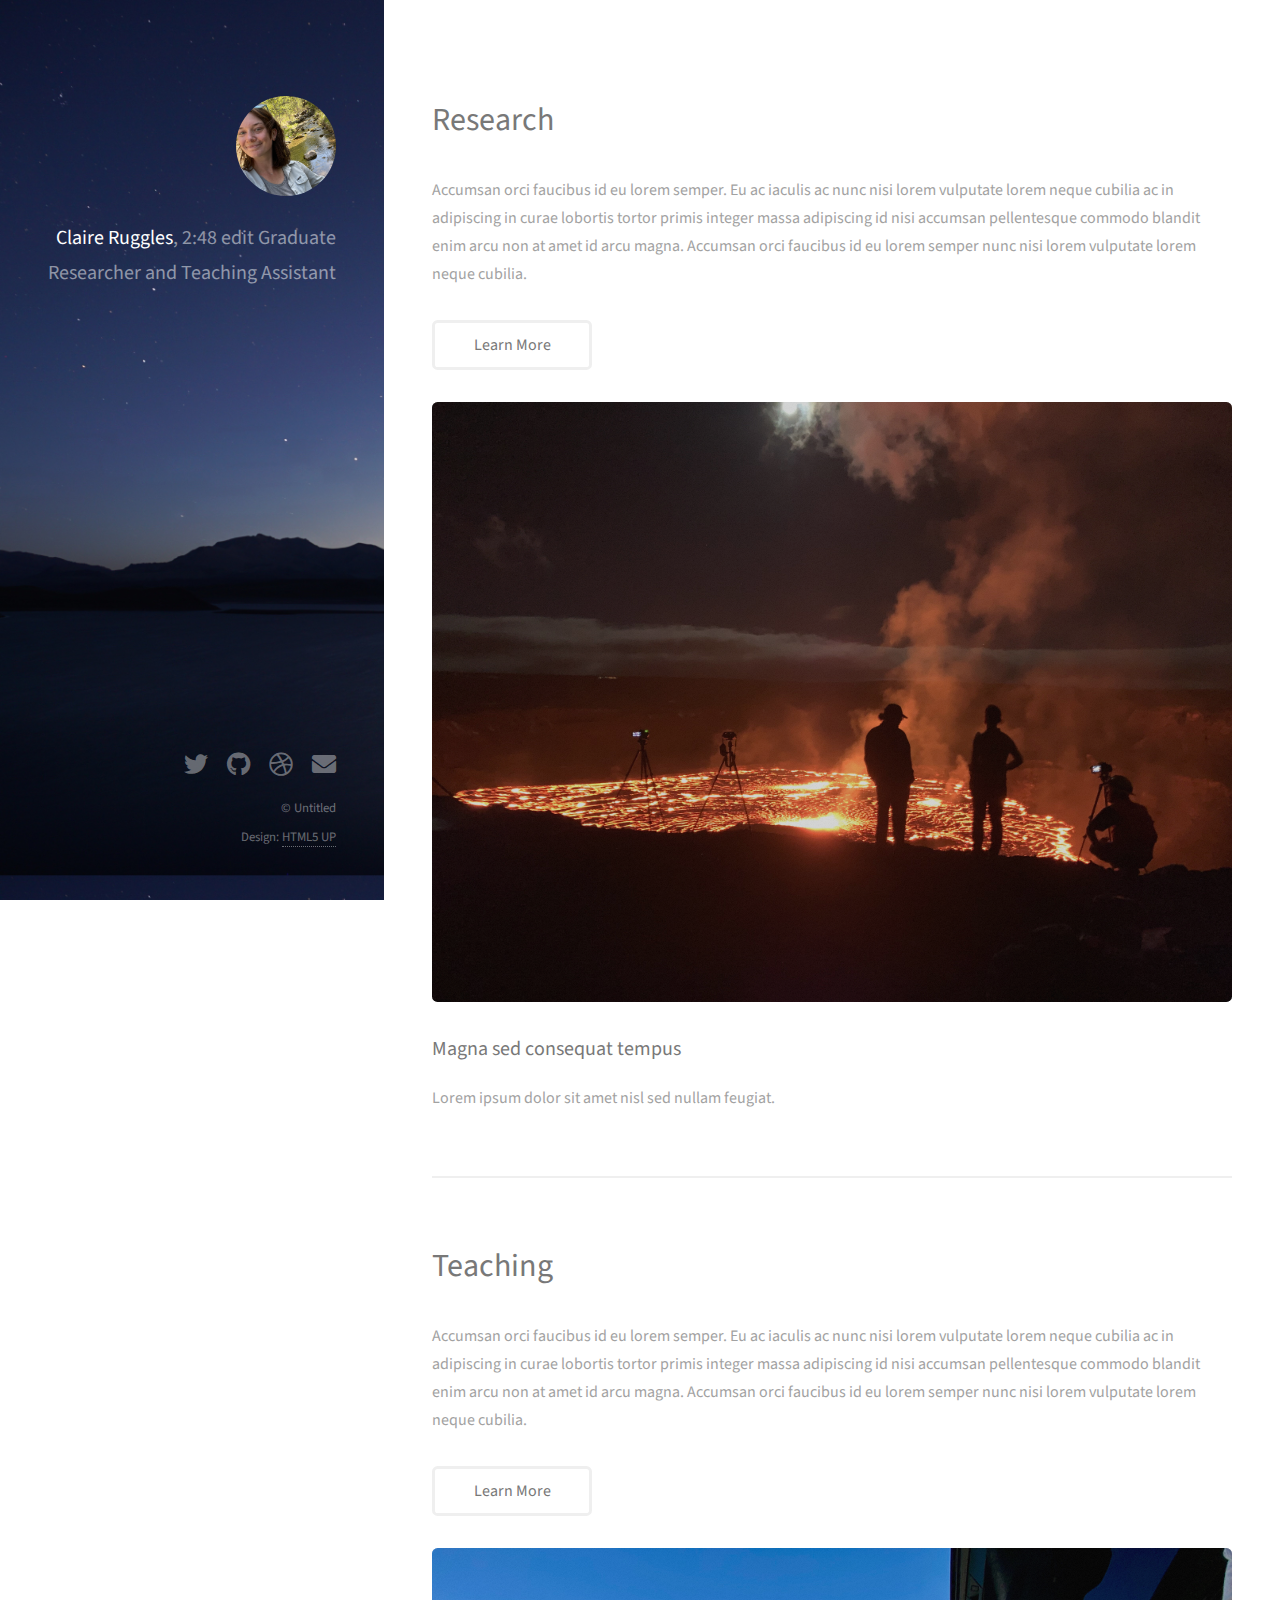
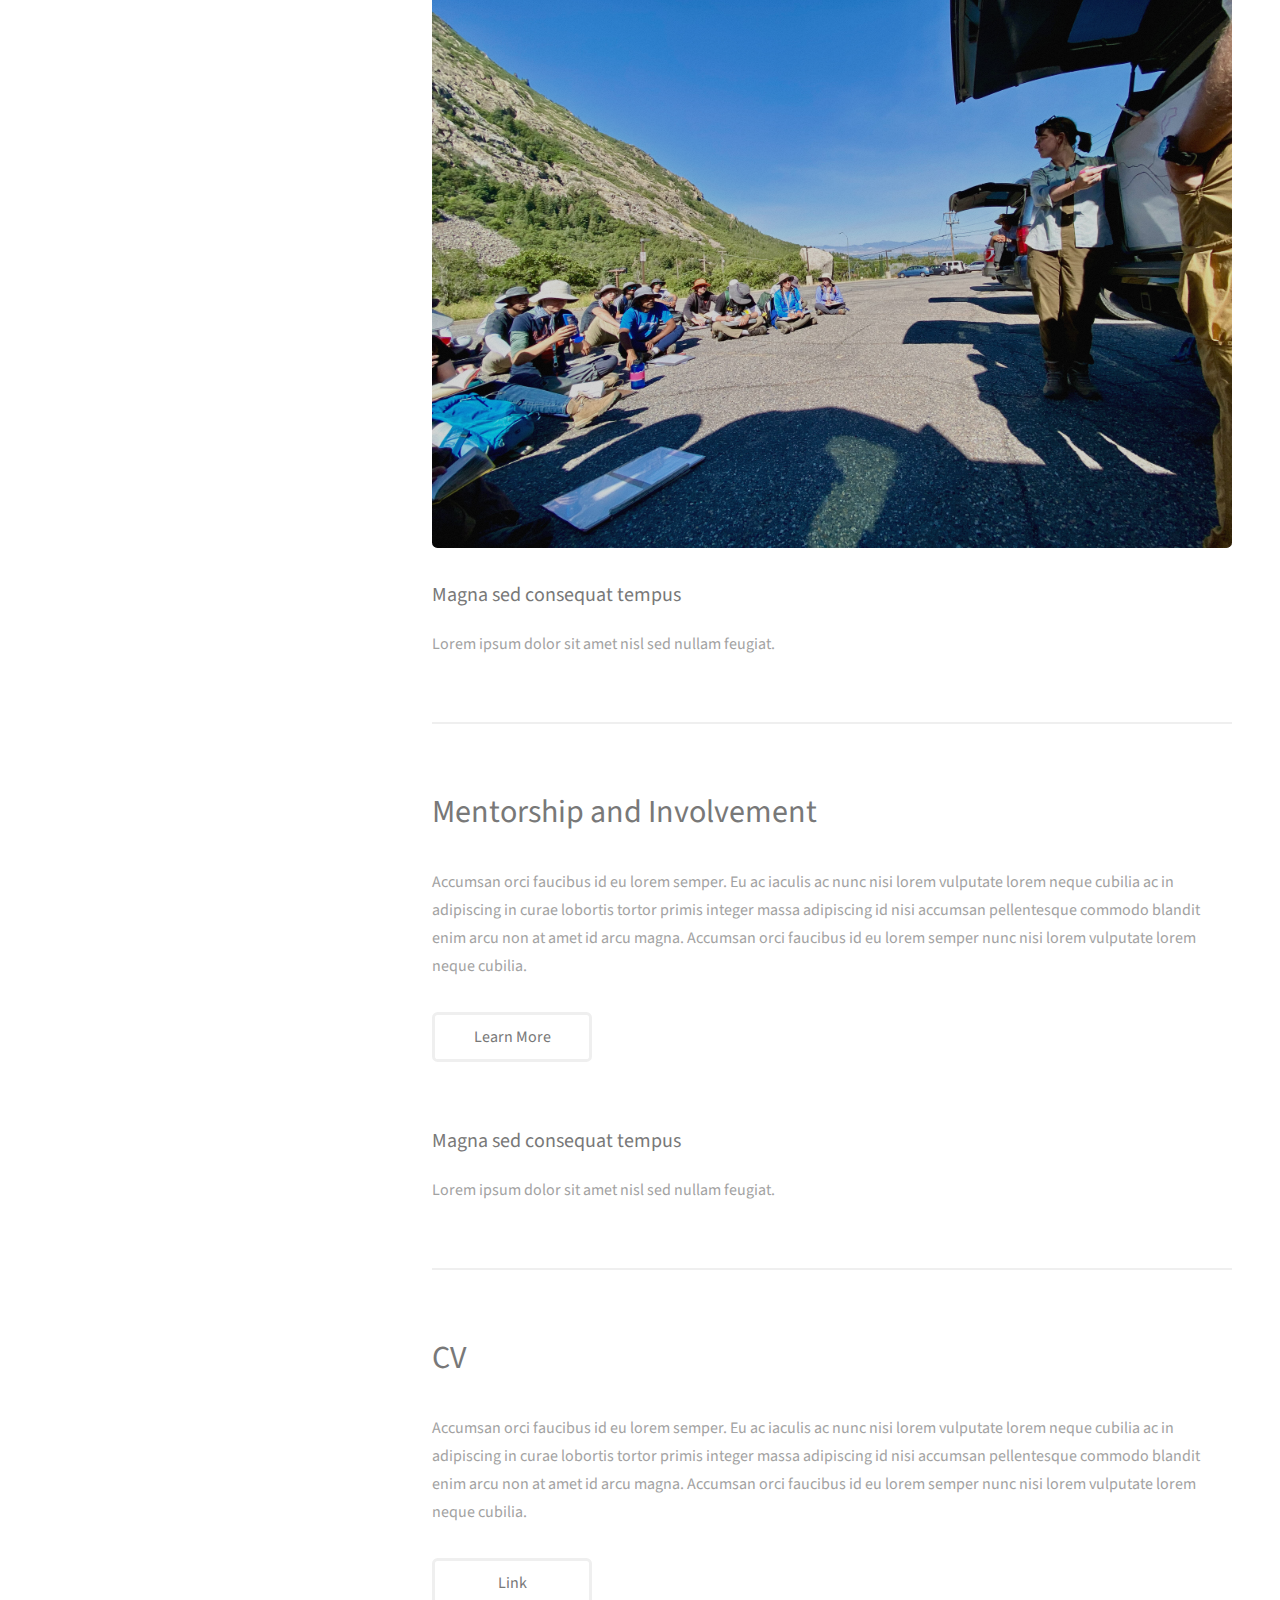
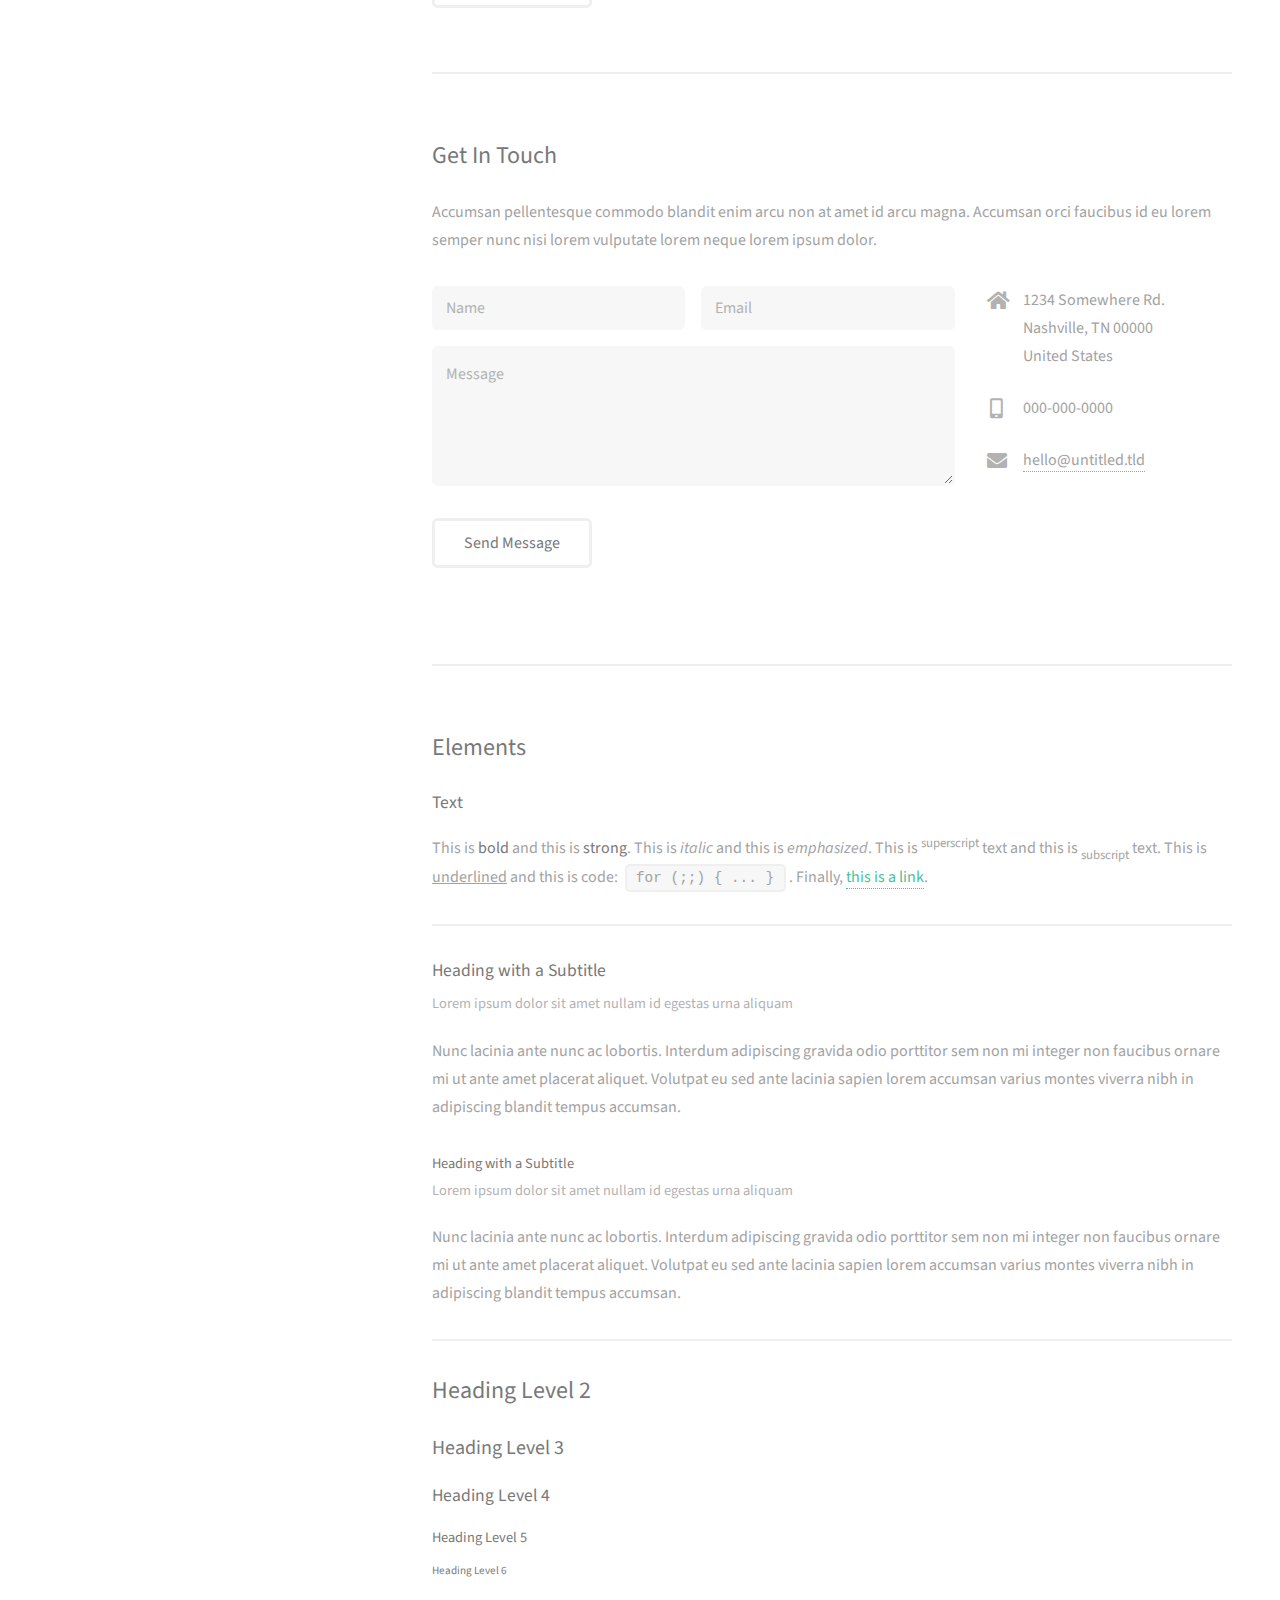
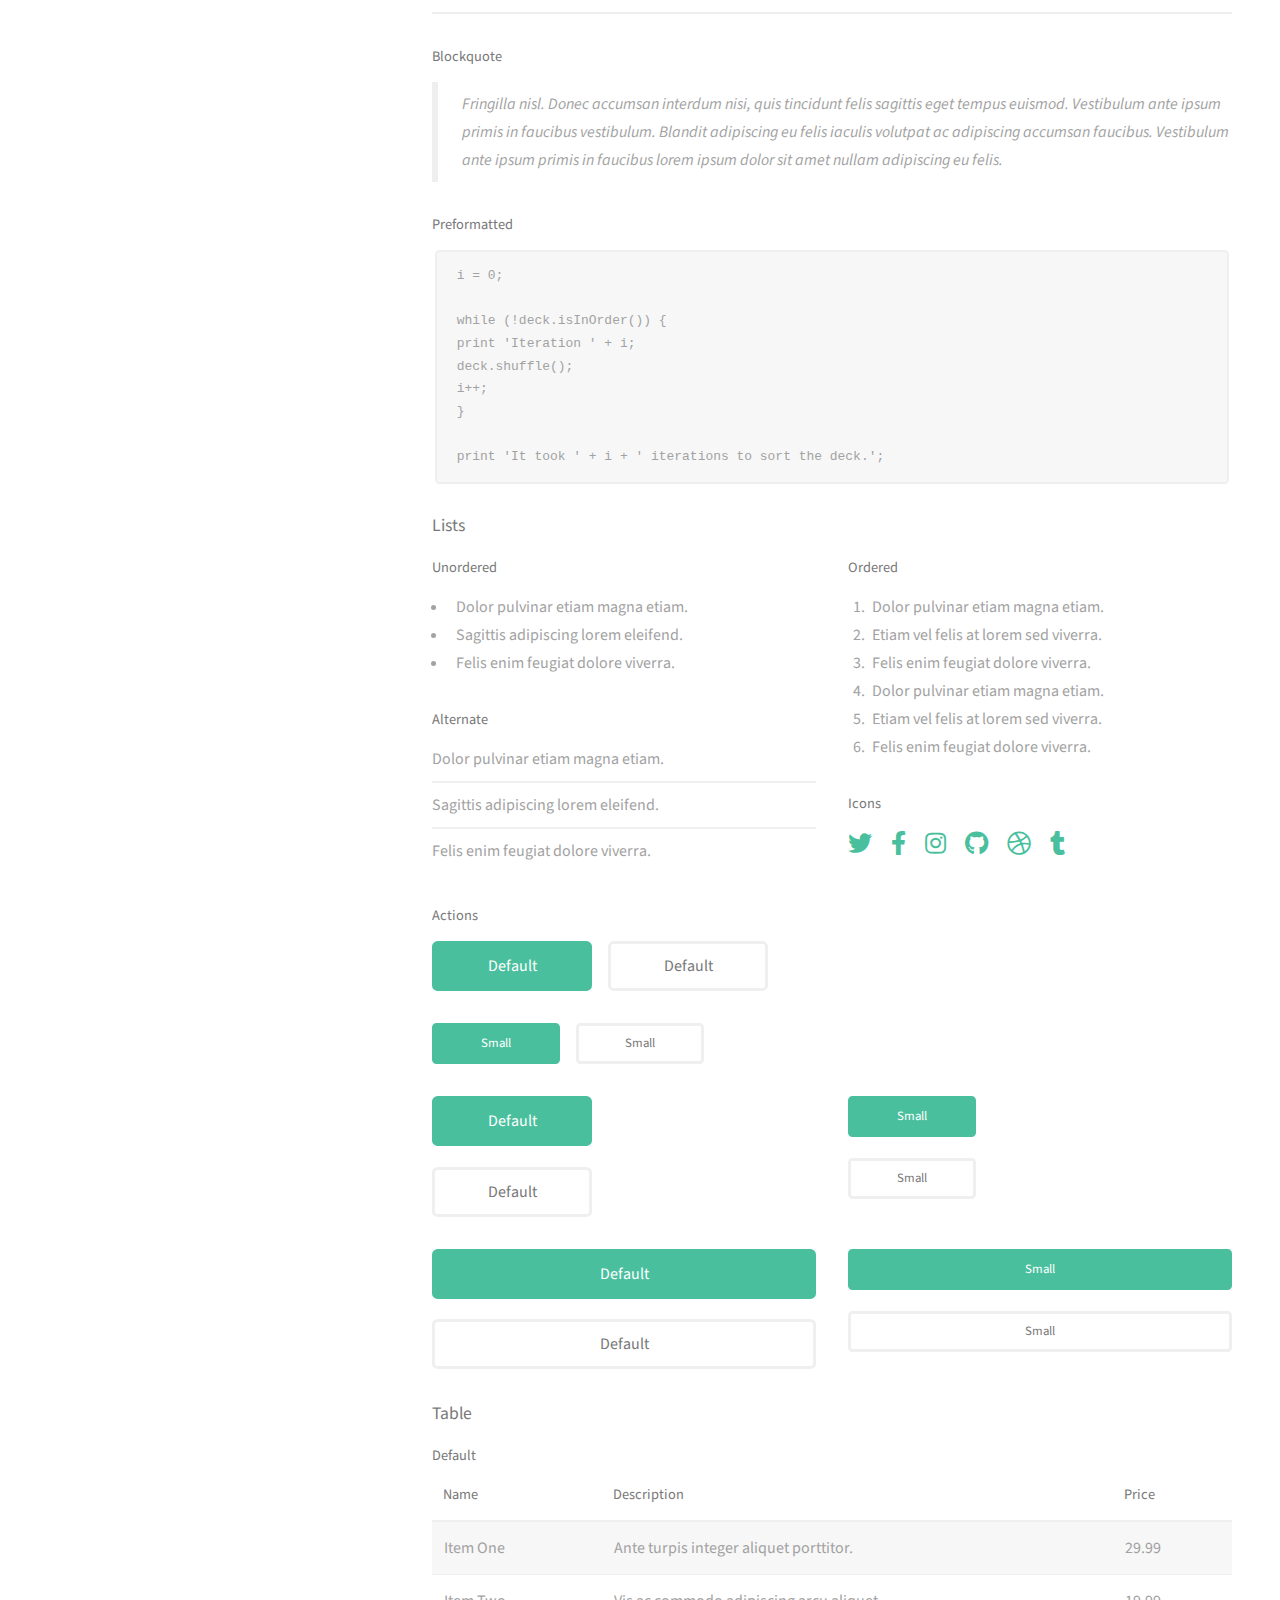
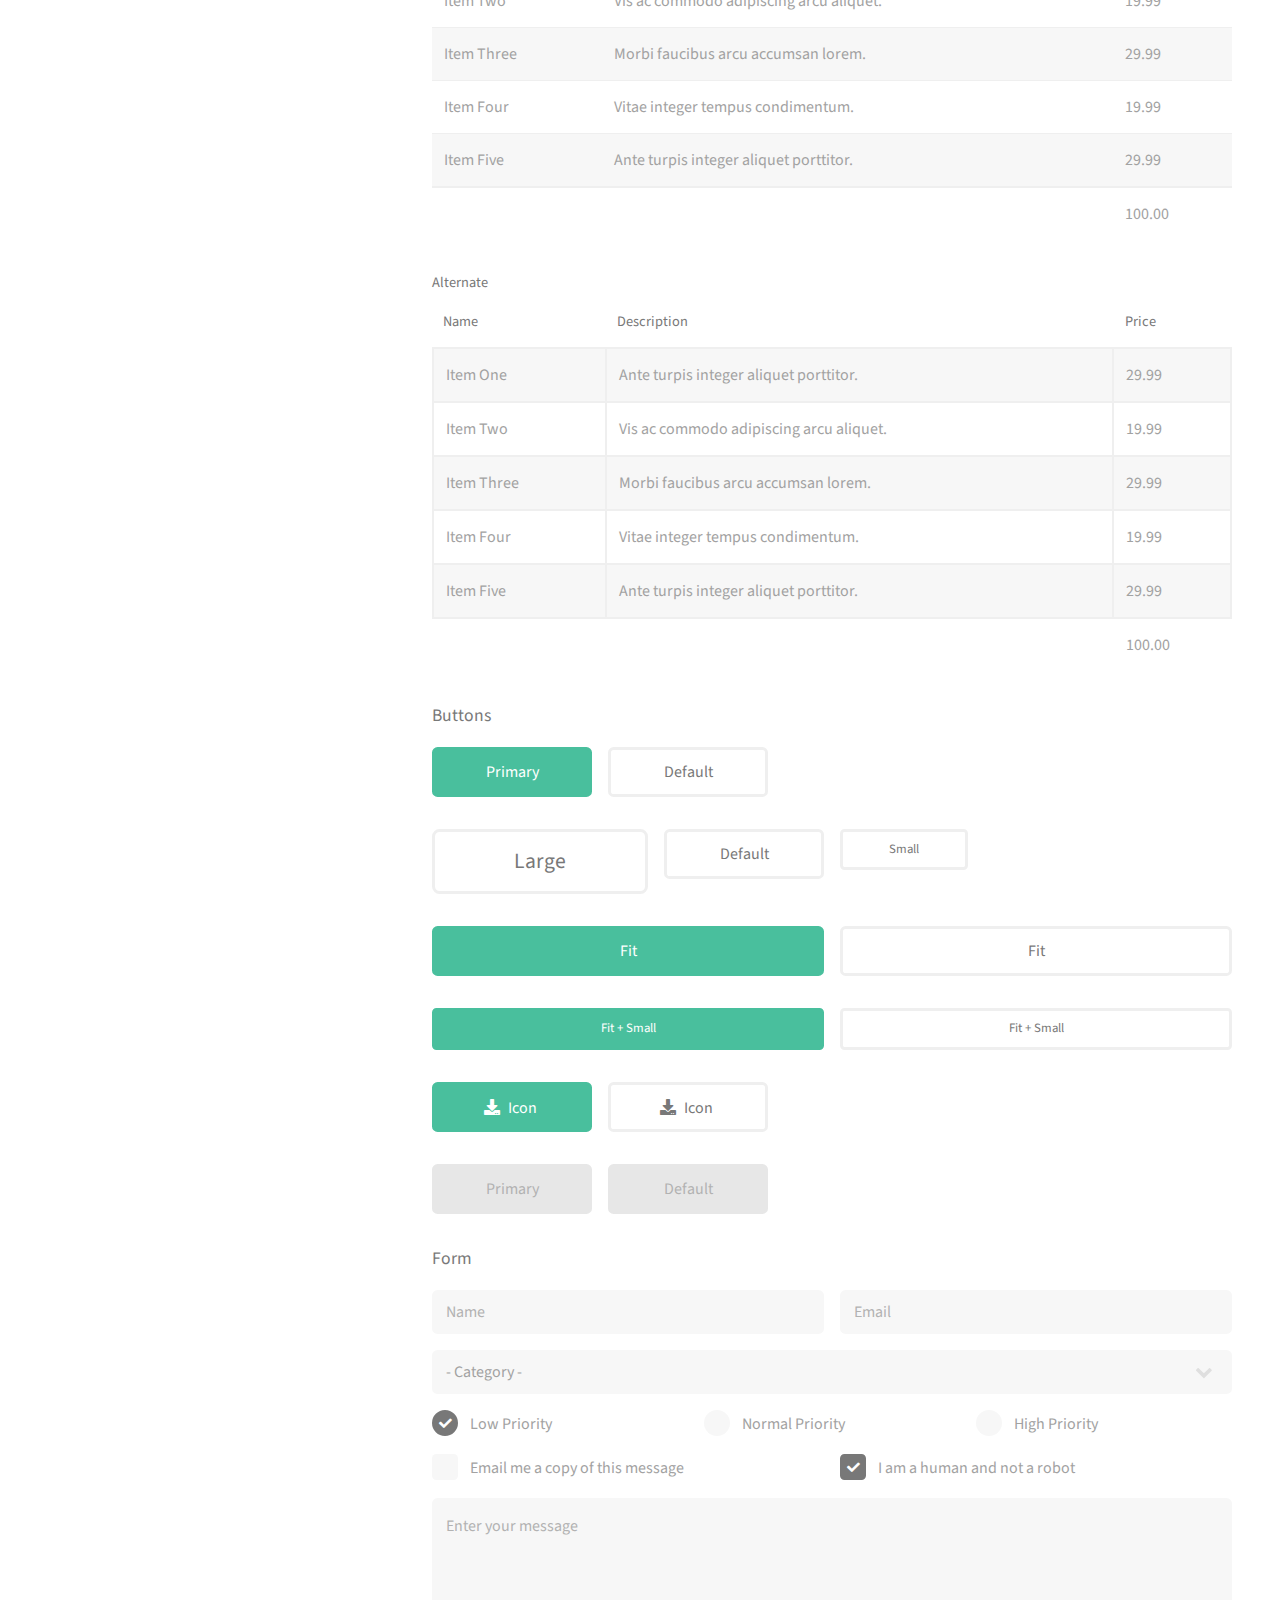
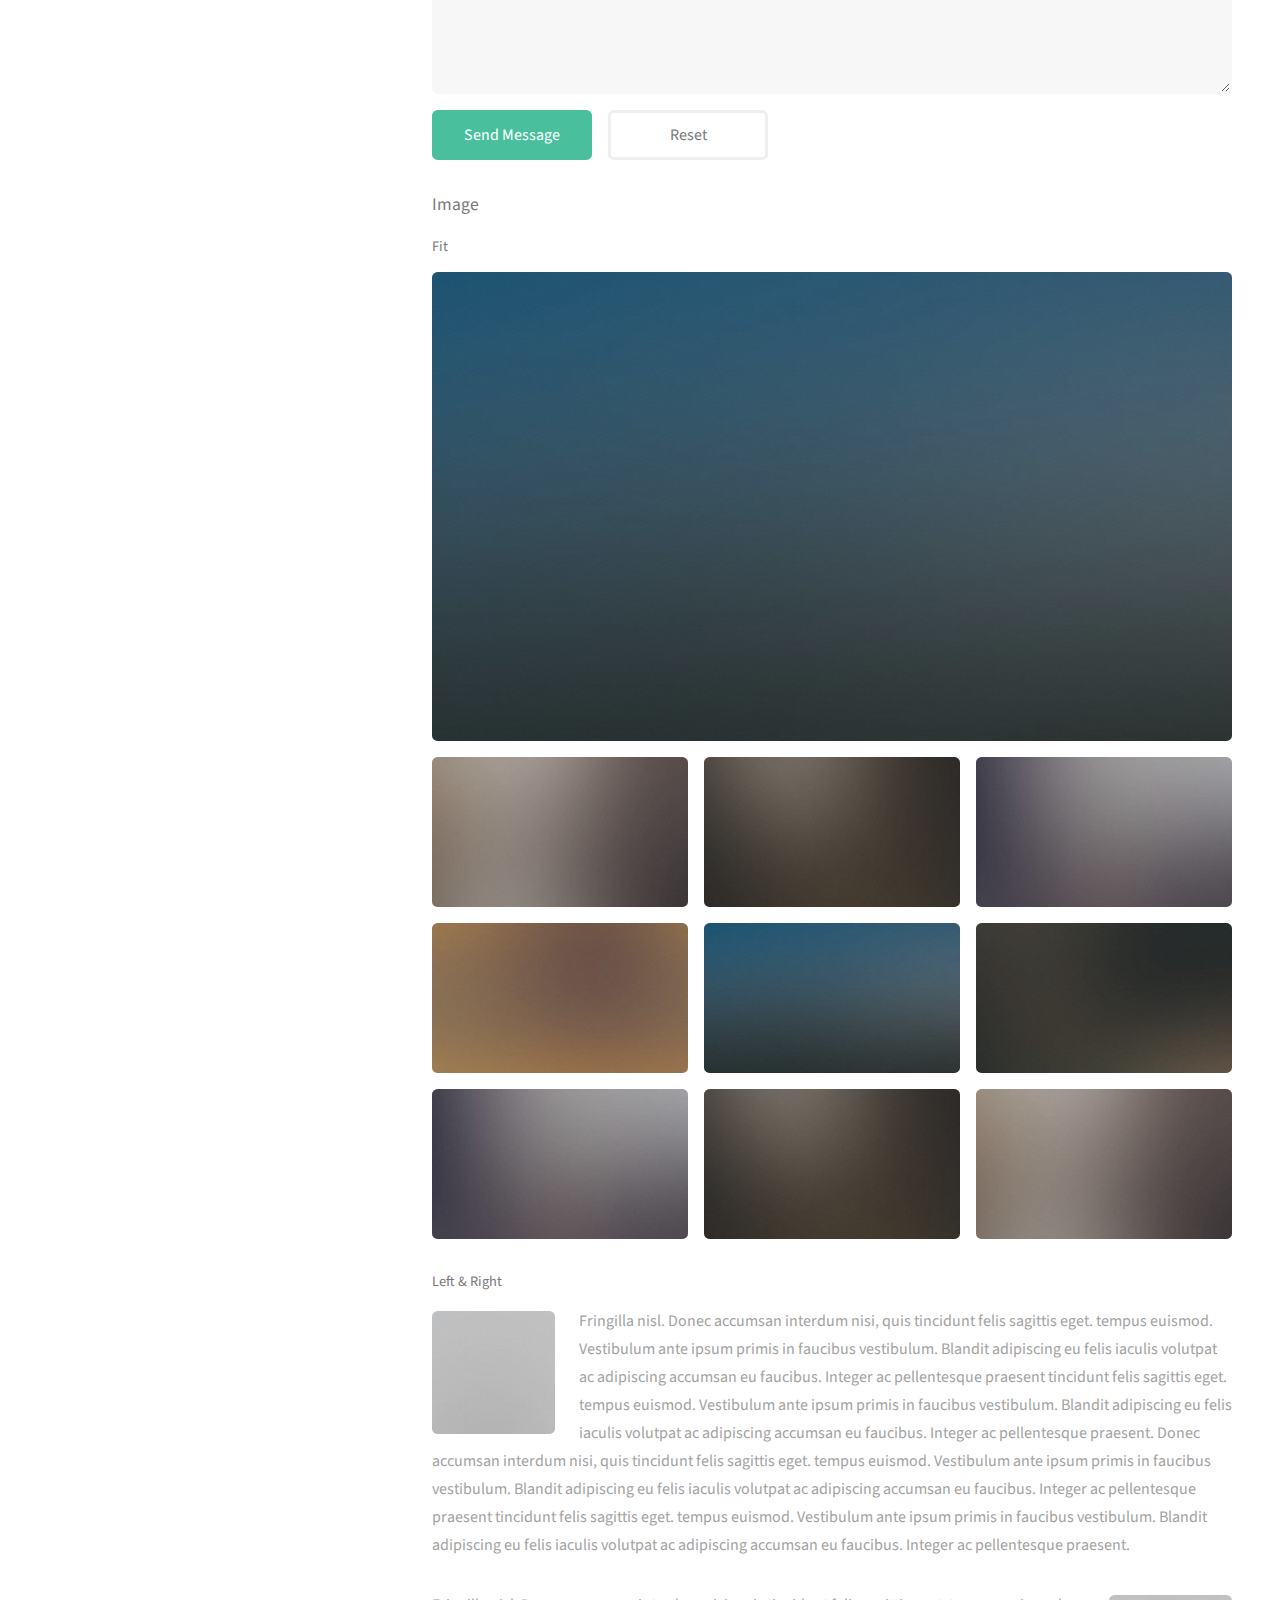
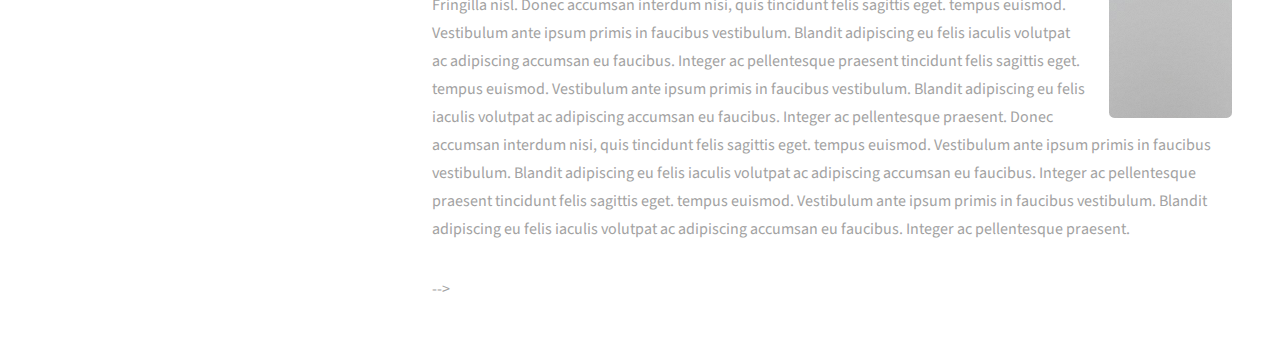
==== index.html @ ff1fdd20 "Update index.html" ====
<!DOCTYPE HTML>
<!--
	Strata by HTML5 UP
	html5up.net | @ajlkn
	Free for personal and commercial use under the CCA 3.0 license (html5up.net/license)
-->
<html>
	<head>
		<title>Claire Ruggles</title>
		<meta charset="utf-8" />
		<meta name="viewport" content="width=device-width, initial-scale=1, user-scalable=no" />
		<link rel="stylesheet" href="assets/css/main.css" />
	</head>
	<body class="is-preload">

		<!-- Header -->
			<header id="header">
				<div class="inner">
					<a href="#" class="image avatar"><img src="images/rugglesphoto.png" alt="" /></a>
					<h1><strong>Claire Ruggles</strong>, 2:48 edit<br />
					Graduate Researcher and Teaching Assistant
					</h1>
				</div>
			</header>

		<!-- Main -->
			<div id="main">

				<!-- One -->
					<section id="one">
						<header class="major">
							<h2>Research</h2>
						</header>
						<p>Accumsan orci faucibus id eu lorem semper. Eu ac iaculis ac nunc nisi lorem vulputate lorem neque cubilia ac in adipiscing in curae lobortis tortor primis integer massa adipiscing id nisi accumsan pellentesque commodo blandit enim arcu non at amet id arcu magna. Accumsan orci faucibus id eu lorem semper nunc nisi lorem vulputate lorem neque cubilia.</p>
						<ul class="actions">
							<li><a href="#" class="button">Learn More</a></li>
						</ul>
						<div class="col-12"><span class="image fit"><img src="images/fulls/kilauea.JPG" alt="" /></span></div>
						<h3>Magna sed consequat tempus</h3>
						<p>Lorem ipsum dolor sit amet nisl sed nullam feugiat.</p>
					</section>

					<section id="one">
						<header class="major">
							<h2>Teaching</h2>
						</header>
						<p>Accumsan orci faucibus id eu lorem semper. Eu ac iaculis ac nunc nisi lorem vulputate lorem neque cubilia ac in adipiscing in curae lobortis tortor primis integer massa adipiscing id nisi accumsan pellentesque commodo blandit enim arcu non at amet id arcu magna. Accumsan orci faucibus id eu lorem semper nunc nisi lorem vulputate lorem neque cubilia.</p>
						<ul class="actions">
							<li><a href="#" class="button">Learn More</a></li>
						</ul>
						<div class="col-12"><span class="image fit"><img src="images/fulls/wufc.jpg" alt="" /></span></div>
						<h3>Magna sed consequat tempus</h3>
						<p>Lorem ipsum dolor sit amet nisl sed nullam feugiat.</p>
					</section>

					<section id="one">
						<header class="major">
							<h2>Mentorship and Involvement</h2>
						</header>
						<p>Accumsan orci faucibus id eu lorem semper. Eu ac iaculis ac nunc nisi lorem vulputate lorem neque cubilia ac in adipiscing in curae lobortis tortor primis integer massa adipiscing id nisi accumsan pellentesque commodo blandit enim arcu non at amet id arcu magna. Accumsan orci faucibus id eu lorem semper nunc nisi lorem vulputate lorem neque cubilia.</p>
						<ul class="actions">
							<li><a href="#" class="button">Learn More</a></li>
						</ul>
						<div class="col-12"><span class="image fit"><img src="images/fulls/duncanhill.JPG" alt="" /></span></div>
						<h3>Magna sed consequat tempus</h3>
						<p>Lorem ipsum dolor sit amet nisl sed nullam feugiat.</p>
					</section>

					<section id="one">
						<header class="major">
							<h2>CV</h2>
						</header>
						<p>Accumsan orci faucibus id eu lorem semper. Eu ac iaculis ac nunc nisi lorem vulputate lorem neque cubilia ac in adipiscing in curae lobortis tortor primis integer massa adipiscing id nisi accumsan pellentesque commodo blandit enim arcu non at amet id arcu magna. Accumsan orci faucibus id eu lorem semper nunc nisi lorem vulputate lorem neque cubilia.</p>
						<ul class="actions">
							<li><a href="CV 2023.pdf" class="button">Link</a></li>
						</ul>
					</section>

				<!-- Two -->
					<section id="two">
						<h2>Get In Touch</h2>
						<p>Accumsan pellentesque commodo blandit enim arcu non at amet id arcu magna. Accumsan orci faucibus id eu lorem semper nunc nisi lorem vulputate lorem neque lorem ipsum dolor.</p>
						<div class="row">
							<div class="col-8 col-12-small">
								<form method="post" action="#">
									<div class="row gtr-uniform gtr-50">
										<div class="col-6 col-12-xsmall"><input type="text" name="name" id="name" placeholder="Name" /></div>
										<div class="col-6 col-12-xsmall"><input type="email" name="email" id="email" placeholder="Email" /></div>
										<div class="col-12"><textarea name="message" id="message" placeholder="Message" rows="4"></textarea></div>
									</div>
								</form>
								<ul class="actions">
									<li><input type="submit" value="Send Message" /></li>
								</ul>
							</div>
							<div class="col-4 col-12-small">
								<ul class="labeled-icons">
									<li>
										<h3 class="icon solid fa-home"><span class="label">Address</span></h3>
										1234 Somewhere Rd.<br />
										Nashville, TN 00000<br />
										United States
									</li>
									<li>
										<h3 class="icon solid fa-mobile-alt"><span class="label">Phone</span></h3>
										000-000-0000
									</li>
									<li>
										<h3 class="icon solid fa-envelope"><span class="label">Email</span></h3>
										<a href="#">hello@untitled.tld</a>
									</li>
								</ul>
							</div>
						</div>
					</section>

				<!-- Four -->
					<section id="four">
						<h2>Elements</h2>

						<section>
							<h4>Text</h4>
							<p>This is <b>bold</b> and this is <strong>strong</strong>. This is <i>italic</i> and this is <em>emphasized</em>.
							This is <sup>superscript</sup> text and this is <sub>subscript</sub> text.
							This is <u>underlined</u> and this is code: <code>for (;;) { ... }</code>. Finally, <a href="#">this is a link</a>.</p>
							<hr />
							<header>
								<h4>Heading with a Subtitle</h4>
								<p>Lorem ipsum dolor sit amet nullam id egestas urna aliquam</p>
							</header>
							<p>Nunc lacinia ante nunc ac lobortis. Interdum adipiscing gravida odio porttitor sem non mi integer non faucibus ornare mi ut ante amet placerat aliquet. Volutpat eu sed ante lacinia sapien lorem accumsan varius montes viverra nibh in adipiscing blandit tempus accumsan.</p>
							<header>
								<h5>Heading with a Subtitle</h5>
								<p>Lorem ipsum dolor sit amet nullam id egestas urna aliquam</p>
							</header>
							<p>Nunc lacinia ante nunc ac lobortis. Interdum adipiscing gravida odio porttitor sem non mi integer non faucibus ornare mi ut ante amet placerat aliquet. Volutpat eu sed ante lacinia sapien lorem accumsan varius montes viverra nibh in adipiscing blandit tempus accumsan.</p>
							<hr />
							<h2>Heading Level 2</h2>
							<h3>Heading Level 3</h3>
							<h4>Heading Level 4</h4>
							<h5>Heading Level 5</h5>
							<h6>Heading Level 6</h6>
							<hr />
							<h5>Blockquote</h5>
							<blockquote>Fringilla nisl. Donec accumsan interdum nisi, quis tincidunt felis sagittis eget tempus euismod. Vestibulum ante ipsum primis in faucibus vestibulum. Blandit adipiscing eu felis iaculis volutpat ac adipiscing accumsan faucibus. Vestibulum ante ipsum primis in faucibus lorem ipsum dolor sit amet nullam adipiscing eu felis.</blockquote>
							<h5>Preformatted</h5>
							<pre><code>i = 0;

while (!deck.isInOrder()) {
print 'Iteration ' + i;
deck.shuffle();
i++;
}

print 'It took ' + i + ' iterations to sort the deck.';</code></pre>
						</section>

						<section>
							<h4>Lists</h4>
							<div class="row">
								<div class="col-6 col-12-xsmall">
									<h5>Unordered</h5>
									<ul>
										<li>Dolor pulvinar etiam magna etiam.</li>
										<li>Sagittis adipiscing lorem eleifend.</li>
										<li>Felis enim feugiat dolore viverra.</li>
									</ul>
									<h5>Alternate</h5>
									<ul class="alt">
										<li>Dolor pulvinar etiam magna etiam.</li>
										<li>Sagittis adipiscing lorem eleifend.</li>
										<li>Felis enim feugiat dolore viverra.</li>
									</ul>
								</div>
								<div class="col-6 col-12-xsmall">
									<h5>Ordered</h5>
									<ol>
										<li>Dolor pulvinar etiam magna etiam.</li>
										<li>Etiam vel felis at lorem sed viverra.</li>
										<li>Felis enim feugiat dolore viverra.</li>
										<li>Dolor pulvinar etiam magna etiam.</li>
										<li>Etiam vel felis at lorem sed viverra.</li>
										<li>Felis enim feugiat dolore viverra.</li>
									</ol>
									<h5>Icons</h5>
									<ul class="icons">
										<li><a href="#" class="icon brands fa-twitter"><span class="label">Twitter</span></a></li>
										<li><a href="#" class="icon brands fa-facebook-f"><span class="label">Facebook</span></a></li>
										<li><a href="#" class="icon brands fa-instagram"><span class="label">Instagram</span></a></li>
										<li><a href="#" class="icon brands fa-github"><span class="label">Github</span></a></li>
										<li><a href="#" class="icon brands fa-dribbble"><span class="label">Dribbble</span></a></li>
										<li><a href="#" class="icon brands fa-tumblr"><span class="label">Tumblr</span></a></li>
									</ul>
								</div>
							</div>
							<h5>Actions</h5>
							<ul class="actions">
								<li><a href="#" class="button primary">Default</a></li>
								<li><a href="#" class="button">Default</a></li>
							</ul>
							<ul class="actions small">
								<li><a href="#" class="button primary small">Small</a></li>
								<li><a href="#" class="button small">Small</a></li>
							</ul>
							<div class="row">
								<div class="col-6 col-12-small">
									<ul class="actions stacked">
										<li><a href="#" class="button primary">Default</a></li>
										<li><a href="#" class="button">Default</a></li>
									</ul>
								</div>
								<div class="col-6 col-12-small">
									<ul class="actions stacked">
										<li><a href="#" class="button primary small">Small</a></li>
										<li><a href="#" class="button small">Small</a></li>
									</ul>
								</div>
								<div class="col-6 col-12-small">
									<ul class="actions stacked">
										<li><a href="#" class="button primary fit">Default</a></li>
										<li><a href="#" class="button fit">Default</a></li>
									</ul>
								</div>
								<div class="col-6 col-12-small">
									<ul class="actions stacked">
										<li><a href="#" class="button primary small fit">Small</a></li>
										<li><a href="#" class="button small fit">Small</a></li>
									</ul>
								</div>
							</div>
						</section>

						<section>
							<h4>Table</h4>
							<h5>Default</h5>
							<div class="table-wrapper">
								<table>
									<thead>
										<tr>
											<th>Name</th>
											<th>Description</th>
											<th>Price</th>
										</tr>
									</thead>
									<tbody>
										<tr>
											<td>Item One</td>
											<td>Ante turpis integer aliquet porttitor.</td>
											<td>29.99</td>
										</tr>
										<tr>
											<td>Item Two</td>
											<td>Vis ac commodo adipiscing arcu aliquet.</td>
											<td>19.99</td>
										</tr>
										<tr>
											<td>Item Three</td>
											<td> Morbi faucibus arcu accumsan lorem.</td>
											<td>29.99</td>
										</tr>
										<tr>
											<td>Item Four</td>
											<td>Vitae integer tempus condimentum.</td>
											<td>19.99</td>
										</tr>
										<tr>
											<td>Item Five</td>
											<td>Ante turpis integer aliquet porttitor.</td>
											<td>29.99</td>
										</tr>
									</tbody>
									<tfoot>
										<tr>
											<td colspan="2"></td>
											<td>100.00</td>
										</tr>
									</tfoot>
								</table>
							</div>

							<h5>Alternate</h5>
							<div class="table-wrapper">
								<table class="alt">
									<thead>
										<tr>
											<th>Name</th>
											<th>Description</th>
											<th>Price</th>
										</tr>
									</thead>
									<tbody>
										<tr>
											<td>Item One</td>
											<td>Ante turpis integer aliquet porttitor.</td>
											<td>29.99</td>
										</tr>
										<tr>
											<td>Item Two</td>
											<td>Vis ac commodo adipiscing arcu aliquet.</td>
											<td>19.99</td>
										</tr>
										<tr>
											<td>Item Three</td>
											<td> Morbi faucibus arcu accumsan lorem.</td>
											<td>29.99</td>
										</tr>
										<tr>
											<td>Item Four</td>
											<td>Vitae integer tempus condimentum.</td>
											<td>19.99</td>
										</tr>
										<tr>
											<td>Item Five</td>
											<td>Ante turpis integer aliquet porttitor.</td>
											<td>29.99</td>
										</tr>
									</tbody>
									<tfoot>
										<tr>
											<td colspan="2"></td>
											<td>100.00</td>
										</tr>
									</tfoot>
								</table>
							</div>
						</section>

						<section>
							<h4>Buttons</h4>
							<ul class="actions">
								<li><a href="#" class="button primary">Primary</a></li>
								<li><a href="#" class="button">Default</a></li>
							</ul>
							<ul class="actions">
								<li><a href="#" class="button large">Large</a></li>
								<li><a href="#" class="button">Default</a></li>
								<li><a href="#" class="button small">Small</a></li>
							</ul>
							<ul class="actions fit">
								<li><a href="#" class="button primary fit">Fit</a></li>
								<li><a href="#" class="button fit">Fit</a></li>
							</ul>
							<ul class="actions fit small">
								<li><a href="#" class="button primary fit small">Fit + Small</a></li>
								<li><a href="#" class="button fit small">Fit + Small</a></li>
							</ul>
							<ul class="actions">
								<li><a href="#" class="button primary icon solid fa-download">Icon</a></li>
								<li><a href="#" class="button icon solid fa-download">Icon</a></li>
							</ul>
							<ul class="actions">
								<li><span class="button primary disabled">Primary</span></li>
								<li><span class="button disabled">Default</span></li>
							</ul>
						</section>

						<section>
							<h4>Form</h4>
							<form method="post" action="#">
								<div class="row gtr-uniform gtr-50">
									<div class="col-6 col-12-xsmall">
										<input type="text" name="demo-name" id="demo-name" value="" placeholder="Name" />
									</div>
									<div class="col-6 col-12-xsmall">
										<input type="email" name="demo-email" id="demo-email" value="" placeholder="Email" />
									</div>
									<div class="col-12">
										<select name="demo-category" id="demo-category">
											<option value="">- Category -</option>
											<option value="1">Manufacturing</option>
											<option value="1">Shipping</option>
											<option value="1">Administration</option>
											<option value="1">Human Resources</option>
										</select>
									</div>
									<div class="col-4 col-12-small">
										<input type="radio" id="demo-priority-low" name="demo-priority" checked>
										<label for="demo-priority-low">Low Priority</label>
									</div>
									<div class="col-4 col-12-small">
										<input type="radio" id="demo-priority-normal" name="demo-priority">
										<label for="demo-priority-normal">Normal Priority</label>
									</div>
									<div class="col-4 col-12-small">
										<input type="radio" id="demo-priority-high" name="demo-priority">
										<label for="demo-priority-high">High Priority</label>
									</div>
									<div class="col-6 col-12-small">
										<input type="checkbox" id="demo-copy" name="demo-copy">
										<label for="demo-copy">Email me a copy of this message</label>
									</div>
									<div class="col-6 col-12-small">
										<input type="checkbox" id="demo-human" name="demo-human" checked>
										<label for="demo-human">I am a human and not a robot</label>
									</div>
									<div class="col-12">
										<textarea name="demo-message" id="demo-message" placeholder="Enter your message" rows="6"></textarea>
									</div>
									<div class="col-12">
										<ul class="actions">
											<li><input type="submit" value="Send Message" class="primary" /></li>
											<li><input type="reset" value="Reset" /></li>
										</ul>
									</div>
								</div>
							</form>
						</section>

						<section>
							<h4>Image</h4>
							<h5>Fit</h5>
							<div class="box alt">
								<div class="row gtr-50 gtr-uniform">
									<div class="col-12"><span class="image fit"><img src="images/fulls/05.jpg" alt="" /></span></div>
									<div class="col-4"><span class="image fit"><img src="images/thumbs/01.jpg" alt="" /></span></div>
									<div class="col-4"><span class="image fit"><img src="images/thumbs/02.jpg" alt="" /></span></div>
									<div class="col-4"><span class="image fit"><img src="images/thumbs/03.jpg" alt="" /></span></div>
									<div class="col-4"><span class="image fit"><img src="images/thumbs/04.jpg" alt="" /></span></div>
									<div class="col-4"><span class="image fit"><img src="images/thumbs/05.jpg" alt="" /></span></div>
									<div class="col-4"><span class="image fit"><img src="images/thumbs/06.jpg" alt="" /></span></div>
									<div class="col-4"><span class="image fit"><img src="images/thumbs/03.jpg" alt="" /></span></div>
									<div class="col-4"><span class="image fit"><img src="images/thumbs/02.jpg" alt="" /></span></div>
									<div class="col-4"><span class="image fit"><img src="images/thumbs/01.jpg" alt="" /></span></div>
								</div>
							</div>
							<h5>Left &amp; Right</h5>
							<p><span class="image left"><img src="images/avatar.jpg" alt="" /></span>Fringilla nisl. Donec accumsan interdum nisi, quis tincidunt felis sagittis eget. tempus euismod. Vestibulum ante ipsum primis in faucibus vestibulum. Blandit adipiscing eu felis iaculis volutpat ac adipiscing accumsan eu faucibus. Integer ac pellentesque praesent tincidunt felis sagittis eget. tempus euismod. Vestibulum ante ipsum primis in faucibus vestibulum. Blandit adipiscing eu felis iaculis volutpat ac adipiscing accumsan eu faucibus. Integer ac pellentesque praesent. Donec accumsan interdum nisi, quis tincidunt felis sagittis eget. tempus euismod. Vestibulum ante ipsum primis in faucibus vestibulum. Blandit adipiscing eu felis iaculis volutpat ac adipiscing accumsan eu faucibus. Integer ac pellentesque praesent tincidunt felis sagittis eget. tempus euismod. Vestibulum ante ipsum primis in faucibus vestibulum. Blandit adipiscing eu felis iaculis volutpat ac adipiscing accumsan eu faucibus. Integer ac pellentesque praesent.</p>
							<p><span class="image right"><img src="images/avatar.jpg" alt="" /></span>Fringilla nisl. Donec accumsan interdum nisi, quis tincidunt felis sagittis eget. tempus euismod. Vestibulum ante ipsum primis in faucibus vestibulum. Blandit adipiscing eu felis iaculis volutpat ac adipiscing accumsan eu faucibus. Integer ac pellentesque praesent tincidunt felis sagittis eget. tempus euismod. Vestibulum ante ipsum primis in faucibus vestibulum. Blandit adipiscing eu felis iaculis volutpat ac adipiscing accumsan eu faucibus. Integer ac pellentesque praesent. Donec accumsan interdum nisi, quis tincidunt felis sagittis eget. tempus euismod. Vestibulum ante ipsum primis in faucibus vestibulum. Blandit adipiscing eu felis iaculis volutpat ac adipiscing accumsan eu faucibus. Integer ac pellentesque praesent tincidunt felis sagittis eget. tempus euismod. Vestibulum ante ipsum primis in faucibus vestibulum. Blandit adipiscing eu felis iaculis volutpat ac adipiscing accumsan eu faucibus. Integer ac pellentesque praesent.</p>
						</section>

					</section>
				-->

			</div>

		<!-- Footer -->
			<footer id="footer">
				<div class="inner">
					<ul class="icons">
						<li><a href="#" class="icon brands fa-twitter"><span class="label">Twitter</span></a></li>
						<li><a href="#" class="icon brands fa-github"><span class="label">Github</span></a></li>
						<li><a href="#" class="icon brands fa-dribbble"><span class="label">Dribbble</span></a></li>
						<li><a href="#" class="icon solid fa-envelope"><span class="label">Email</span></a></li>
					</ul>
					<ul class="copyright">
						<li>&copy; Untitled</li><li>Design: <a href="http://html5up.net">HTML5 UP</a></li>
					</ul>
				</div>
			</footer>

		<!-- Scripts -->
			<script src="assets/js/jquery.min.js"></script>
			<script src="assets/js/jquery.poptrox.min.js"></script>
			<script src="assets/js/browser.min.js"></script>
			<script src="assets/js/breakpoints.min.js"></script>
			<script src="assets/js/util.js"></script>
			<script src="assets/js/main.js"></script>

	</body>
</html>
---- assets/css/main.css ----
@import url("fontawesome-all.min.css");
@import url("https://fonts.googleapis.com/css?family=Source+Sans+Pro:400,400italic");

/*
	Strata by HTML5 UP
	html5up.net | @ajlkn
	Free for personal and commercial use under the CCA 3.0 license (html5up.net/license)
*/

html, body, div, span, applet, object,
iframe, h1, h2, h3, h4, h5, h6, p, blockquote,
pre, a, abbr, acronym, address, big, cite,
code, del, dfn, em, img, ins, kbd, q, s, samp,
small, strike, strong, sub, sup, tt, var, b,
u, i, center, dl, dt, dd, ol, ul, li, fieldset,
form, label, legend, table, caption, tbody,
tfoot, thead, tr, th, td, article, aside,
canvas, details, embed, figure, figcaption,
footer, header, hgroup, menu, nav, output, ruby,
section, summary, time, mark, audio, video {
	margin: 0;
	padding: 0;
	border: 0;
	font-size: 100%;
	font: inherit;
	vertical-align: baseline;}

article, aside, details, figcaption, figure,
footer, header, hgroup, menu, nav, section {
	display: block;}

body {
	line-height: 1;
}

ol, ul {
	list-style: none;
}

blockquote, q {
	quotes: none;
}

	blockquote:before, blockquote:after, q:before, q:after {
		content: '';
		content: none;
	}

table {
	border-collapse: collapse;
	border-spacing: 0;
}

body {
	-webkit-text-size-adjust: none;
}

mark {
	background-color: transparent;
	color: inherit;
}

input::-moz-focus-inner {
	border: 0;
	padding: 0;
}

input, select, textarea {
	-moz-appearance: none;
	-webkit-appearance: none;
	-ms-appearance: none;
	appearance: none;
}

/* Basic */

	html {
		box-sizing: border-box;
	}

	*, *:before, *:after {
		box-sizing: inherit;
	}

	body {
		background: #fff;
	}

		body.is-preload *, body.is-preload *:before, body.is-preload *:after {
			-moz-animation: none !important;
			-webkit-animation: none !important;
			-ms-animation: none !important;
			animation: none !important;
			-moz-transition: none !important;
			-webkit-transition: none !important;
			-ms-transition: none !important;
			transition: none !important;
		}

	body, input, select, textarea {
		color: #a2a2a2;
		font-family: "Source Sans Pro", Helvetica, sans-serif;
		font-size: 16pt;
		font-weight: 400;
		line-height: 1.75em;
	}

	a {
		-moz-transition: color 0.2s ease-in-out, border-color 0.2s ease-in-out;
		-webkit-transition: color 0.2s ease-in-out, border-color 0.2s ease-in-out;
		-ms-transition: color 0.2s ease-in-out, border-color 0.2s ease-in-out;
		transition: color 0.2s ease-in-out, border-color 0.2s ease-in-out;
		border-bottom: dotted 1px;
		color: #49bf9d;
		text-decoration: none;
	}

		a:hover {
			border-bottom-color: transparent;
			color: #49bf9d !important;
			text-decoration: none;
		}

	strong, b {
		color: #787878;
		font-weight: 400;
	}

	em, i {
		font-style: italic;
	}

	p {
		margin: 0 0 2em 0;
	}

	h1, h2, h3, h4, h5, h6 {
		color: #787878;
		font-weight: 400;
		line-height: 1em;
		margin: 0 0 1em 0;
	}

		h1 a, h2 a, h3 a, h4 a, h5 a, h6 a {
			color: inherit;
			text-decoration: none;
		}

	h1 {
		font-size: 2em;
		line-height: 1.5em;
	}

	h2 {
		font-size: 1.5em;
		line-height: 1.5em;
	}

	h3 {
		font-size: 1.25em;
		line-height: 1.5em;
	}

	h4 {
		font-size: 1.1em;
		line-height: 1.5em;
	}

	h5 {
		font-size: 0.9em;
		line-height: 1.5em;
	}

	h6 {
		font-size: 0.7em;
		line-height: 1.5em;
	}

	sub {
		font-size: 0.8em;
		position: relative;
		top: 0.5em;
	}

	sup {
		font-size: 0.8em;
		position: relative;
		top: -0.5em;
	}

	hr {
		border: 0;
		border-bottom: solid 2px #efefef;
		margin: 2em 0;
	}

		hr.major {
			margin: 3em 0;
		}

	blockquote {
		border-left: solid 6px #efefef;
		font-style: italic;
		margin: 0 0 2em 0;
		padding: 0.5em 0 0.5em 1.5em;
	}

	code {
		background: #f7f7f7;
		border-radius: 0.35em;
		border: solid 2px #efefef;
		font-family: "Courier New", monospace;
		font-size: 0.9em;
		margin: 0 0.25em;
		padding: 0.25em 0.65em;
	}

	pre {
		-webkit-overflow-scrolling: touch;
		font-family: "Courier New", monospace;
		font-size: 0.9em;
		margin: 0 0 2em 0;
	}

		pre code {
			display: block;
			line-height: 1.75em;
			padding: 1em 1.5em;
			overflow-x: auto;
		}

	.align-left {
		text-align: left;
	}

	.align-center {
		text-align: center;
	}

	.align-right {
		text-align: right;
	}

/* Container */

	.container {
		margin: 0 auto;
		max-width: calc(100% - 4em);
		width: 100%;
	}

		.container.xsmall {
			width: 25%;
		}

		.container.small {
			width: 50%;
		}

		.container.medium {
			width: 75%;
		}

		.container.large {
			width: 125%;
		}

		.container.xlarge {
			width: 150%;
		}

		.container.max {
			width: 100%;
		}

		@media screen and (max-width: 980px) {

			.container {
				width: 100% !important;
				max-width: 100% !important;
			}

		}

		@media screen and (max-width: 480px) {

			.container {
				max-width: calc(100% - 3em);
			}

		}

/* Row */

	.row {
		display: flex;
		flex-wrap: wrap;
		box-sizing: border-box;
		align-items: stretch;
	}

		.row > * {
			box-sizing: border-box;
		}

		.row.gtr-uniform > * > :last-child {
			margin-bottom: 0;
		}

		.row.aln-left {
			justify-content: flex-start;
		}

		.row.aln-center {
			justify-content: center;
		}

		.row.aln-right {
			justify-content: flex-end;
		}

		.row.aln-top {
			align-items: flex-start;
		}

		.row.aln-middle {
			align-items: center;
		}

		.row.aln-bottom {
			align-items: flex-end;
		}

		.row > .imp {
			order: -1;
		}

		.row > .col-1 {
			width: 8.33333%;
		}

		.row > .off-1 {
			margin-left: 8.33333%;
		}

		.row > .col-2 {
			width: 16.66667%;
		}

		.row > .off-2 {
			margin-left: 16.66667%;
		}

		.row > .col-3 {
			width: 25%;
		}

		.row > .off-3 {
			margin-left: 25%;
		}

		.row > .col-4 {
			width: 33.33333%;
		}

		.row > .off-4 {
			margin-left: 33.33333%;
		}

		.row > .col-5 {
			width: 41.66667%;
		}

		.row > .off-5 {
			margin-left: 41.66667%;
		}

		.row > .col-6 {
			width: 50%;
		}

		.row > .off-6 {
			margin-left: 50%;
		}

		.row > .col-7 {
			width: 58.33333%;
		}

		.row > .off-7 {
			margin-left: 58.33333%;
		}

		.row > .col-8 {
			width: 66.66667%;
		}

		.row > .off-8 {
			margin-left: 66.66667%;
		}

		.row > .col-9 {
			width: 75%;
		}

		.row > .off-9 {
			margin-left: 75%;
		}

		.row > .col-10 {
			width: 83.33333%;
		}

		.row > .off-10 {
			margin-left: 83.33333%;
		}

		.row > .col-11 {
			width: 91.66667%;
		}

		.row > .off-11 {
			margin-left: 91.66667%;
		}

		.row > .col-12 {
			width: 100%;
		}

		.row > .off-12 {
			margin-left: 100%;
		}

		.row.gtr-0 {
			margin-top: 0;
			margin-left: 0em;
		}

			.row.gtr-0 > * {
				padding: 0 0 0 0em;
			}

			.row.gtr-0.gtr-uniform {
				margin-top: 0em;
			}

				.row.gtr-0.gtr-uniform > * {
					padding-top: 0em;
				}

		.row.gtr-25 {
			margin-top: 0;
			margin-left: -0.625em;
		}

			.row.gtr-25 > * {
				padding: 0 0 0 0.625em;
			}

			.row.gtr-25.gtr-uniform {
				margin-top: -0.625em;
			}

				.row.gtr-25.gtr-uniform > * {
					padding-top: 0.625em;
				}

		.row.gtr-50 {
			margin-top: 0;
			margin-left: -1.25em;
		}

			.row.gtr-50 > * {
				padding: 0 0 0 1.25em;
			}

			.row.gtr-50.gtr-uniform {
				margin-top: -1.25em;
			}

				.row.gtr-50.gtr-uniform > * {
					padding-top: 1.25em;
				}

		.row {
			margin-top: 0;
			margin-left: -2.5em;
		}

			.row > * {
				padding: 0 0 0 2.5em;
			}

			.row.gtr-uniform {
				margin-top: -2.5em;
			}

				.row.gtr-uniform > * {
					padding-top: 2.5em;
				}

		.row.gtr-150 {
			margin-top: 0;
			margin-left: -3.75em;
		}

			.row.gtr-150 > * {
				padding: 0 0 0 3.75em;
			}

			.row.gtr-150.gtr-uniform {
				margin-top: -3.75em;
			}

				.row.gtr-150.gtr-uniform > * {
					padding-top: 3.75em;
				}

		.row.gtr-200 {
			margin-top: 0;
			margin-left: -5em;
		}

			.row.gtr-200 > * {
				padding: 0 0 0 5em;
			}

			.row.gtr-200.gtr-uniform {
				margin-top: -5em;
			}

				.row.gtr-200.gtr-uniform > * {
					padding-top: 5em;
				}

		@media screen and (max-width: 1800px) {

			.row {
				display: flex;
				flex-wrap: wrap;
				box-sizing: border-box;
				align-items: stretch;
			}

				.row > * {
					box-sizing: border-box;
				}

				.row.gtr-uniform > * > :last-child {
					margin-bottom: 0;
				}

				.row.aln-left {
					justify-content: flex-start;
				}

				.row.aln-center {
					justify-content: center;
				}

				.row.aln-right {
					justify-content: flex-end;
				}

				.row.aln-top {
					align-items: flex-start;
				}

				.row.aln-middle {
					align-items: center;
				}

				.row.aln-bottom {
					align-items: flex-end;
				}

				.row > .imp-xlarge {
					order: -1;
				}

				.row > .col-1-xlarge {
					width: 8.33333%;
				}

				.row > .off-1-xlarge {
					margin-left: 8.33333%;
				}

				.row > .col-2-xlarge {
					width: 16.66667%;
				}

				.row > .off-2-xlarge {
					margin-left: 16.66667%;
				}

				.row > .col-3-xlarge {
					width: 25%;
				}

				.row > .off-3-xlarge {
					margin-left: 25%;
				}

				.row > .col-4-xlarge {
					width: 33.33333%;
				}

				.row > .off-4-xlarge {
					margin-left: 33.33333%;
				}

				.row > .col-5-xlarge {
					width: 41.66667%;
				}

				.row > .off-5-xlarge {
					margin-left: 41.66667%;
				}

				.row > .col-6-xlarge {
					width: 50%;
				}

				.row > .off-6-xlarge {
					margin-left: 50%;
				}

				.row > .col-7-xlarge {
					width: 58.33333%;
				}

				.row > .off-7-xlarge {
					margin-left: 58.33333%;
				}

				.row > .col-8-xlarge {
					width: 66.66667%;
				}

				.row > .off-8-xlarge {
					margin-left: 66.66667%;
				}

				.row > .col-9-xlarge {
					width: 75%;
				}

				.row > .off-9-xlarge {
					margin-left: 75%;
				}

				.row > .col-10-xlarge {
					width: 83.33333%;
				}

				.row > .off-10-xlarge {
					margin-left: 83.33333%;
				}

				.row > .col-11-xlarge {
					width: 91.66667%;
				}

				.row > .off-11-xlarge {
					margin-left: 91.66667%;
				}

				.row > .col-12-xlarge {
					width: 100%;
				}

				.row > .off-12-xlarge {
					margin-left: 100%;
				}

				.row.gtr-0 {
					margin-top: 0;
					margin-left: 0em;
				}

					.row.gtr-0 > * {
						padding: 0 0 0 0em;
					}

					.row.gtr-0.gtr-uniform {
						margin-top: 0em;
					}

						.row.gtr-0.gtr-uniform > * {
							padding-top: 0em;
						}

				.row.gtr-25 {
					margin-top: 0;
					margin-left: -0.625em;
				}

					.row.gtr-25 > * {
						padding: 0 0 0 0.625em;
					}

					.row.gtr-25.gtr-uniform {
						margin-top: -0.625em;
					}

						.row.gtr-25.gtr-uniform > * {
							padding-top: 0.625em;
						}

				.row.gtr-50 {
					margin-top: 0;
					margin-left: -1.25em;
				}

					.row.gtr-50 > * {
						padding: 0 0 0 1.25em;
					}

					.row.gtr-50.gtr-uniform {
						margin-top: -1.25em;
					}

						.row.gtr-50.gtr-uniform > * {
							padding-top: 1.25em;
						}

				.row {
					margin-top: 0;
					margin-left: -2.5em;
				}

					.row > * {
						padding: 0 0 0 2.5em;
					}

					.row.gtr-uniform {
						margin-top: -2.5em;
					}

						.row.gtr-uniform > * {
							padding-top: 2.5em;
						}

				.row.gtr-150 {
					margin-top: 0;
					margin-left: -3.75em;
				}

					.row.gtr-150 > * {
						padding: 0 0 0 3.75em;
					}

					.row.gtr-150.gtr-uniform {
						margin-top: -3.75em;
					}

						.row.gtr-150.gtr-uniform > * {
							padding-top: 3.75em;
						}

				.row.gtr-200 {
					margin-top: 0;
					margin-left: -5em;
				}

					.row.gtr-200 > * {
						padding: 0 0 0 5em;
					}

					.row.gtr-200.gtr-uniform {
						margin-top: -5em;
					}

						.row.gtr-200.gtr-uniform > * {
							padding-top: 5em;
						}

		}

		@media screen and (max-width: 1280px) {

			.row {
				display: flex;
				flex-wrap: wrap;
				box-sizing: border-box;
				align-items: stretch;
			}

				.row > * {
					box-sizing: border-box;
				}

				.row.gtr-uniform > * > :last-child {
					margin-bottom: 0;
				}

				.row.aln-left {
					justify-content: flex-start;
				}

				.row.aln-center {
					justify-content: center;
				}

				.row.aln-right {
					justify-content: flex-end;
				}

				.row.aln-top {
					align-items: flex-start;
				}

				.row.aln-middle {
					align-items: center;
				}

				.row.aln-bottom {
					align-items: flex-end;
				}

				.row > .imp-large {
					order: -1;
				}

				.row > .col-1-large {
					width: 8.33333%;
				}

				.row > .off-1-large {
					margin-left: 8.33333%;
				}

				.row > .col-2-large {
					width: 16.66667%;
				}

				.row > .off-2-large {
					margin-left: 16.66667%;
				}

				.row > .col-3-large {
					width: 25%;
				}

				.row > .off-3-large {
					margin-left: 25%;
				}

				.row > .col-4-large {
					width: 33.33333%;
				}

				.row > .off-4-large {
					margin-left: 33.33333%;
				}

				.row > .col-5-large {
					width: 41.66667%;
				}

				.row > .off-5-large {
					margin-left: 41.66667%;
				}

				.row > .col-6-large {
					width: 50%;
				}

				.row > .off-6-large {
					margin-left: 50%;
				}

				.row > .col-7-large {
					width: 58.33333%;
				}

				.row > .off-7-large {
					margin-left: 58.33333%;
				}

				.row > .col-8-large {
					width: 66.66667%;
				}

				.row > .off-8-large {
					margin-left: 66.66667%;
				}

				.row > .col-9-large {
					width: 75%;
				}

				.row > .off-9-large {
					margin-left: 75%;
				}

				.row > .col-10-large {
					width: 83.33333%;
				}

				.row > .off-10-large {
					margin-left: 83.33333%;
				}

				.row > .col-11-large {
					width: 91.66667%;
				}

				.row > .off-11-large {
					margin-left: 91.66667%;
				}

				.row > .col-12-large {
					width: 100%;
				}

				.row > .off-12-large {
					margin-left: 100%;
				}

				.row.gtr-0 {
					margin-top: 0;
					margin-left: 0em;
				}

					.row.gtr-0 > * {
						padding: 0 0 0 0em;
					}

					.row.gtr-0.gtr-uniform {
						margin-top: 0em;
					}

						.row.gtr-0.gtr-uniform > * {
							padding-top: 0em;
						}

				.row.gtr-25 {
					margin-top: 0;
					margin-left: -0.5em;
				}

					.row.gtr-25 > * {
						padding: 0 0 0 0.5em;
					}

					.row.gtr-25.gtr-uniform {
						margin-top: -0.5em;
					}

						.row.gtr-25.gtr-uniform > * {
							padding-top: 0.5em;
						}

				.row.gtr-50 {
					margin-top: 0;
					margin-left: -1em;
				}

					.row.gtr-50 > * {
						padding: 0 0 0 1em;
					}

					.row.gtr-50.gtr-uniform {
						margin-top: -1em;
					}

						.row.gtr-50.gtr-uniform > * {
							padding-top: 1em;
						}

				.row {
					margin-top: 0;
					margin-left: -2em;
				}

					.row > * {
						padding: 0 0 0 2em;
					}

					.row.gtr-uniform {
						margin-top: -2em;
					}

						.row.gtr-uniform > * {
							padding-top: 2em;
						}

				.row.gtr-150 {
					margin-top: 0;
					margin-left: -3em;
				}

					.row.gtr-150 > * {
						padding: 0 0 0 3em;
					}

					.row.gtr-150.gtr-uniform {
						margin-top: -3em;
					}

						.row.gtr-150.gtr-uniform > * {
							padding-top: 3em;
						}

				.row.gtr-200 {
					margin-top: 0;
					margin-left: -4em;
				}

					.row.gtr-200 > * {
						padding: 0 0 0 4em;
					}

					.row.gtr-200.gtr-uniform {
						margin-top: -4em;
					}

						.row.gtr-200.gtr-uniform > * {
							padding-top: 4em;
						}

		}

		@media screen and (max-width: 980px) {

			.row {
				display: flex;
				flex-wrap: wrap;
				box-sizing: border-box;
				align-items: stretch;
			}

				.row > * {
					box-sizing: border-box;
				}

				.row.gtr-uniform > * > :last-child {
					margin-bottom: 0;
				}

				.row.aln-left {
					justify-content: flex-start;
				}

				.row.aln-center {
					justify-content: center;
				}

				.row.aln-right {
					justify-content: flex-end;
				}

				.row.aln-top {
					align-items: flex-start;
				}

				.row.aln-middle {
					align-items: center;
				}

				.row.aln-bottom {
					align-items: flex-end;
				}

				.row > .imp-medium {
					order: -1;
				}

				.row > .col-1-medium {
					width: 8.33333%;
				}

				.row > .off-1-medium {
					margin-left: 8.33333%;
				}

				.row > .col-2-medium {
					width: 16.66667%;
				}

				.row > .off-2-medium {
					margin-left: 16.66667%;
				}

				.row > .col-3-medium {
					width: 25%;
				}

				.row > .off-3-medium {
					margin-left: 25%;
				}

				.row > .col-4-medium {
					width: 33.33333%;
				}

				.row > .off-4-medium {
					margin-left: 33.33333%;
				}

				.row > .col-5-medium {
					width: 41.66667%;
				}

				.row > .off-5-medium {
					margin-left: 41.66667%;
				}

				.row > .col-6-medium {
					width: 50%;
				}

				.row > .off-6-medium {
					margin-left: 50%;
				}

				.row > .col-7-medium {
					width: 58.33333%;
				}

				.row > .off-7-medium {
					margin-left: 58.33333%;
				}

				.row > .col-8-medium {
					width: 66.66667%;
				}

				.row > .off-8-medium {
					margin-left: 66.66667%;
				}

				.row > .col-9-medium {
					width: 75%;
				}

				.row > .off-9-medium {
					margin-left: 75%;
				}

				.row > .col-10-medium {
					width: 83.33333%;
				}

				.row > .off-10-medium {
					margin-left: 83.33333%;
				}

				.row > .col-11-medium {
					width: 91.66667%;
				}

				.row > .off-11-medium {
					margin-left: 91.66667%;
				}

				.row > .col-12-medium {
					width: 100%;
				}

				.row > .off-12-medium {
					margin-left: 100%;
				}

				.row.gtr-0 {
					margin-top: 0;
					margin-left: 0em;
				}

					.row.gtr-0 > * {
						padding: 0 0 0 0em;
					}

					.row.gtr-0.gtr-uniform {
						margin-top: 0em;
					}

						.row.gtr-0.gtr-uniform > * {
							padding-top: 0em;
						}

				.row.gtr-25 {
					margin-top: 0;
					margin-left: -0.5em;
				}

					.row.gtr-25 > * {
						padding: 0 0 0 0.5em;
					}

					.row.gtr-25.gtr-uniform {
						margin-top: -0.5em;
					}

						.row.gtr-25.gtr-uniform > * {
							padding-top: 0.5em;
						}

				.row.gtr-50 {
					margin-top: 0;
					margin-left: -1em;
				}

					.row.gtr-50 > * {
						padding: 0 0 0 1em;
					}

					.row.gtr-50.gtr-uniform {
						margin-top: -1em;
					}

						.row.gtr-50.gtr-uniform > * {
							padding-top: 1em;
						}

				.row {
					margin-top: 0;
					margin-left: -2em;
				}

					.row > * {
						padding: 0 0 0 2em;
					}

					.row.gtr-uniform {
						margin-top: -2em;
					}

						.row.gtr-uniform > * {
							padding-top: 2em;
						}

				.row.gtr-150 {
					margin-top: 0;
					margin-left: -3em;
				}

					.row.gtr-150 > * {
						padding: 0 0 0 3em;
					}

					.row.gtr-150.gtr-uniform {
						margin-top: -3em;
					}

						.row.gtr-150.gtr-uniform > * {
							padding-top: 3em;
						}

				.row.gtr-200 {
					margin-top: 0;
					margin-left: -4em;
				}

					.row.gtr-200 > * {
						padding: 0 0 0 4em;
					}

					.row.gtr-200.gtr-uniform {
						margin-top: -4em;
					}

						.row.gtr-200.gtr-uniform > * {
							padding-top: 4em;
						}

		}

		@media screen and (max-width: 736px) {

			.row {
				display: flex;
				flex-wrap: wrap;
				box-sizing: border-box;
				align-items: stretch;
			}

				.row > * {
					box-sizing: border-box;
				}

				.row.gtr-uniform > * > :last-child {
					margin-bottom: 0;
				}

				.row.aln-left {
					justify-content: flex-start;
				}

				.row.aln-center {
					justify-content: center;
				}

				.row.aln-right {
					justify-content: flex-end;
				}

				.row.aln-top {
					align-items: flex-start;
				}

				.row.aln-middle {
					align-items: center;
				}

				.row.aln-bottom {
					align-items: flex-end;
				}

				.row > .imp-small {
					order: -1;
				}

				.row > .col-1-small {
					width: 8.33333%;
				}

				.row > .off-1-small {
					margin-left: 8.33333%;
				}

				.row > .col-2-small {
					width: 16.66667%;
				}

				.row > .off-2-small {
					margin-left: 16.66667%;
				}

				.row > .col-3-small {
					width: 25%;
				}

				.row > .off-3-small {
					margin-left: 25%;
				}

				.row > .col-4-small {
					width: 33.33333%;
				}

				.row > .off-4-small {
					margin-left: 33.33333%;
				}

				.row > .col-5-small {
					width: 41.66667%;
				}

				.row > .off-5-small {
					margin-left: 41.66667%;
				}

				.row > .col-6-small {
					width: 50%;
				}

				.row > .off-6-small {
					margin-left: 50%;
				}

				.row > .col-7-small {
					width: 58.33333%;
				}

				.row > .off-7-small {
					margin-left: 58.33333%;
				}

				.row > .col-8-small {
					width: 66.66667%;
				}

				.row > .off-8-small {
					margin-left: 66.66667%;
				}

				.row > .col-9-small {
					width: 75%;
				}

				.row > .off-9-small {
					margin-left: 75%;
				}

				.row > .col-10-small {
					width: 83.33333%;
				}

				.row > .off-10-small {
					margin-left: 83.33333%;
				}

				.row > .col-11-small {
					width: 91.66667%;
				}

				.row > .off-11-small {
					margin-left: 91.66667%;
				}

				.row > .col-12-small {
					width: 100%;
				}

				.row > .off-12-small {
					margin-left: 100%;
				}

				.row.gtr-0 {
					margin-top: 0;
					margin-left: 0em;
				}

					.row.gtr-0 > * {
						padding: 0 0 0 0em;
					}

					.row.gtr-0.gtr-uniform {
						margin-top: 0em;
					}

						.row.gtr-0.gtr-uniform > * {
							padding-top: 0em;
						}

				.row.gtr-25 {
					margin-top: 0;
					margin-left: -0.375em;
				}

					.row.gtr-25 > * {
						padding: 0 0 0 0.375em;
					}

					.row.gtr-25.gtr-uniform {
						margin-top: -0.375em;
					}

						.row.gtr-25.gtr-uniform > * {
							padding-top: 0.375em;
						}

				.row.gtr-50 {
					margin-top: 0;
					margin-left: -0.75em;
				}

					.row.gtr-50 > * {
						padding: 0 0 0 0.75em;
					}

					.row.gtr-50.gtr-uniform {
						margin-top: -0.75em;
					}

						.row.gtr-50.gtr-uniform > * {
							padding-top: 0.75em;
						}

				.row {
					margin-top: 0;
					margin-left: -1.5em;
				}

					.row > * {
						padding: 0 0 0 1.5em;
					}

					.row.gtr-uniform {
						margin-top: -1.5em;
					}

						.row.gtr-uniform > * {
							padding-top: 1.5em;
						}

				.row.gtr-150 {
					margin-top: 0;
					margin-left: -2.25em;
				}

					.row.gtr-150 > * {
						padding: 0 0 0 2.25em;
					}

					.row.gtr-150.gtr-uniform {
						margin-top: -2.25em;
					}

						.row.gtr-150.gtr-uniform > * {
							padding-top: 2.25em;
						}

				.row.gtr-200 {
					margin-top: 0;
					margin-left: -3em;
				}

					.row.gtr-200 > * {
						padding: 0 0 0 3em;
					}

					.row.gtr-200.gtr-uniform {
						margin-top: -3em;
					}

						.row.gtr-200.gtr-uniform > * {
							padding-top: 3em;
						}

		}

		@media screen and (max-width: 480px) {

			.row {
				display: flex;
				flex-wrap: wrap;
				box-sizing: border-box;
				align-items: stretch;
			}

				.row > * {
					box-sizing: border-box;
				}

				.row.gtr-uniform > * > :last-child {
					margin-bottom: 0;
				}

				.row.aln-left {
					justify-content: flex-start;
				}

				.row.aln-center {
					justify-content: center;
				}

				.row.aln-right {
					justify-content: flex-end;
				}

				.row.aln-top {
					align-items: flex-start;
				}

				.row.aln-middle {
					align-items: center;
				}

				.row.aln-bottom {
					align-items: flex-end;
				}

				.row > .imp-xsmall {
					order: -1;
				}

				.row > .col-1-xsmall {
					width: 8.33333%;
				}

				.row > .off-1-xsmall {
					margin-left: 8.33333%;
				}

				.row > .col-2-xsmall {
					width: 16.66667%;
				}

				.row > .off-2-xsmall {
					margin-left: 16.66667%;
				}

				.row > .col-3-xsmall {
					width: 25%;
				}

				.row > .off-3-xsmall {
					margin-left: 25%;
				}

				.row > .col-4-xsmall {
					width: 33.33333%;
				}

				.row > .off-4-xsmall {
					margin-left: 33.33333%;
				}

				.row > .col-5-xsmall {
					width: 41.66667%;
				}

				.row > .off-5-xsmall {
					margin-left: 41.66667%;
				}

				.row > .col-6-xsmall {
					width: 50%;
				}

				.row > .off-6-xsmall {
					margin-left: 50%;
				}

				.row > .col-7-xsmall {
					width: 58.33333%;
				}

				.row > .off-7-xsmall {
					margin-left: 58.33333%;
				}

				.row > .col-8-xsmall {
					width: 66.66667%;
				}

				.row > .off-8-xsmall {
					margin-left: 66.66667%;
				}

				.row > .col-9-xsmall {
					width: 75%;
				}

				.row > .off-9-xsmall {
					margin-left: 75%;
				}

				.row > .col-10-xsmall {
					width: 83.33333%;
				}

				.row > .off-10-xsmall {
					margin-left: 83.33333%;
				}

				.row > .col-11-xsmall {
					width: 91.66667%;
				}

				.row > .off-11-xsmall {
					margin-left: 91.66667%;
				}

				.row > .col-12-xsmall {
					width: 100%;
				}

				.row > .off-12-xsmall {
					margin-left: 100%;
				}

				.row.gtr-0 {
					margin-top: 0;
					margin-left: 0em;
				}

					.row.gtr-0 > * {
						padding: 0 0 0 0em;
					}

					.row.gtr-0.gtr-uniform {
						margin-top: 0em;
					}

						.row.gtr-0.gtr-uniform > * {
							padding-top: 0em;
						}

				.row.gtr-25 {
					margin-top: 0;
					margin-left: -0.375em;
				}

					.row.gtr-25 > * {
						padding: 0 0 0 0.375em;
					}

					.row.gtr-25.gtr-uniform {
						margin-top: -0.375em;
					}

						.row.gtr-25.gtr-uniform > * {
							padding-top: 0.375em;
						}

				.row.gtr-50 {
					margin-top: 0;
					margin-left: -0.75em;
				}

					.row.gtr-50 > * {
						padding: 0 0 0 0.75em;
					}

					.row.gtr-50.gtr-uniform {
						margin-top: -0.75em;
					}

						.row.gtr-50.gtr-uniform > * {
							padding-top: 0.75em;
						}

				.row {
					margin-top: 0;
					margin-left: -1.5em;
				}

					.row > * {
						padding: 0 0 0 1.5em;
					}

					.row.gtr-uniform {
						margin-top: -1.5em;
					}

						.row.gtr-uniform > * {
							padding-top: 1.5em;
						}

				.row.gtr-150 {
					margin-top: 0;
					margin-left: -2.25em;
				}

					.row.gtr-150 > * {
						padding: 0 0 0 2.25em;
					}

					.row.gtr-150.gtr-uniform {
						margin-top: -2.25em;
					}

						.row.gtr-150.gtr-uniform > * {
							padding-top: 2.25em;
						}

				.row.gtr-200 {
					margin-top: 0;
					margin-left: -3em;
				}

					.row.gtr-200 > * {
						padding: 0 0 0 3em;
					}

					.row.gtr-200.gtr-uniform {
						margin-top: -3em;
					}

						.row.gtr-200.gtr-uniform > * {
							padding-top: 3em;
						}

		}

/* Section/Article */

	section.special, article.special {
		text-align: center;
	}

	header p {
		color: #b2b2b2;
		position: relative;
		margin: 0 0 1.5em 0;
	}

	header h2 + p {
		font-size: 1.25em;
		margin-top: -1em;
		line-height: 1.5em;
	}

	header h3 + p {
		font-size: 1.1em;
		margin-top: -0.8em;
		line-height: 1.5em;
	}

	header h4 + p,
	header h5 + p,
	header h6 + p {
		font-size: 0.9em;
		margin-top: -0.6em;
		line-height: 1.5em;
	}

	header.major h2 {
		font-size: 2em;
	}

/* Form */

	form {
		margin: 0 0 2em 0;
	}

	label {
		color: #787878;
		display: block;
		font-size: 0.9em;
		font-weight: 400;
		margin: 0 0 1em 0;
	}

	input[type="text"],
	input[type="password"],
	input[type="email"],
	select,
	textarea {
		-moz-appearance: none;
		-webkit-appearance: none;
		-ms-appearance: none;
		appearance: none;
		background: #f7f7f7;
		border-radius: 0.35em;
		border: solid 2px transparent;
		color: inherit;
		display: block;
		outline: 0;
		padding: 0 0.75em;
		text-decoration: none;
		width: 100%;
	}

		input[type="text"]:invalid,
		input[type="password"]:invalid,
		input[type="email"]:invalid,
		select:invalid,
		textarea:invalid {
			box-shadow: none;
		}

		input[type="text"]:focus,
		input[type="password"]:focus,
		input[type="email"]:focus,
		select:focus,
		textarea:focus {
			border-color: #49bf9d;
		}

	select {
		background-image: url("data:image/svg+xml;charset=utf8,%3Csvg xmlns='http://www.w3.org/2000/svg' width='40' height='40' preserveAspectRatio='none' viewBox='0 0 40 40'%3E%3Cpath d='M9.4,12.3l10.4,10.4l10.4-10.4c0.2-0.2,0.5-0.4,0.9-0.4c0.3,0,0.6,0.1,0.9,0.4l3.3,3.3c0.2,0.2,0.4,0.5,0.4,0.9 c0,0.4-0.1,0.6-0.4,0.9L20.7,31.9c-0.2,0.2-0.5,0.4-0.9,0.4c-0.3,0-0.6-0.1-0.9-0.4L4.3,17.3c-0.2-0.2-0.4-0.5-0.4-0.9 c0-0.4,0.1-0.6,0.4-0.9l3.3-3.3c0.2-0.2,0.5-0.4,0.9-0.4S9.1,12.1,9.4,12.3z' fill='%23dfdfdf' /%3E%3C/svg%3E");
		background-size: 1.25rem;
		background-repeat: no-repeat;
		background-position: calc(100% - 1rem) center;
		height: 2.75em;
		padding-right: 2.75em;
		text-overflow: ellipsis;
	}

		select option {
			color: #787878;
			background: #fff;
		}

		select:focus::-ms-value {
			background-color: transparent;
		}

		select::-ms-expand {
			display: none;
		}

	input[type="text"],
	input[type="password"],
	input[type="email"],
	select {
		height: 2.75em;
	}

	textarea {
		padding: 0.75em;
	}

	input[type="checkbox"],
	input[type="radio"] {
		-moz-appearance: none;
		-webkit-appearance: none;
		-ms-appearance: none;
		appearance: none;
		display: block;
		float: left;
		margin-right: -2em;
		opacity: 0;
		width: 1em;
		z-index: -1;
	}

		input[type="checkbox"] + label,
		input[type="radio"] + label {
			text-decoration: none;
			color: #a2a2a2;
			cursor: pointer;
			display: inline-block;
			font-size: 1em;
			font-weight: 400;
			padding-left: 2.4em;
			padding-right: 0.75em;
			position: relative;
		}

			input[type="checkbox"] + label:before,
			input[type="radio"] + label:before {
				-moz-osx-font-smoothing: grayscale;
				-webkit-font-smoothing: antialiased;
				display: inline-block;
				font-style: normal;
				font-variant: normal;
				text-rendering: auto;
				line-height: 1;
				text-transform: none !important;
				font-family: 'Font Awesome 5 Free';
				font-weight: 900;
			}

			input[type="checkbox"] + label:before,
			input[type="radio"] + label:before {
				background: #f7f7f7;
				border-radius: 0.35em;
				border: solid 2px transparent;
				content: '';
				display: inline-block;
				font-size: 0.8em;
				height: 2.0625em;
				left: 0;
				line-height: 1.85625em;
				position: absolute;
				text-align: center;
				top: 0;
				width: 2.0625em;
			}

		input[type="checkbox"]:checked + label:before,
		input[type="radio"]:checked + label:before {
			background: #787878;
			border-color: #787878;
			color: #fff;
			content: '\f00c';
		}

		input[type="checkbox"]:focus + label:before,
		input[type="radio"]:focus + label:before {
			border-color: #49bf9d;
		}

	input[type="checkbox"] + label:before {
		border-radius: 0.35em;
	}

	input[type="radio"] + label:before {
		border-radius: 100%;
	}

	::-webkit-input-placeholder {
		color: #b2b2b2 !important;
		opacity: 1.0;
	}

	:-moz-placeholder {
		color: #b2b2b2 !important;
		opacity: 1.0;
	}

	::-moz-placeholder {
		color: #b2b2b2 !important;
		opacity: 1.0;
	}

	:-ms-input-placeholder {
		color: #b2b2b2 !important;
		opacity: 1.0;
	}

/* Box */

	.box {
		border-radius: 0.35em;
		border: solid 2px #efefef;
		margin-bottom: 2em;
		padding: 1.5em;
	}

		.box > :last-child,
		.box > :last-child > :last-child,
		.box > :last-child > :last-child > :last-child {
			margin-bottom: 0;
		}

		.box.alt {
			border: 0;
			border-radius: 0;
			padding: 0;
		}

/* Icon */

	.icon {
		text-decoration: none;
		border-bottom: none;
		position: relative;
	}

		.icon:before {
			-moz-osx-font-smoothing: grayscale;
			-webkit-font-smoothing: antialiased;
			display: inline-block;
			font-style: normal;
			font-variant: normal;
			text-rendering: auto;
			line-height: 1;
			text-transform: none !important;
			font-family: 'Font Awesome 5 Free';
			font-weight: 400;
		}

		.icon > .label {
			display: none;
		}

		.icon:before {
			line-height: inherit;
		}

		.icon.solid:before {
			font-weight: 900;
		}

		.icon.brands:before {
			font-family: 'Font Awesome 5 Brands';
		}

/* Image */

	.image {
		border-radius: 0.35em;
		border: 0;
		display: inline-block;
		position: relative;
	}

		.image:before {
			-moz-transition: opacity 0.2s ease-in-out;
			-webkit-transition: opacity 0.2s ease-in-out;
			-ms-transition: opacity 0.2s ease-in-out;
			transition: opacity 0.2s ease-in-out;
			background: url("images/overlay.png");
			border-radius: 0.35em;
			content: '';
			display: block;
			height: 100%;
			left: 0;
			opacity: 0.5;
			position: absolute;
			top: 0;
			width: 100%;
		}

		.image.thumb {
			text-align: center;
		}

			.image.thumb:after {
				-moz-transition: opacity 0.2s ease-in-out;
				-webkit-transition: opacity 0.2s ease-in-out;
				-ms-transition: opacity 0.2s ease-in-out;
				transition: opacity 0.2s ease-in-out;
				border-radius: 0.35em;
				border: solid 3px rgba(255, 255, 255, 0.5);
				color: #fff;
				content: 'View';
				display: inline-block;
				font-size: 0.8em;
				font-weight: 400;
				left: 50%;
				line-height: 2.25em;
				margin: -1.25em 0 0 -3em;
				opacity: 0;
				padding: 0 1.5em;
				position: absolute;
				text-align: center;
				text-decoration: none;
				top: 50%;
				white-space: nowrap;
			}

			.image.thumb:hover:after {
				opacity: 1.0;
			}

			.image.thumb:hover:before {
				background: url("images/overlay.png"), url("images/overlay.png");
				opacity: 1.0;
			}

		.image img {
			border-radius: 0.35em;
			display: block;
		}

		.image.left {
			float: left;
			margin: 0 1.5em 1em 0;
			top: 0.25em;
		}

		.image.right {
			float: right;
			margin: 0 0 1em 1.5em;
			top: 0.25em;
		}

		.image.left, .image.right {
			max-width: 40%;
		}

			.image.left img, .image.right img {
				width: 100%;
			}

		.image.fit {
			display: block;
			margin: 0 0 2em 0;
			width: 100%;
		}

			.image.fit img {
				width: 100%;
			}

		.image.avatar {
			border-radius: 100%;
		}

			.image.avatar:before {
				display: none;
			}

			.image.avatar img {
				border-radius: 100%;
				width: 100%;
			}

/* List */

	ol {
		list-style: decimal;
		margin: 0 0 2em 0;
		padding-left: 1.25em;
	}

		ol li {
			padding-left: 0.25em;
		}

	ul {
		list-style: disc;
		margin: 0 0 2em 0;
		padding-left: 1em;
	}

		ul li {
			padding-left: 0.5em;
		}

		ul.alt {
			list-style: none;
			padding-left: 0;
		}

			ul.alt li {
				border-top: solid 2px #efefef;
				padding: 0.5em 0;
			}

				ul.alt li:first-child {
					border-top: 0;
					padding-top: 0;
				}

	dl {
		margin: 0 0 2em 0;
	}

/* Icons */

	ul.icons {
		cursor: default;
		list-style: none;
		padding-left: 0;
	}

		ul.icons li {
			display: inline-block;
			padding: 0 1em 0 0;
		}

			ul.icons li:last-child {
				padding-right: 0;
			}

			ul.icons li .icon:before {
				font-size: 1.5em;
			}

/* Labeled Icons */

	ul.labeled-icons {
		list-style: none;
		padding: 0;
	}

		ul.labeled-icons li {
			line-height: 1.75em;
			margin: 1.5em 0 0 0;
			padding-left: 2.25em;
			position: relative;
		}

			ul.labeled-icons li:first-child {
				margin-top: 0;
			}

			ul.labeled-icons li a {
				color: inherit;
			}

			ul.labeled-icons li h3 {
				color: #b2b2b2;
				left: 0;
				position: absolute;
				text-align: center;
				top: 0;
				width: 1em;
			}

/* Actions */

	ul.actions {
		display: -moz-flex;
		display: -webkit-flex;
		display: -ms-flex;
		display: flex;
		cursor: default;
		list-style: none;
		margin-left: -1em;
		padding-left: 0;
	}

		ul.actions li {
			padding: 0 0 0 1em;
			vertical-align: middle;
		}

		ul.actions.special {
			-moz-justify-content: center;
			-webkit-justify-content: center;
			-ms-justify-content: center;
			justify-content: center;
			width: 100%;
			margin-left: 0;
		}

			ul.actions.special li:first-child {
				padding-left: 0;
			}

		ul.actions.stacked {
			-moz-flex-direction: column;
			-webkit-flex-direction: column;
			-ms-flex-direction: column;
			flex-direction: column;
			margin-left: 0;
		}

			ul.actions.stacked li {
				padding: 1.3em 0 0 0;
			}

				ul.actions.stacked li:first-child {
					padding-top: 0;
				}

		ul.actions.fit {
			width: calc(100% + 1em);
		}

			ul.actions.fit li {
				-moz-flex-grow: 1;
				-webkit-flex-grow: 1;
				-ms-flex-grow: 1;
				flex-grow: 1;
				-moz-flex-shrink: 1;
				-webkit-flex-shrink: 1;
				-ms-flex-shrink: 1;
				flex-shrink: 1;
				width: 100%;
			}

				ul.actions.fit li > * {
					width: 100%;
				}

			ul.actions.fit.stacked {
				width: 100%;
			}

		@media screen and (max-width: 480px) {

			ul.actions:not(.fixed) {
				-moz-flex-direction: column;
				-webkit-flex-direction: column;
				-ms-flex-direction: column;
				flex-direction: column;
				margin-left: 0;
				width: 100% !important;
			}

				ul.actions:not(.fixed) li {
					-moz-flex-grow: 1;
					-webkit-flex-grow: 1;
					-ms-flex-grow: 1;
					flex-grow: 1;
					-moz-flex-shrink: 1;
					-webkit-flex-shrink: 1;
					-ms-flex-shrink: 1;
					flex-shrink: 1;
					padding: 1em 0 0 0;
					text-align: center;
					width: 100%;
				}

					ul.actions:not(.fixed) li > * {
						width: 100%;
					}

					ul.actions:not(.fixed) li:first-child {
						padding-top: 0;
					}

					ul.actions:not(.fixed) li input[type="submit"],
					ul.actions:not(.fixed) li input[type="reset"],
					ul.actions:not(.fixed) li input[type="button"],
					ul.actions:not(.fixed) li button,
					ul.actions:not(.fixed) li .button {
						width: 100%;
					}

						ul.actions:not(.fixed) li input[type="submit"].icon:before,
						ul.actions:not(.fixed) li input[type="reset"].icon:before,
						ul.actions:not(.fixed) li input[type="button"].icon:before,
						ul.actions:not(.fixed) li button.icon:before,
						ul.actions:not(.fixed) li .button.icon:before {
							margin-left: -0.5em;
						}

		}

/* Table */

	.table-wrapper {
		-webkit-overflow-scrolling: touch;
		overflow-x: auto;
	}

	table {
		margin: 0 0 2em 0;
		width: 100%;
	}

		table tbody tr {
			border: solid 1px #efefef;
			border-left: 0;
			border-right: 0;
		}

			table tbody tr:nth-child(2n + 1) {
				background-color: #f7f7f7;
			}

		table td {
			padding: 0.75em 0.75em;
		}

		table th {
			color: #787878;
			font-size: 0.9em;
			font-weight: 400;
			padding: 0 0.75em 0.75em 0.75em;
			text-align: left;
		}

		table thead {
			border-bottom: solid 2px #efefef;
		}

		table tfoot {
			border-top: solid 2px #efefef;
		}

		table.alt {
			border-collapse: separate;
		}

			table.alt tbody tr td {
				border: solid 2px #efefef;
				border-left-width: 0;
				border-top-width: 0;
			}

				table.alt tbody tr td:first-child {
					border-left-width: 2px;
				}

			table.alt tbody tr:first-child td {
				border-top-width: 2px;
			}

			table.alt thead {
				border-bottom: 0;
			}

			table.alt tfoot {
				border-top: 0;
			}

/* Button */

	input[type="submit"],
	input[type="reset"],
	input[type="button"],
	.button {
		-moz-appearance: none;
		-webkit-appearance: none;
		-ms-appearance: none;
		appearance: none;
		-moz-transition: background-color 0.2s ease-in-out, color 0.2s ease-in-out, border-color 0.2s ease-in-out;
		-webkit-transition: background-color 0.2s ease-in-out, color 0.2s ease-in-out, border-color 0.2s ease-in-out;
		-ms-transition: background-color 0.2s ease-in-out, color 0.2s ease-in-out, border-color 0.2s ease-in-out;
		transition: background-color 0.2s ease-in-out, color 0.2s ease-in-out, border-color 0.2s ease-in-out;
		background-color: transparent;
		border-radius: 0.35em;
		border: solid 3px #efefef;
		color: #787878 !important;
		cursor: pointer;
		display: inline-block;
		font-weight: 400;
		height: 3.15em;
		height: calc(2.75em + 6px);
		line-height: 2.75em;
		min-width: 10em;
		padding: 0 1.5em;
		text-align: center;
		text-decoration: none;
		white-space: nowrap;
	}

		input[type="submit"]:hover,
		input[type="reset"]:hover,
		input[type="button"]:hover,
		.button:hover {
			border-color: #49bf9d;
			color: #49bf9d !important;
		}

		input[type="submit"]:active,
		input[type="reset"]:active,
		input[type="button"]:active,
		.button:active {
			background-color: rgba(73, 191, 157, 0.1);
			border-color: #49bf9d;
			color: #49bf9d !important;
		}

		input[type="submit"].icon,
		input[type="reset"].icon,
		input[type="button"].icon,
		.button.icon {
			padding-left: 1.35em;
		}

			input[type="submit"].icon:before,
			input[type="reset"].icon:before,
			input[type="button"].icon:before,
			.button.icon:before {
				margin-right: 0.5em;
			}

		input[type="submit"].fit,
		input[type="reset"].fit,
		input[type="button"].fit,
		.button.fit {
			min-width: 0;
			width: 100%;
		}

		input[type="submit"].small,
		input[type="reset"].small,
		input[type="button"].small,
		.button.small {
			font-size: 0.8em;
		}

		input[type="submit"].large,
		input[type="reset"].large,
		input[type="button"].large,
		.button.large {
			font-size: 1.35em;
		}

		input[type="submit"].primary,
		input[type="reset"].primary,
		input[type="button"].primary,
		.button.primary {
			background-color: #49bf9d;
			border-color: #49bf9d;
			color: #ffffff !important;
		}

			input[type="submit"].primary:hover,
			input[type="reset"].primary:hover,
			input[type="button"].primary:hover,
			.button.primary:hover {
				background-color: #5cc6a7;
				border-color: #5cc6a7;
			}

			input[type="submit"].primary:active,
			input[type="reset"].primary:active,
			input[type="button"].primary:active,
			.button.primary:active {
				background-color: #3eb08f;
				border-color: #3eb08f;
			}

		input[type="submit"].disabled, input[type="submit"]:disabled,
		input[type="reset"].disabled,
		input[type="reset"]:disabled,
		input[type="button"].disabled,
		input[type="button"]:disabled,
		.button.disabled,
		.button:disabled {
			background-color: #e7e7e7 !important;
			border-color: #e7e7e7 !important;
			color: #b2b2b2 !important;
			cursor: default;
		}

/* Work Item */

	.work-item {
		margin: 0 0 2em 0;
	}

		.work-item .image {
			margin: 0 0 1.5em 0;
		}

		.work-item h3 {
			font-size: 1em;
			margin: 0 0 0.5em 0;
		}

		.work-item p {
			font-size: 0.8em;
			line-height: 1.5em;
			margin: 0;
		}

/* Header */

	#header {
		display: -moz-flex;
		display: -webkit-flex;
		display: -ms-flex;
		display: flex;
		-moz-flex-direction: column;
		-webkit-flex-direction: column;
		-ms-flex-direction: column;
		flex-direction: column;
		-moz-align-items: -moz-flex-end;
		-webkit-align-items: -webkit-flex-end;
		-ms-align-items: -ms-flex-end;
		align-items: flex-end;
		-moz-justify-content: space-between;
		-webkit-justify-content: space-between;
		-ms-justify-content: space-between;
		justify-content: space-between;
		background-color: #1f1815;
		background-attachment: scroll;
		background-image: url("../../images/bg.jpg");
		background-position: top left;
		background-size: 150%;
		color: rgba(255, 255, 255, 0.5);
		height: 100%;
		left: 0;
		padding: 8em 4em;
		position: fixed;
		text-align: right;
		top: 0;
		width: 35%;
	}

		#header > * {
			-moz-flex-shrink: 0;
			-webkit-flex-shrink: 0;
			-ms-flex-shrink: 0;
			flex-shrink: 0;
			width: 100%;
		}

		#header > .inner {
			-moz-flex-grow: 1;
			-webkit-flex-grow: 1;
			-ms-flex-grow: 1;
			flex-grow: 1;
			margin: 0 0 2em 0;
		}

		#header strong, #header b {
			color: #ffffff;
		}

		#header h2, #header h3, #header h4, #header h5, #header h6 {
			color: #ffffff;
		}

		#header h1 {
			color: rgba(255, 255, 255, 0.5);
			font-size: 1.35em;
			line-height: 1.75em;
			margin: 0;
		}

		#header .image.avatar {
			margin: 0 0 1em 0;
			width: 6.25em;
		}

/* Footer */

	#footer .icons {
		margin: 1em 0 0 0;
	}

		#footer .icons a {
			color: rgba(255, 255, 255, 0.4);
		}

	#footer .copyright {
		color: rgba(255, 255, 255, 0.4);
		font-size: 0.8em;
		list-style: none;
		margin: 1em 0 0 0;
		padding: 0;
	}

		#footer .copyright li {
			border-left: solid 1px rgba(255, 255, 255, 0.25);
			display: inline-block;
			line-height: 1em;
			margin-left: 0.75em;
			padding-left: 0.75em;
		}

			#footer .copyright li:first-child {
				border-left: 0;
				margin-left: 0;
				padding-left: 0;
			}

			#footer .copyright li a {
				color: inherit;
			}

/* Main */

	#main {
		margin-left: 35%;
		max-width: 54em;
		padding: 8em 4em 4em 4em;
		width: calc(100% - 35%);
	}

		#main > section {
			border-top: solid 2px #efefef;
			margin: 4em 0 0 0;
			padding: 4em 0 0 0;
		}

			#main > section:first-child {
				border-top: 0;
				margin-top: 0;
				padding-top: 0;
			}

/* Poptrox */

	@-moz-keyframes spin {
		0% {
			-moz-transform: rotate(0deg);
			-webkit-transform: rotate(0deg);
			-ms-transform: rotate(0deg);
			transform: rotate(0deg);
		}

		100% {
			-moz-transform: rotate(360deg);
			-webkit-transform: rotate(360deg);
			-ms-transform: rotate(360deg);
			transform: rotate(360deg);
		}
	}

	@-webkit-keyframes spin {
		0% {
			-moz-transform: rotate(0deg);
			-webkit-transform: rotate(0deg);
			-ms-transform: rotate(0deg);
			transform: rotate(0deg);
		}

		100% {
			-moz-transform: rotate(360deg);
			-webkit-transform: rotate(360deg);
			-ms-transform: rotate(360deg);
			transform: rotate(360deg);
		}
	}

	@-ms-keyframes spin {
		0% {
			-moz-transform: rotate(0deg);
			-webkit-transform: rotate(0deg);
			-ms-transform: rotate(0deg);
			transform: rotate(0deg);
		}

		100% {
			-moz-transform: rotate(360deg);
			-webkit-transform: rotate(360deg);
			-ms-transform: rotate(360deg);
			transform: rotate(360deg);
		}
	}

	@keyframes spin {
		0% {
			-moz-transform: rotate(0deg);
			-webkit-transform: rotate(0deg);
			-ms-transform: rotate(0deg);
			transform: rotate(0deg);
		}

		100% {
			-moz-transform: rotate(360deg);
			-webkit-transform: rotate(360deg);
			-ms-transform: rotate(360deg);
			transform: rotate(360deg);
		}
	}

	.poptrox-popup {
		-moz-box-sizing: content-box;
		-webkit-box-sizing: content-box;
		-ms-box-sizing: content-box;
		box-sizing: content-box;
		-webkit-tap-highlight-color: rgba(255, 255, 255, 0);
		background: #fff;
		border-radius: 0.35em;
		box-shadow: 0 0.1em 0.15em 0 rgba(0, 0, 0, 0.15);
		overflow: hidden;
		padding-bottom: 3em;
	}

		.poptrox-popup .loader {
			text-decoration: none;
			-moz-animation: spin 1s linear infinite;
			-webkit-animation: spin 1s linear infinite;
			-ms-animation: spin 1s linear infinite;
			animation: spin 1s linear infinite;
			font-size: 1.5em;
			height: 1em;
			left: 50%;
			line-height: 1em;
			margin: -0.5em 0 0 -0.5em;
			position: absolute;
			top: 50%;
			width: 1em;
		}

			.poptrox-popup .loader:before {
				-moz-osx-font-smoothing: grayscale;
				-webkit-font-smoothing: antialiased;
				display: inline-block;
				font-style: normal;
				font-variant: normal;
				text-rendering: auto;
				line-height: 1;
				text-transform: none !important;
				font-family: 'Font Awesome 5 Free';
				font-weight: 900;
			}

			.poptrox-popup .loader:before {
				content: '\f1ce';
			}

		.poptrox-popup .caption {
			background: #fff;
			bottom: 0;
			cursor: default;
			font-size: 0.9em;
			height: 3em;
			left: 0;
			line-height: 2.8em;
			position: absolute;
			text-align: center;
			width: 100%;
			z-index: 1;
		}

		.poptrox-popup .nav-next,
		.poptrox-popup .nav-previous {
			text-decoration: none;
			-moz-transition: opacity 0.2s ease-in-out;
			-webkit-transition: opacity 0.2s ease-in-out;
			-ms-transition: opacity 0.2s ease-in-out;
			transition: opacity 0.2s ease-in-out;
			-webkit-tap-highlight-color: rgba(255, 255, 255, 0);
			background: rgba(0, 0, 0, 0.01);
			cursor: pointer;
			height: 100%;
			opacity: 0;
			position: absolute;
			top: 0;
			width: 50%;
		}

			.poptrox-popup .nav-next:before,
			.poptrox-popup .nav-previous:before {
				-moz-osx-font-smoothing: grayscale;
				-webkit-font-smoothing: antialiased;
				display: inline-block;
				font-style: normal;
				font-variant: normal;
				text-rendering: auto;
				line-height: 1;
				text-transform: none !important;
				font-family: 'Font Awesome 5 Free';
				font-weight: 900;
			}

			.poptrox-popup .nav-next:before,
			.poptrox-popup .nav-previous:before {
				color: #fff;
				font-size: 2.5em;
				height: 1em;
				line-height: 1em;
				margin-top: -0.75em;
				position: absolute;
				text-align: center;
				top: 50%;
				width: 1.5em;
			}

		.poptrox-popup .nav-next {
			right: 0;
		}

			.poptrox-popup .nav-next:before {
				content: '\f105';
				right: 0;
			}

		.poptrox-popup .nav-previous {
			left: 0;
		}

			.poptrox-popup .nav-previous:before {
				content: '\f104';
				left: 0;
			}

		.poptrox-popup .closer {
			text-decoration: none;
			-moz-transition: opacity 0.2s ease-in-out;
			-webkit-transition: opacity 0.2s ease-in-out;
			-ms-transition: opacity 0.2s ease-in-out;
			transition: opacity 0.2s ease-in-out;
			-webkit-tap-highlight-color: rgba(255, 255, 255, 0);
			color: #fff;
			height: 4em;
			line-height: 4em;
			opacity: 0;
			position: absolute;
			right: 0;
			text-align: center;
			top: 0;
			width: 4em;
			z-index: 2;
		}

			.poptrox-popup .closer:before {
				-moz-osx-font-smoothing: grayscale;
				-webkit-font-smoothing: antialiased;
				display: inline-block;
				font-style: normal;
				font-variant: normal;
				text-rendering: auto;
				line-height: 1;
				text-transform: none !important;
				font-family: 'Font Awesome 5 Free';
				font-weight: 900;
			}

			.poptrox-popup .closer:before {
				-moz-box-sizing: content-box;
				-webkit-box-sizing: content-box;
				-ms-box-sizing: content-box;
				box-sizing: content-box;
				border-radius: 100%;
				border: solid 3px rgba(255, 255, 255, 0.5);
				content: '\f00d';
				display: block;
				font-size: 1em;
				height: 1.75em;
				left: 50%;
				line-height: 1.75em;
				margin: -0.875em 0 0 -0.875em;
				position: absolute;
				top: 50%;
				width: 1.75em;
			}

		.poptrox-popup:hover .nav-next,
		.poptrox-popup:hover .nav-previous {
			opacity: 0.5;
		}

			.poptrox-popup:hover .nav-next:hover,
			.poptrox-popup:hover .nav-previous:hover {
				opacity: 1.0;
			}

		.poptrox-popup:hover .closer {
			opacity: 0.5;
		}

			.poptrox-popup:hover .closer:hover {
				opacity: 1.0;
			}

/* Touch */

	body.is-touch .image.thumb:before {
		opacity: 0.5 !important;
	}

	body.is-touch .image.thumb:after {
		display: none !important;
	}

	body.is-touch #header {
		background-attachment: scroll;
		background-size: auto, cover;
	}

	body.is-touch .poptrox-popup .nav-next,
	body.is-touch .poptrox-popup .nav-previous,
	body.is-touch .poptrox-popup .closer {
		opacity: 1.0 !important;
	}

/* XLarge */

	@media screen and (max-width: 1800px) {

		/* Basic */

			body, input, select, textarea {
				font-size: 12pt;
			}

	}

/* Large */

	@media screen and (max-width: 1280px) {

		/* Header */

			#header {
				padding: 6em 3em 3em 3em;
				width: 30%;
			}

				#header h1 {
					font-size: 1.25em;
				}

					#header h1 br {
						display: none;
					}

				#header > .inner {
					margin-bottom: 0;
				}

		/* Footer */

			#footer .copyright li {
				border-left-width: 0;
				display: block;
				line-height: 2.25em;
				margin-left: 0;
				padding-left: 0;
			}

		/* Main */

			#main {
				margin-left: 30%;
				max-width: none;
				padding: 6em 3em 3em 3em;
				width: calc(100% - 30%);
			}

	}

/* Medium */

	@media screen and (max-width: 980px) {

		/* Basic */

			h1 br, h2 br, h3 br, h4 br, h5 br, h6 br {
				display: none;
			}

		/* List */

			ul.icons li .icon {
				font-size: 1.25em;
			}

		/* Header */

			#header {
				background-attachment: scroll;
				background-position: top left, center center;
				background-size: auto,		cover;
				left: auto;
				padding: 6em 4em;
				position: relative;
				text-align: center;
				top: auto;
				width: 100%;
				display: block;
			}

				#header h1 {
					font-size: 1.75em;
				}

					#header h1 br {
						display: inline;
					}

		/* Footer */

			#footer {
				background-attachment: scroll;
				background-color: #1f1815;
				background-image: url("images/overlay.png"), url("../../images/bg.jpg");
				background-position: top left,						bottom center;
				background-repeat: repeat,							no-repeat;
				background-size: auto,							cover;
				bottom: auto;
				left: auto;
				padding: 4em 4em 6em 4em;
				position: relative;
				text-align: center;
				width: 100%;
			}

				#footer .icons {
					margin: 0 0 1em 0;
				}

				#footer .copyright {
					margin: 0 0 1em 0;
				}

					#footer .copyright li {
						border-left-width: 1px;
						display: inline-block;
						line-height: 1em;
						margin-left: 0.75em;
						padding-left: 0.75em;
					}

		/* Main */

			#main {
				margin: 0;
				padding: 6em 4em;
				width: 100%;
			}

	}

/* Small */

	@media screen and (max-width: 736px) {

		/* Basic */

			h1 {
				font-size: 1.5em;
			}

			h2 {
				font-size: 1.2em;
			}

			h3 {
				font-size: 1em;
			}

		/* Section/Article */

			section.special, article.special {
				text-align: center;
			}

			header.major h2 {
				font-size: 1.35em;
			}

		/* List */

			ul.labeled-icons li {
				padding-left: 2em;
			}

				ul.labeled-icons li h3 {
					line-height: 1.75em;
				}

		/* Header */

			#header {
				padding: 2.25em 1.5em;
			}

				#header h1 {
					font-size: 1.35em;
				}

		/* Footer */

			#footer {
				padding: 2.25em 1.5em;
			}

		/* Main */

			#main {
				padding: 2.25em 1.5em 0.25em 1.5em;
			}

				#main > section {
					margin: 2.25em 0 0 0;
					padding: 2.25em 0 0 0;
				}

		/* Poptrox */

			.poptrox-popup {
				border-radius: 0;
			}

				.poptrox-popup .nav-next:before,
				.poptrox-popup .nav-previous:before {
					margin-top: -1em;
				}

	}

/* XSmall */

	@media screen and (max-width: 480px) {

		/* Header */

			#header {
				padding: 4.5em 1.5em;
			}

				#header h1 br {
					display: none;
				}

		/* Footer */

			#footer .copyright li {
				border-left-width: 0;
				display: block;
				line-height: 2.25em;
				margin-left: 0;
				padding-left: 0;
			}

	}
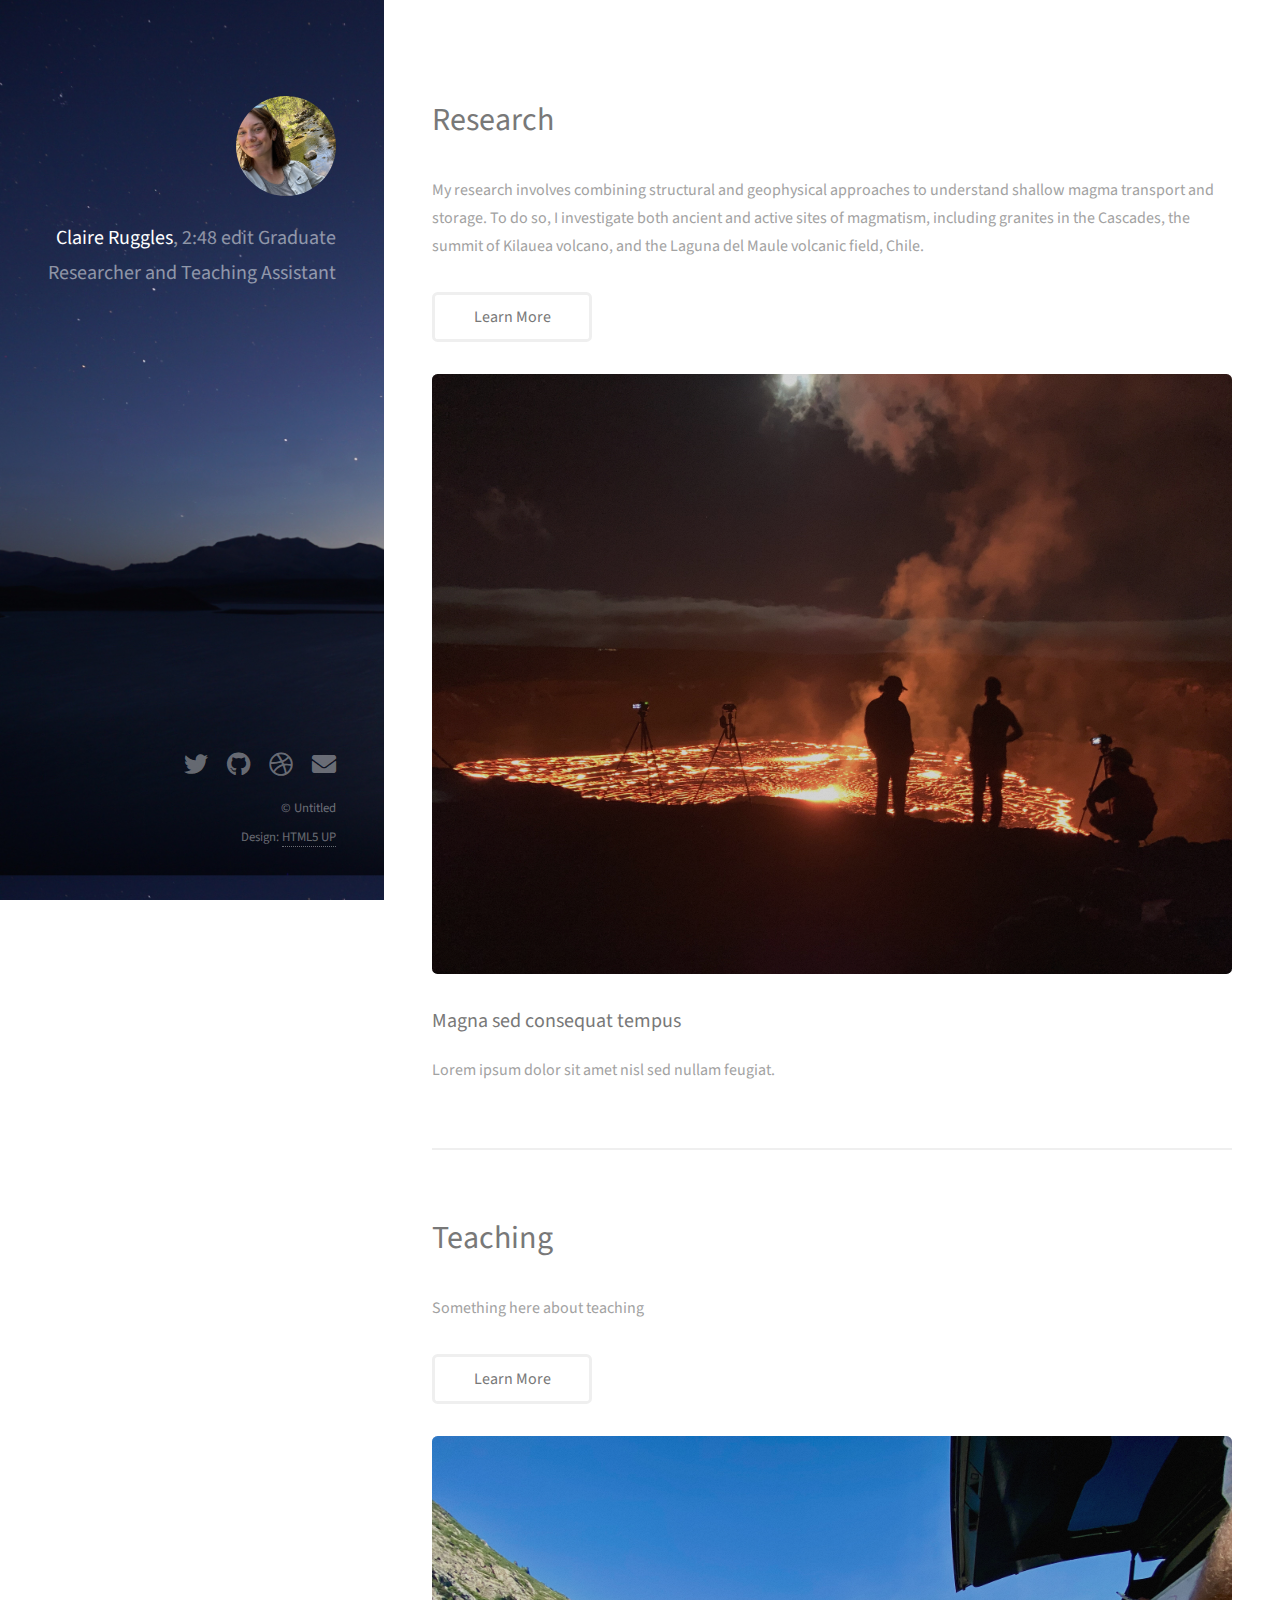
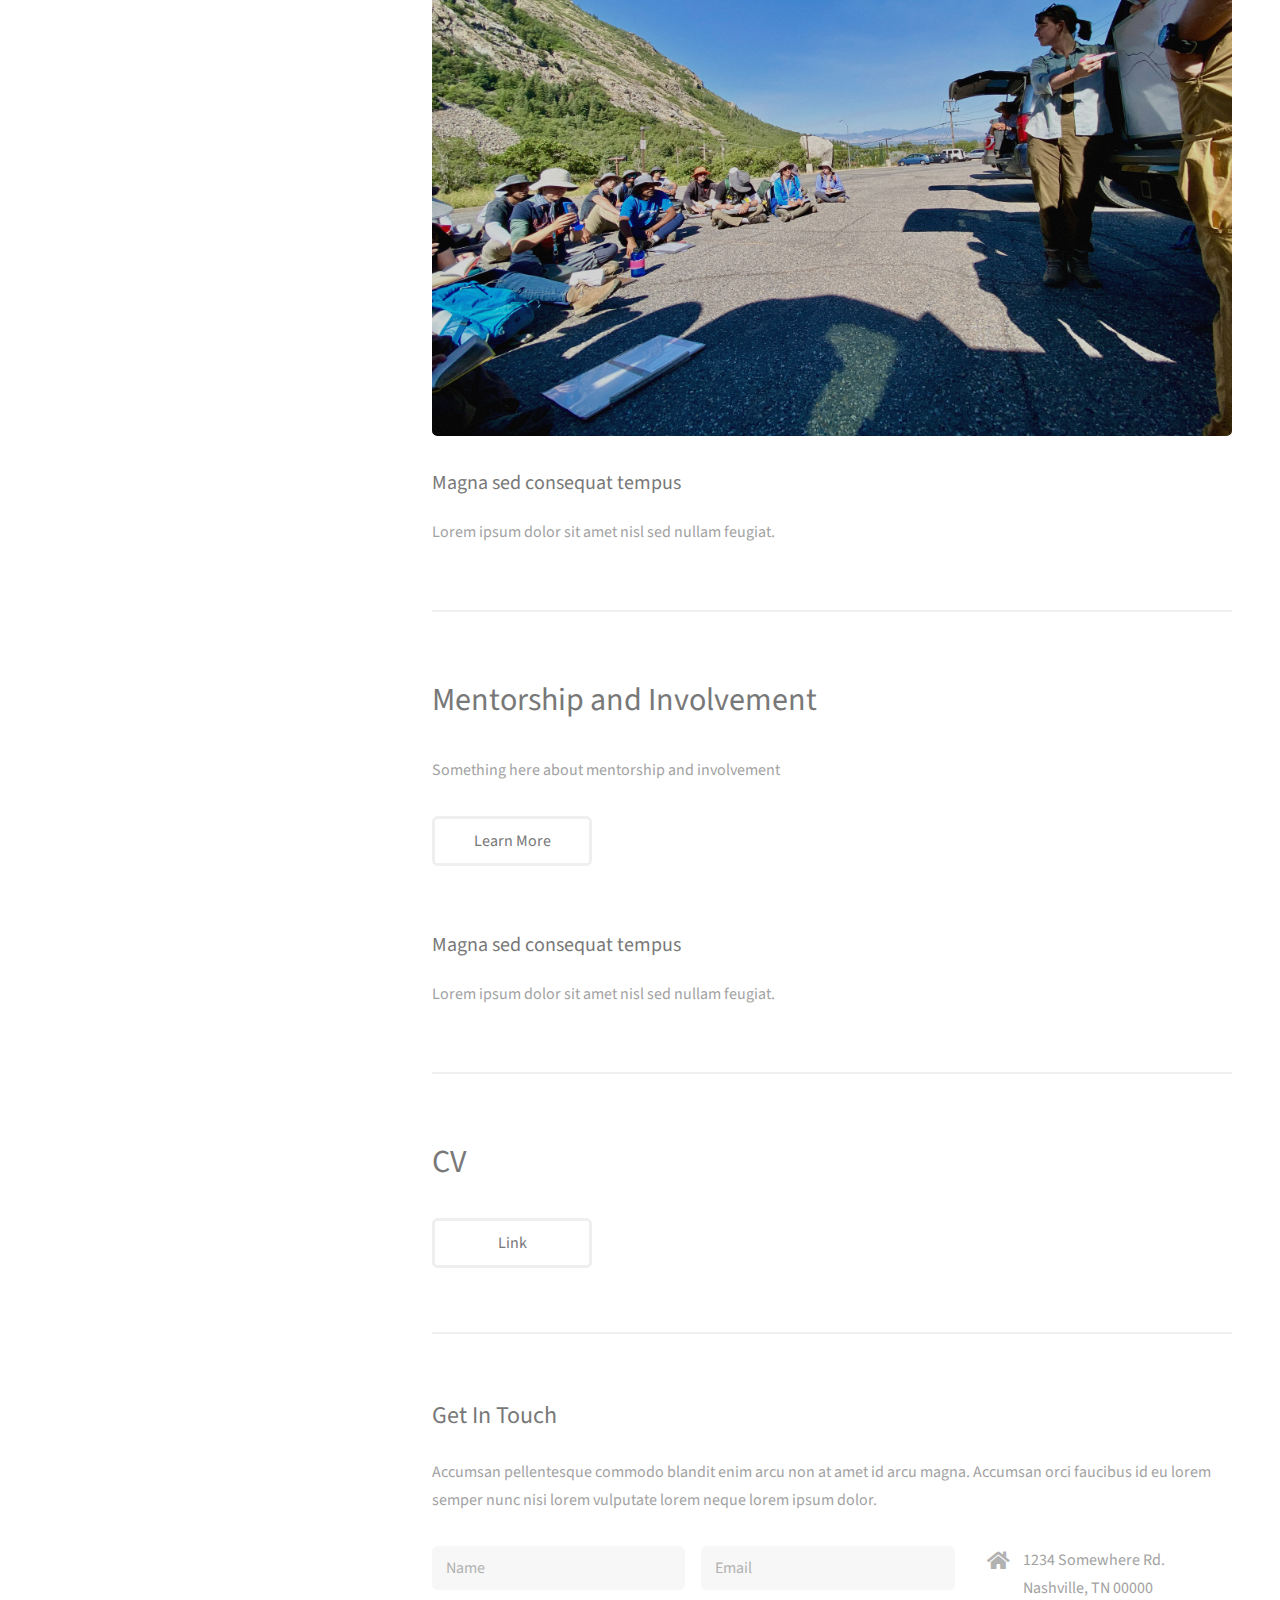
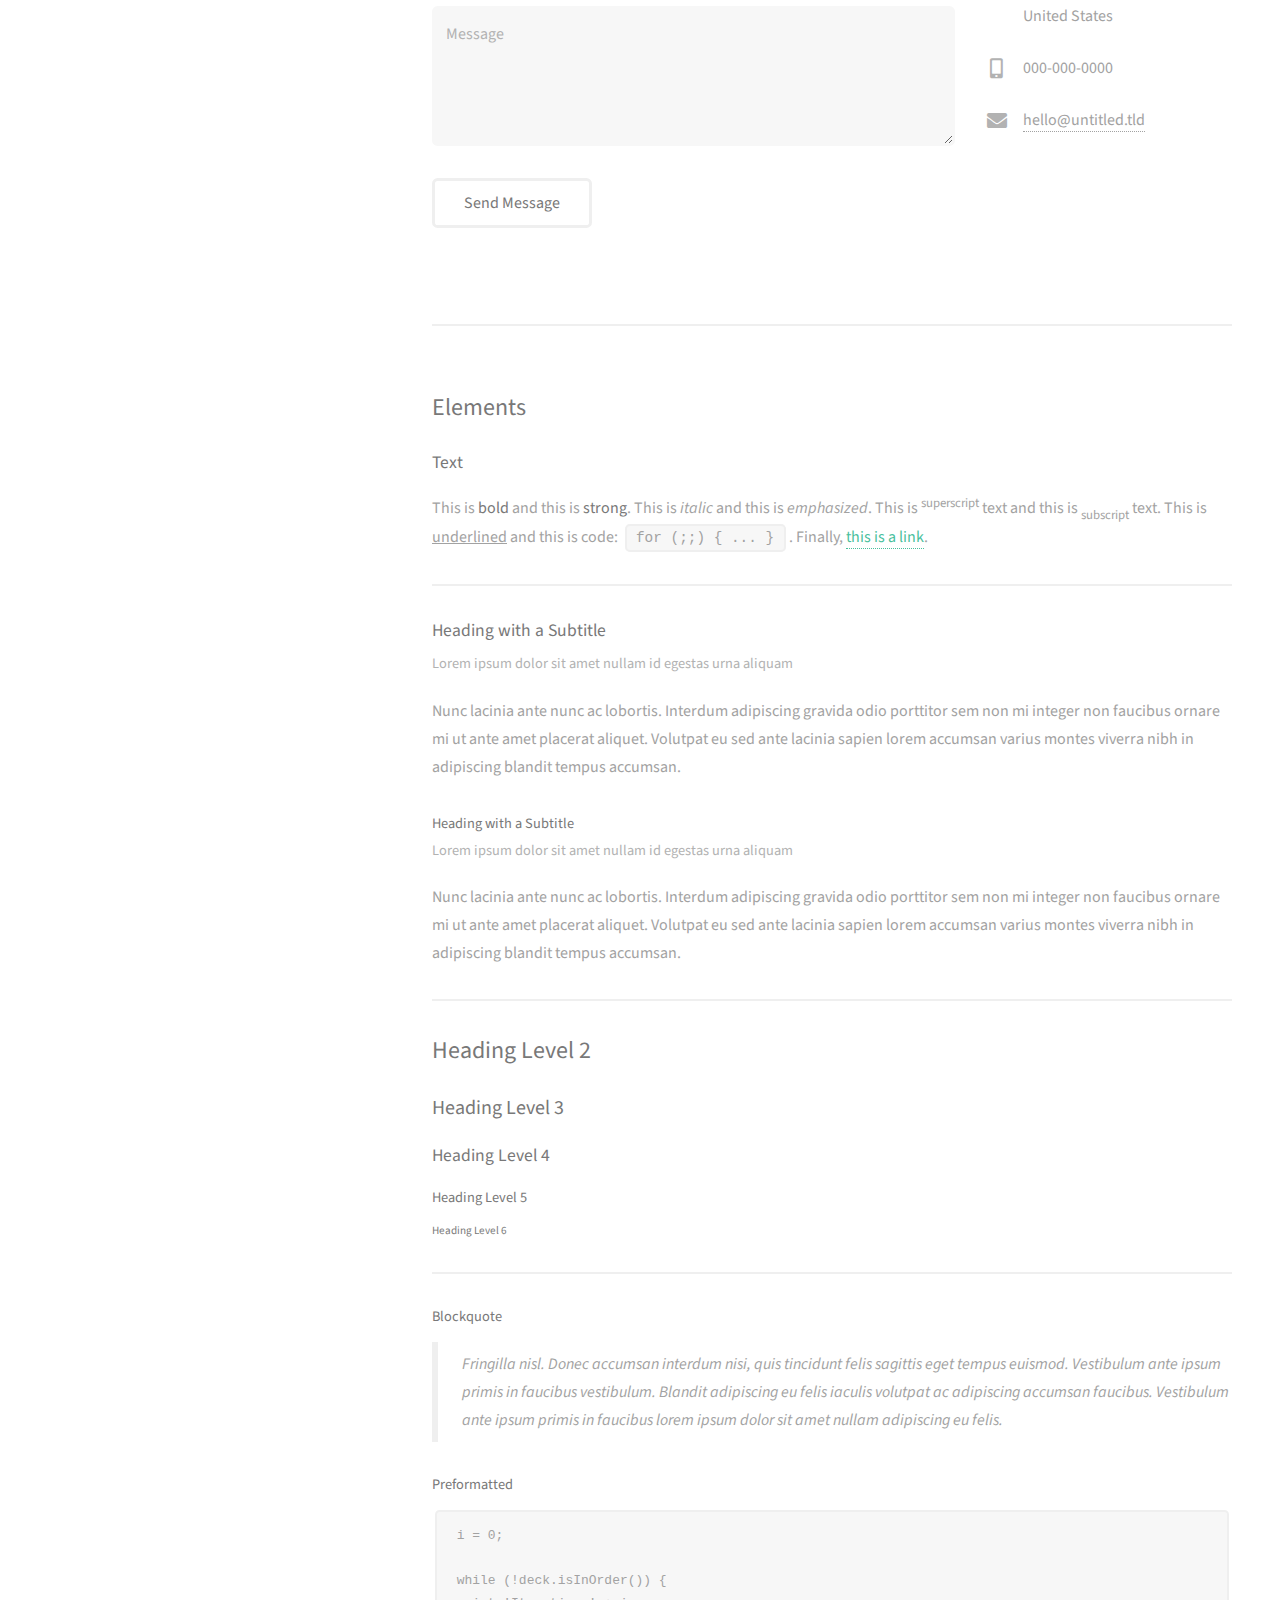
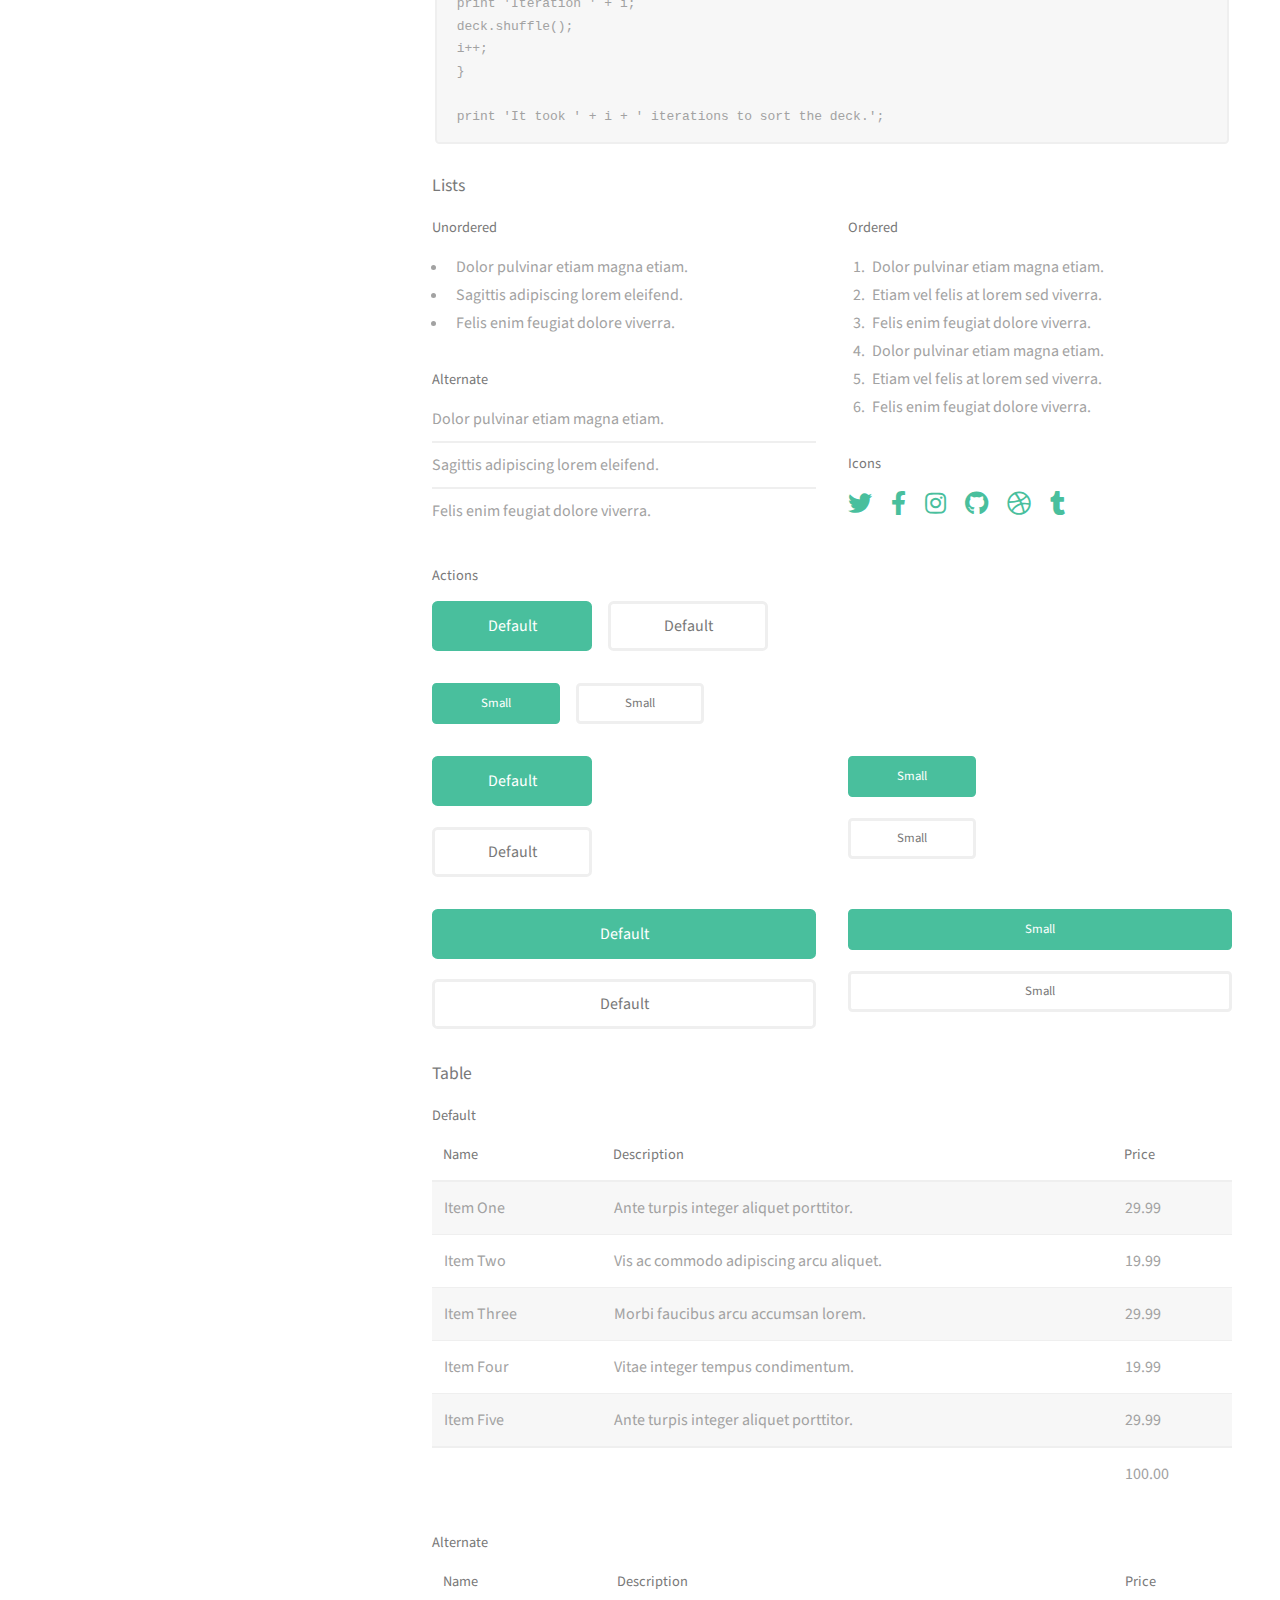
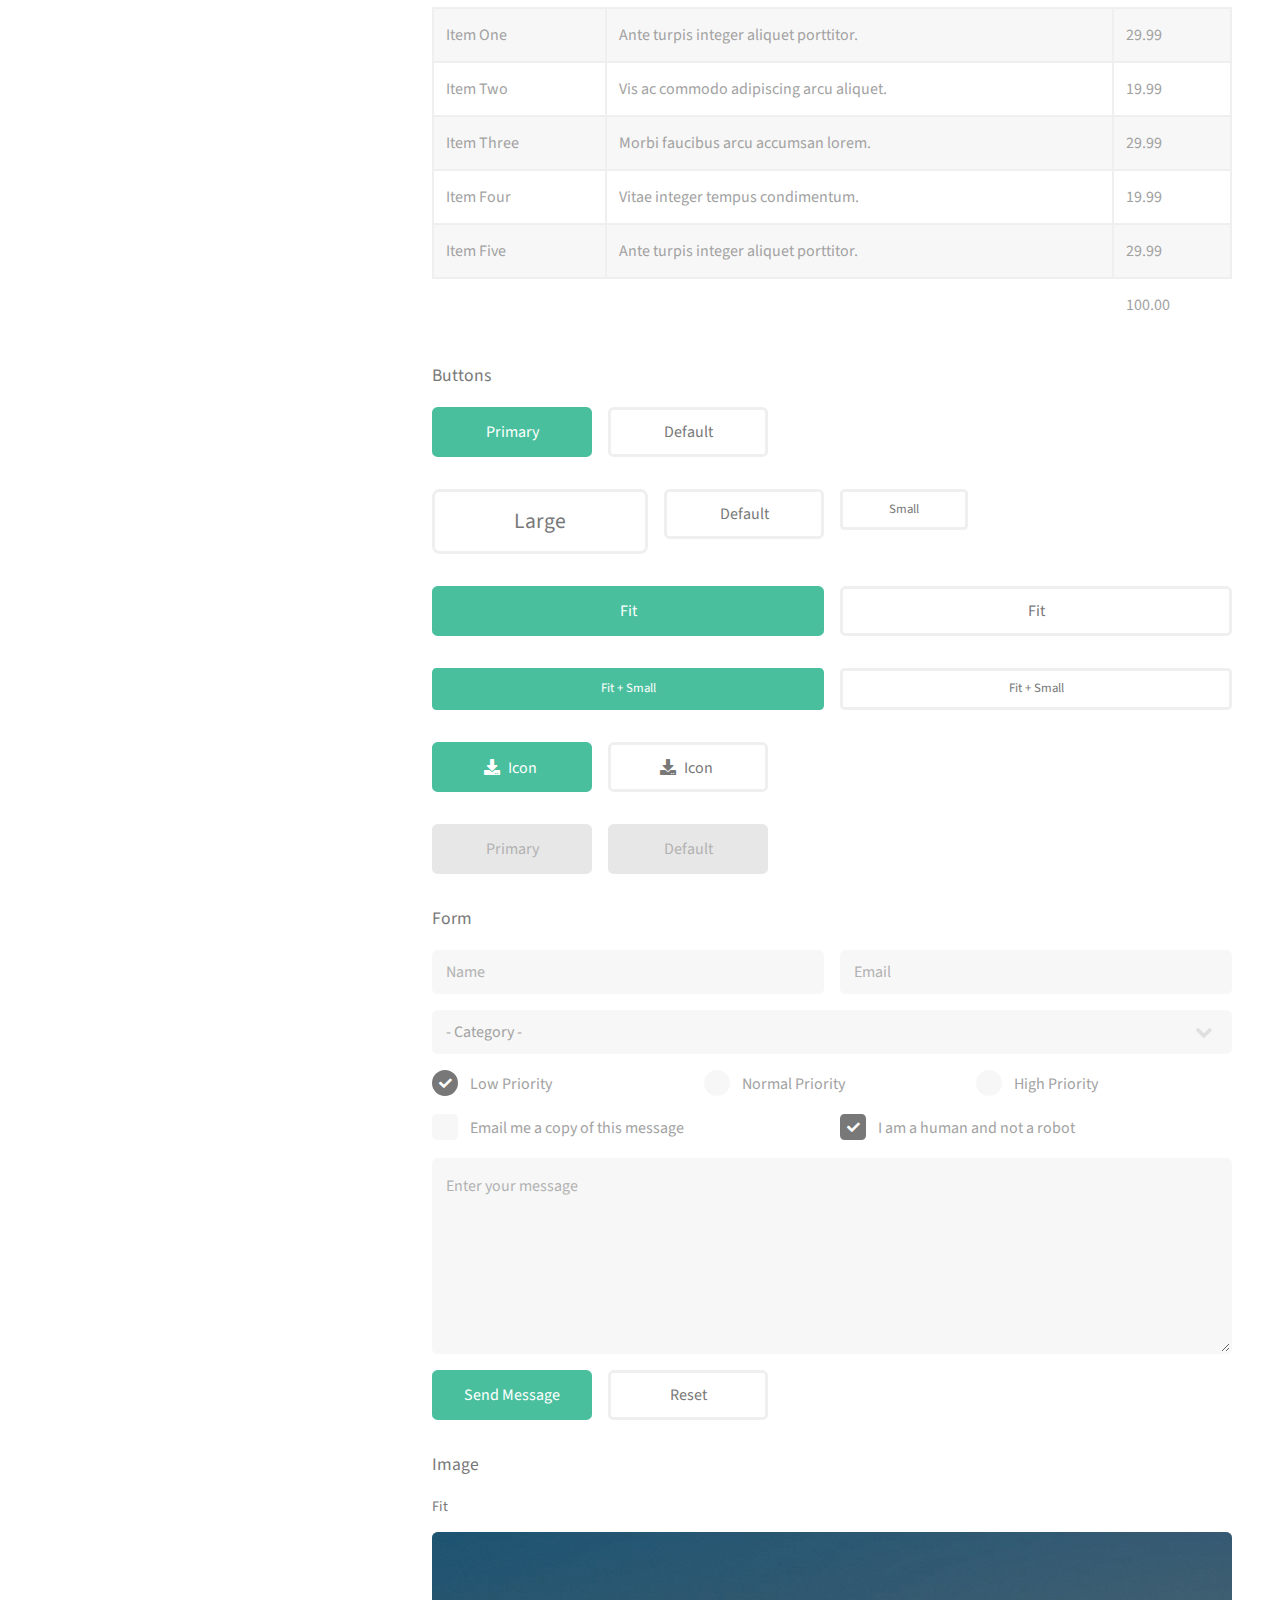
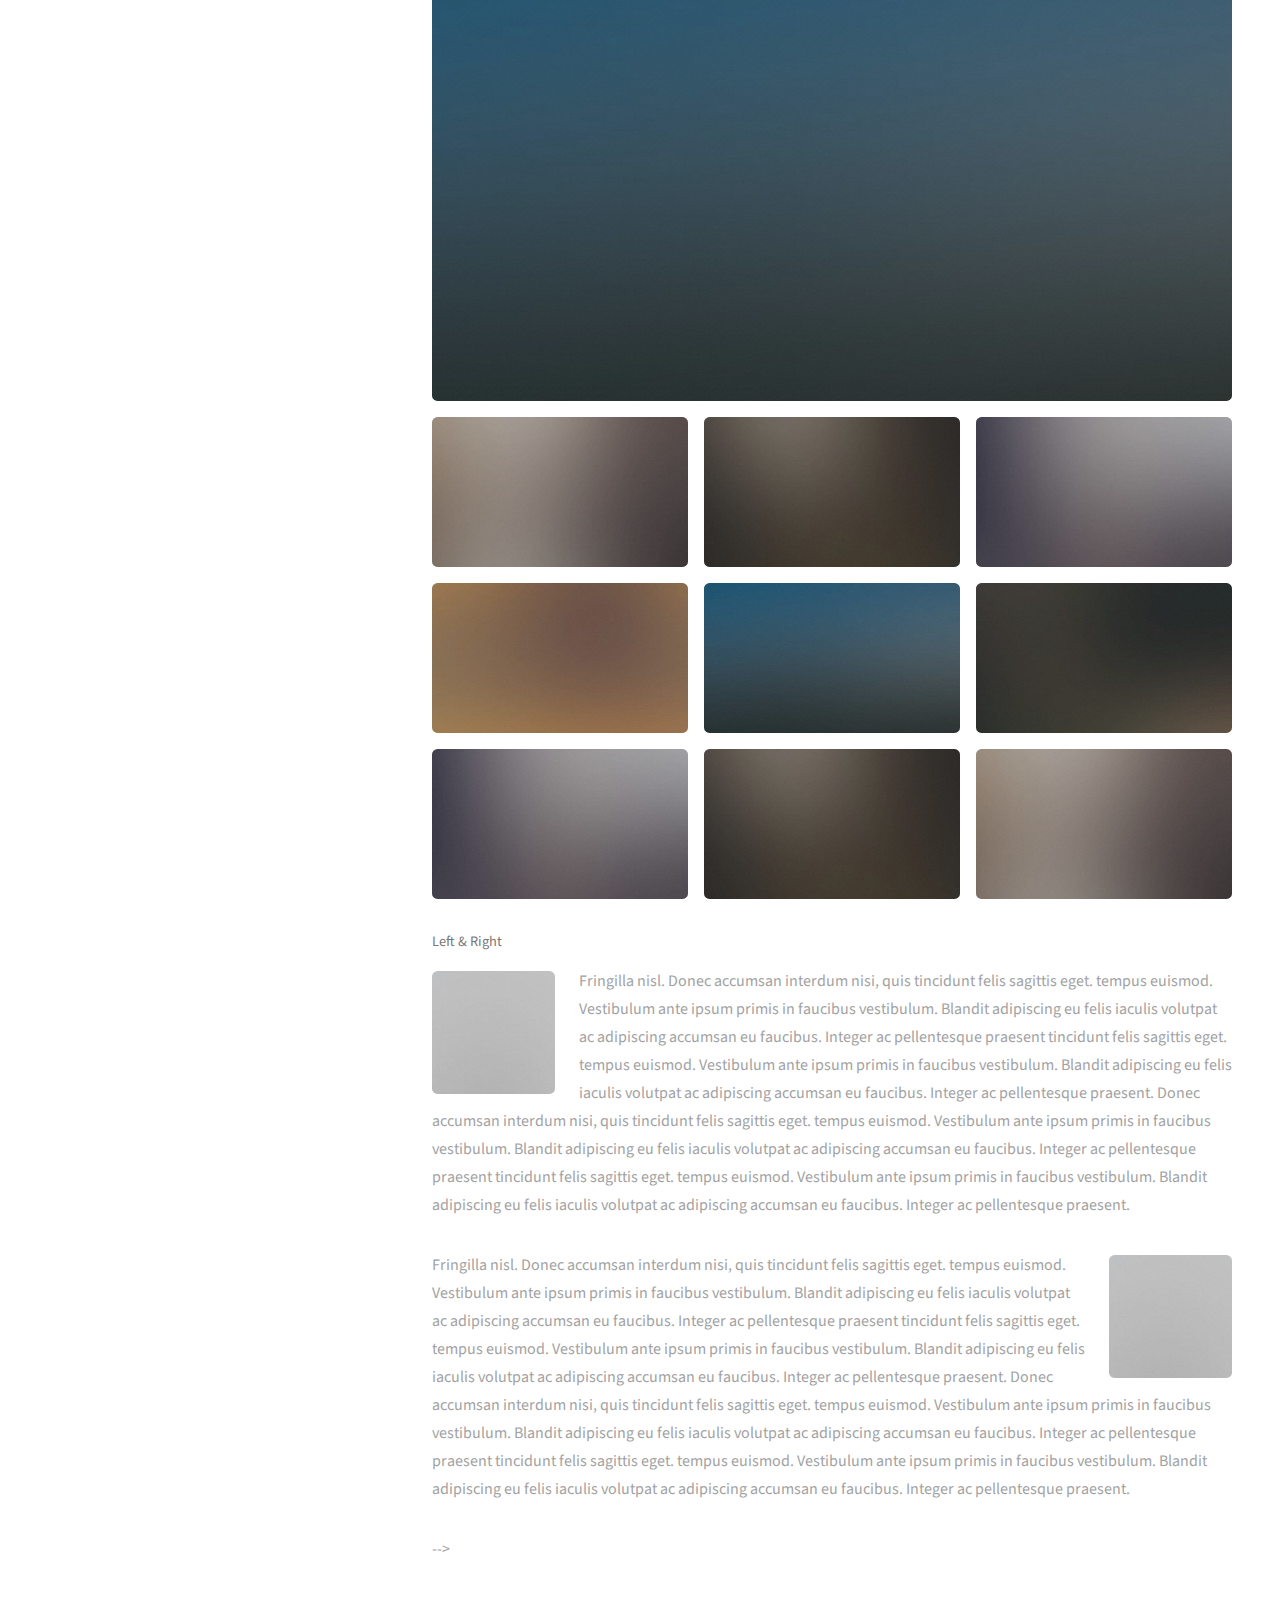
==== commit 0a5cfec6: "Update index.html" ====
--- a/index.html
+++ b/index.html
@@ -31,7 +31,7 @@
 						<header class="major">
 							<h2>Research</h2>
 						</header>
-						<p>Accumsan orci faucibus id eu lorem semper. Eu ac iaculis ac nunc nisi lorem vulputate lorem neque cubilia ac in adipiscing in curae lobortis tortor primis integer massa adipiscing id nisi accumsan pellentesque commodo blandit enim arcu non at amet id arcu magna. Accumsan orci faucibus id eu lorem semper nunc nisi lorem vulputate lorem neque cubilia.</p>
+						<p>My research involves combining structural and geophysical approaches to understand shallow magma transport and storage. To do so, I investigate both ancient and active sites of magmatism, including granites in the Cascades, the summit of Kilauea volcano, and the Laguna del Maule volcanic field, Chile.</p>
 						<ul class="actions">
 							<li><a href="#" class="button">Learn More</a></li>
 						</ul>
@@ -44,7 +44,7 @@
 						<header class="major">
 							<h2>Teaching</h2>
 						</header>
-						<p>Accumsan orci faucibus id eu lorem semper. Eu ac iaculis ac nunc nisi lorem vulputate lorem neque cubilia ac in adipiscing in curae lobortis tortor primis integer massa adipiscing id nisi accumsan pellentesque commodo blandit enim arcu non at amet id arcu magna. Accumsan orci faucibus id eu lorem semper nunc nisi lorem vulputate lorem neque cubilia.</p>
+						<p>Something here about teaching</p>
 						<ul class="actions">
 							<li><a href="#" class="button">Learn More</a></li>
 						</ul>
@@ -57,7 +57,7 @@
 						<header class="major">
 							<h2>Mentorship and Involvement</h2>
 						</header>
-						<p>Accumsan orci faucibus id eu lorem semper. Eu ac iaculis ac nunc nisi lorem vulputate lorem neque cubilia ac in adipiscing in curae lobortis tortor primis integer massa adipiscing id nisi accumsan pellentesque commodo blandit enim arcu non at amet id arcu magna. Accumsan orci faucibus id eu lorem semper nunc nisi lorem vulputate lorem neque cubilia.</p>
+						<p>Something here about mentorship and involvement</p>
 						<ul class="actions">
 							<li><a href="#" class="button">Learn More</a></li>
 						</ul>
@@ -70,7 +70,6 @@
 						<header class="major">
 							<h2>CV</h2>
 						</header>
-						<p>Accumsan orci faucibus id eu lorem semper. Eu ac iaculis ac nunc nisi lorem vulputate lorem neque cubilia ac in adipiscing in curae lobortis tortor primis integer massa adipiscing id nisi accumsan pellentesque commodo blandit enim arcu non at amet id arcu magna. Accumsan orci faucibus id eu lorem semper nunc nisi lorem vulputate lorem neque cubilia.</p>
 						<ul class="actions">
 							<li><a href="CV 2023.pdf" class="button">Link</a></li>
 						</ul>
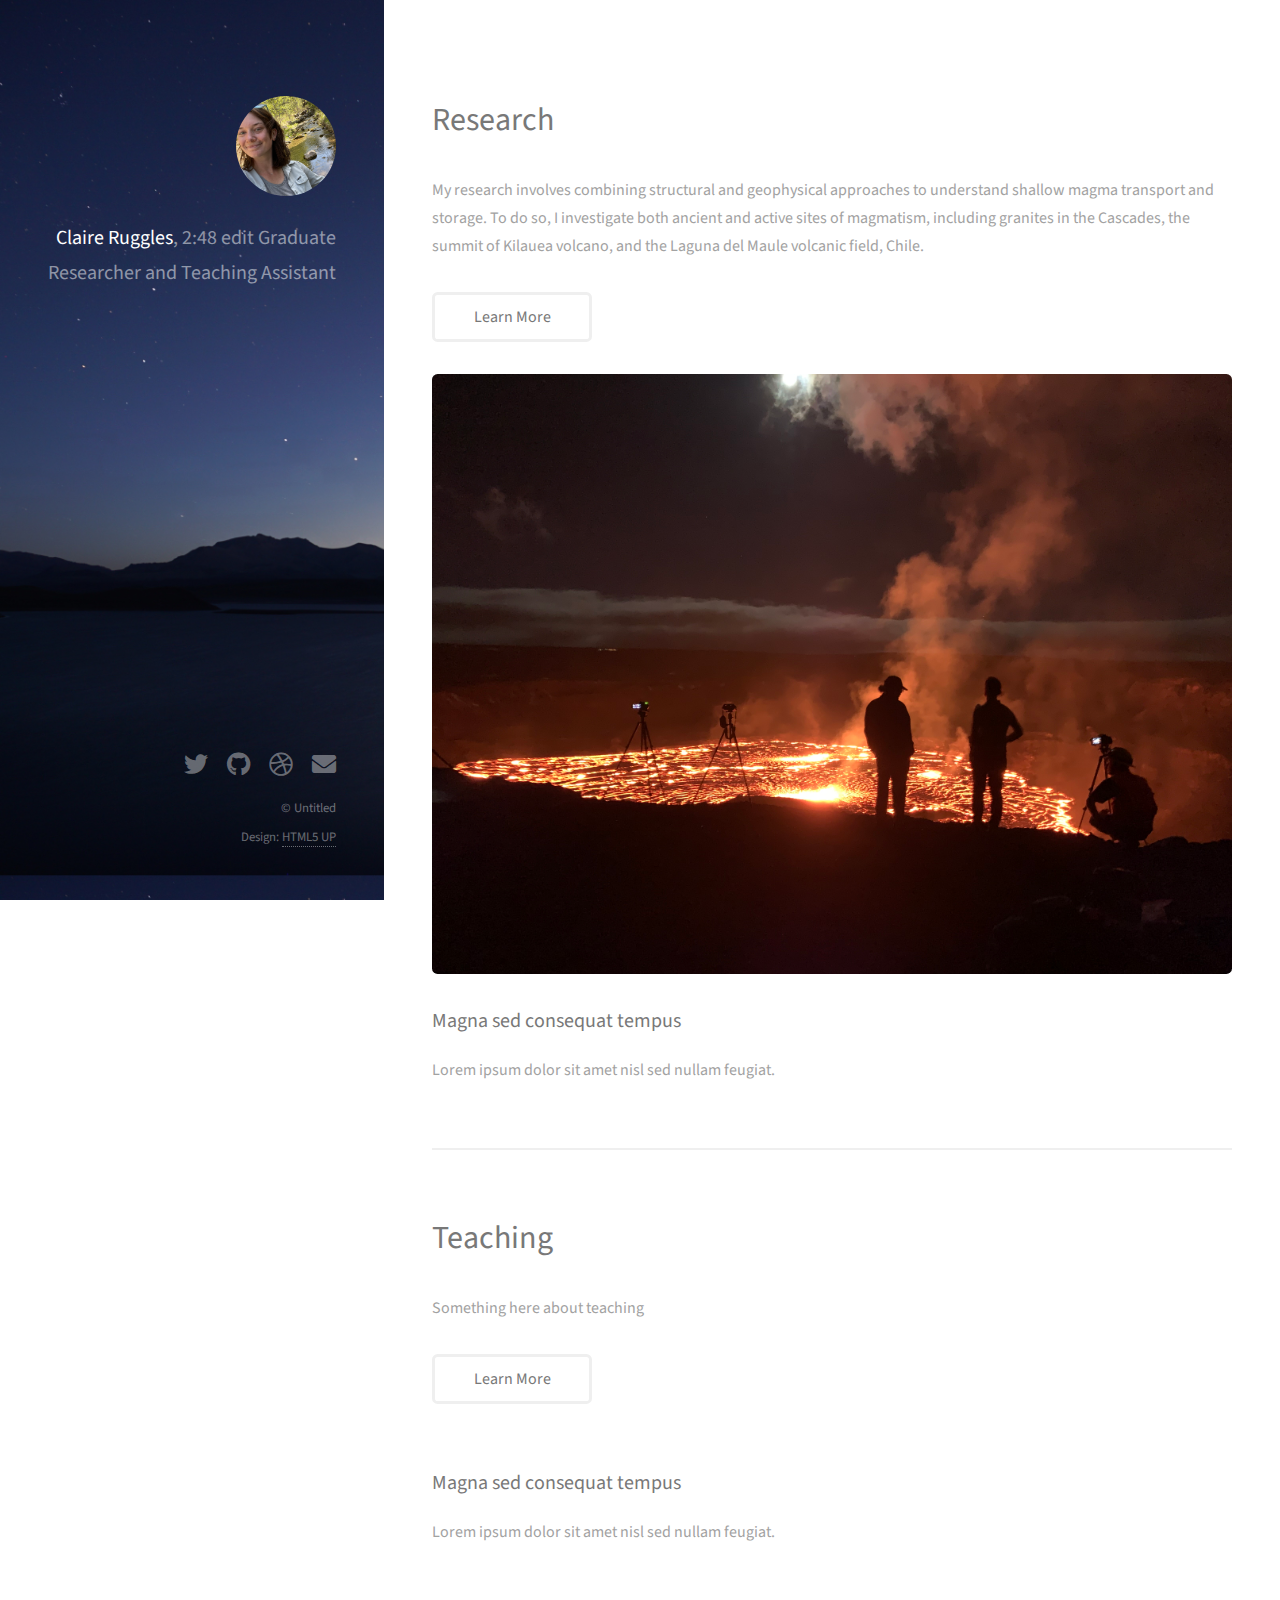
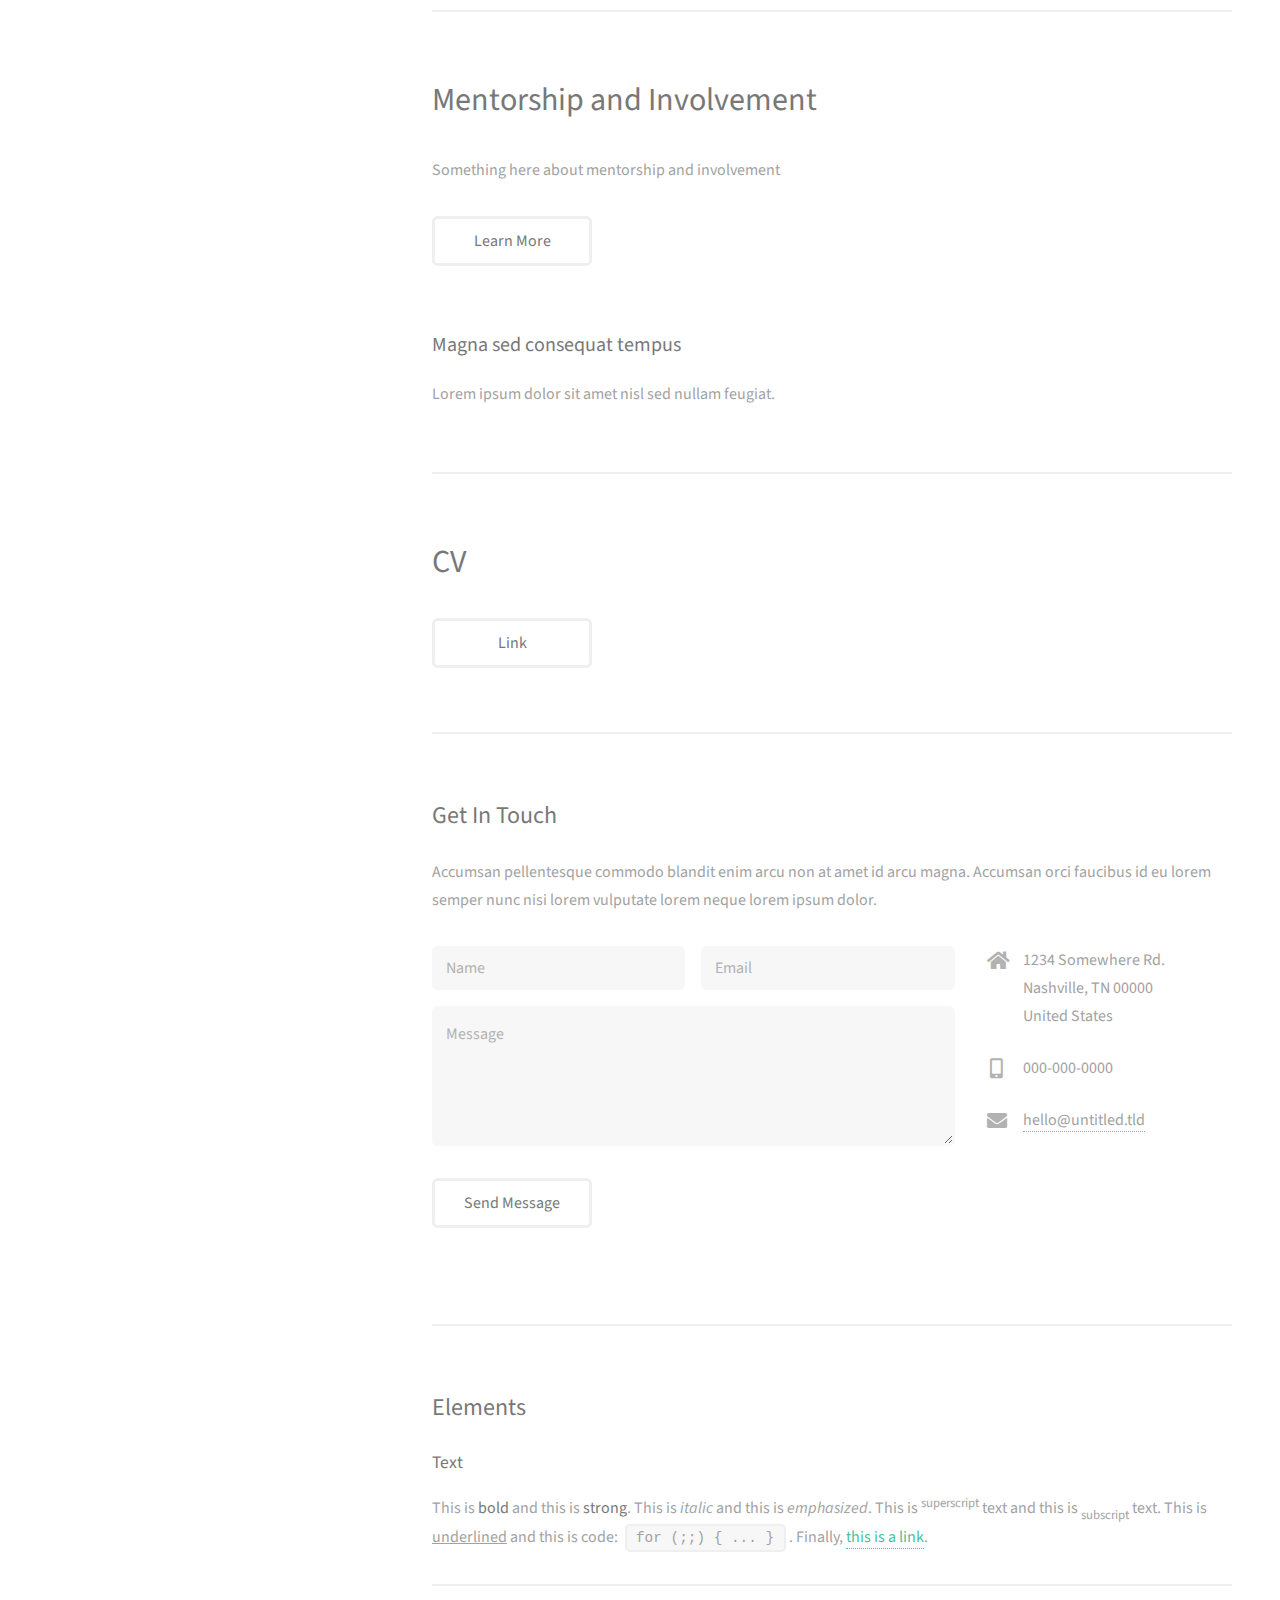
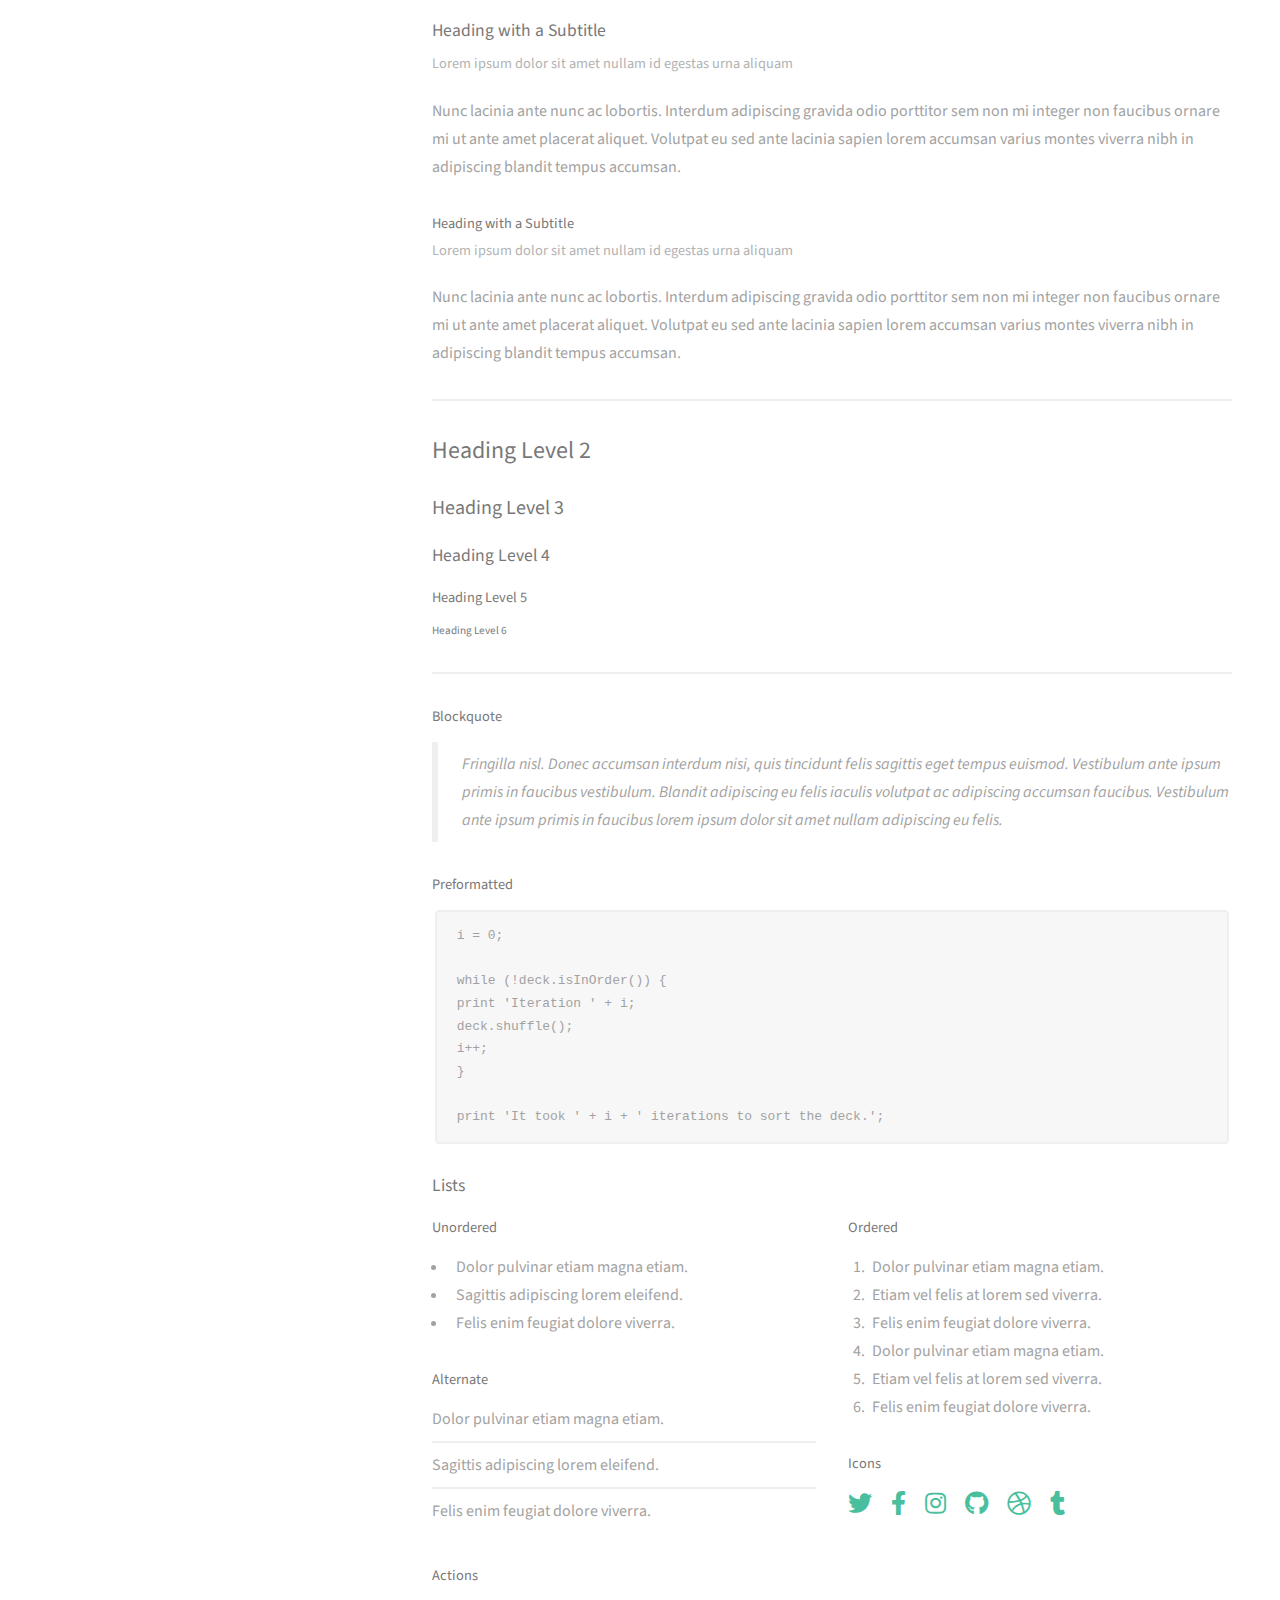
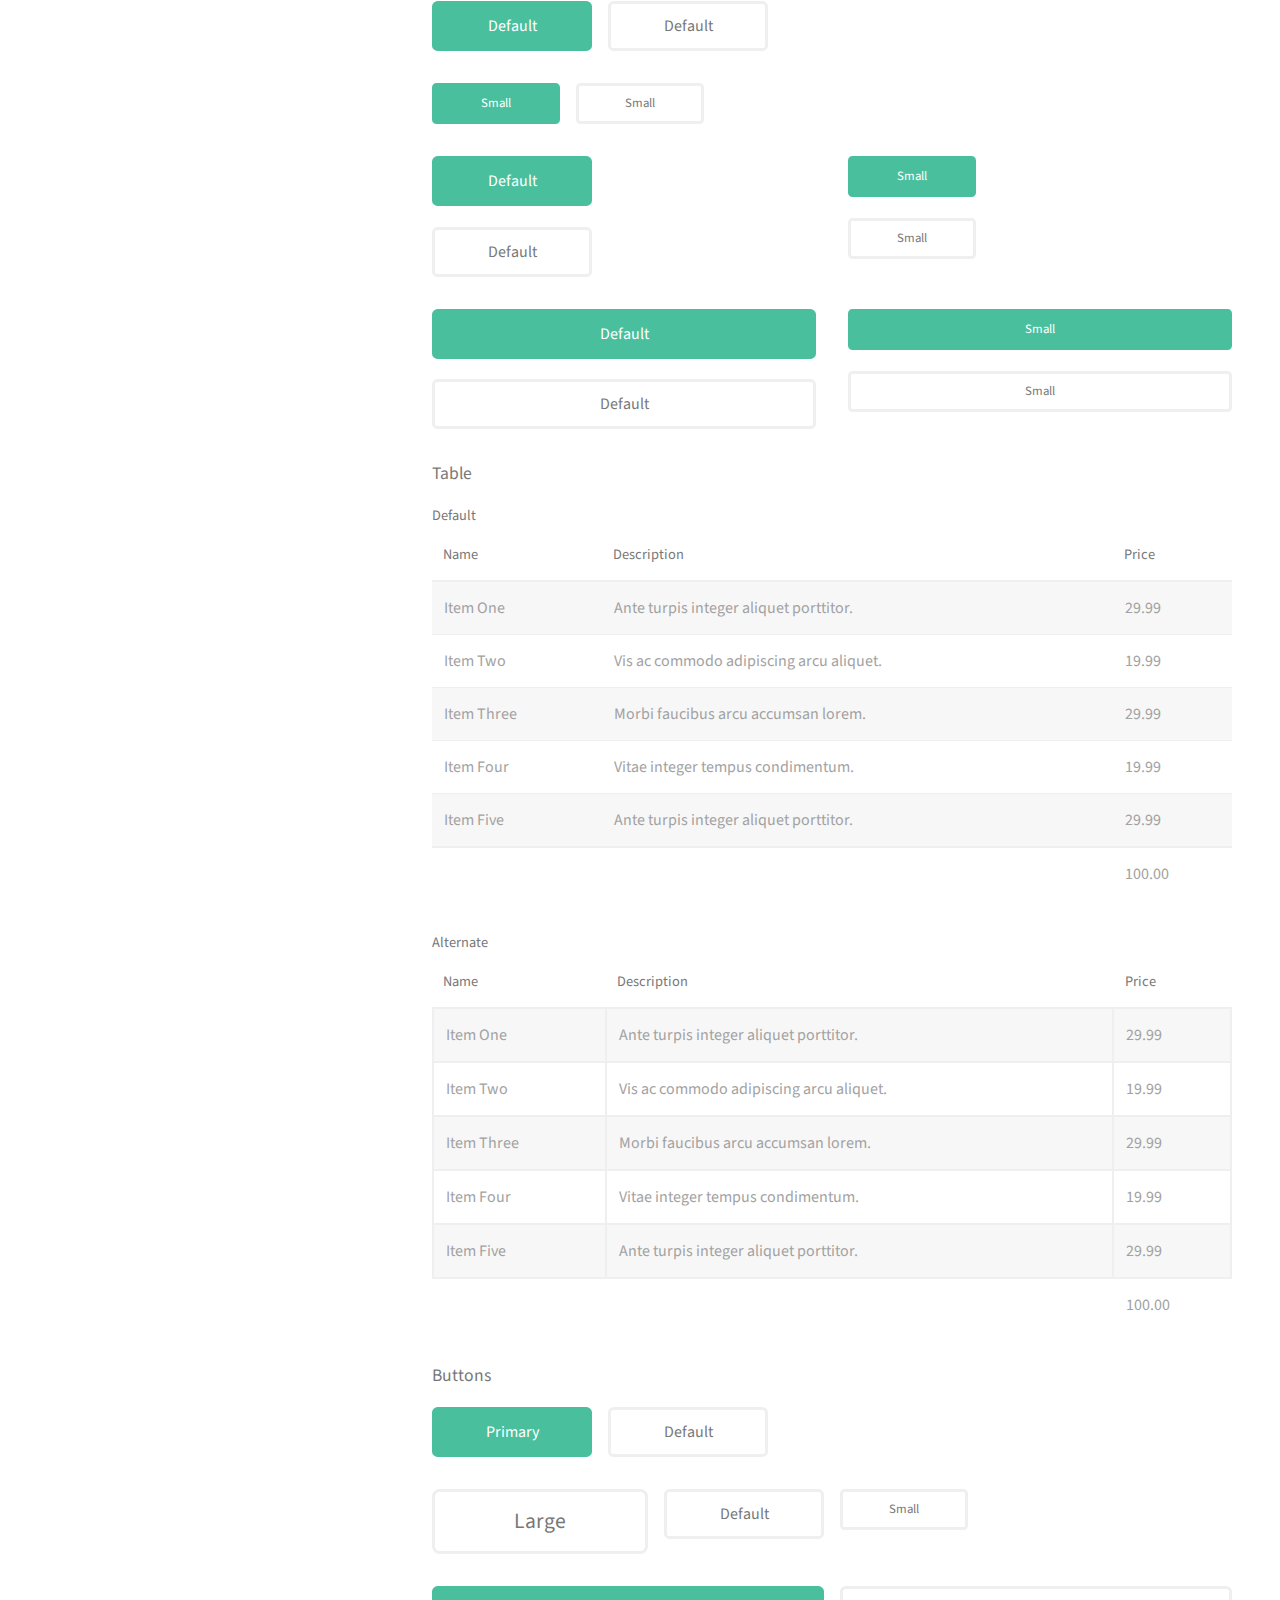
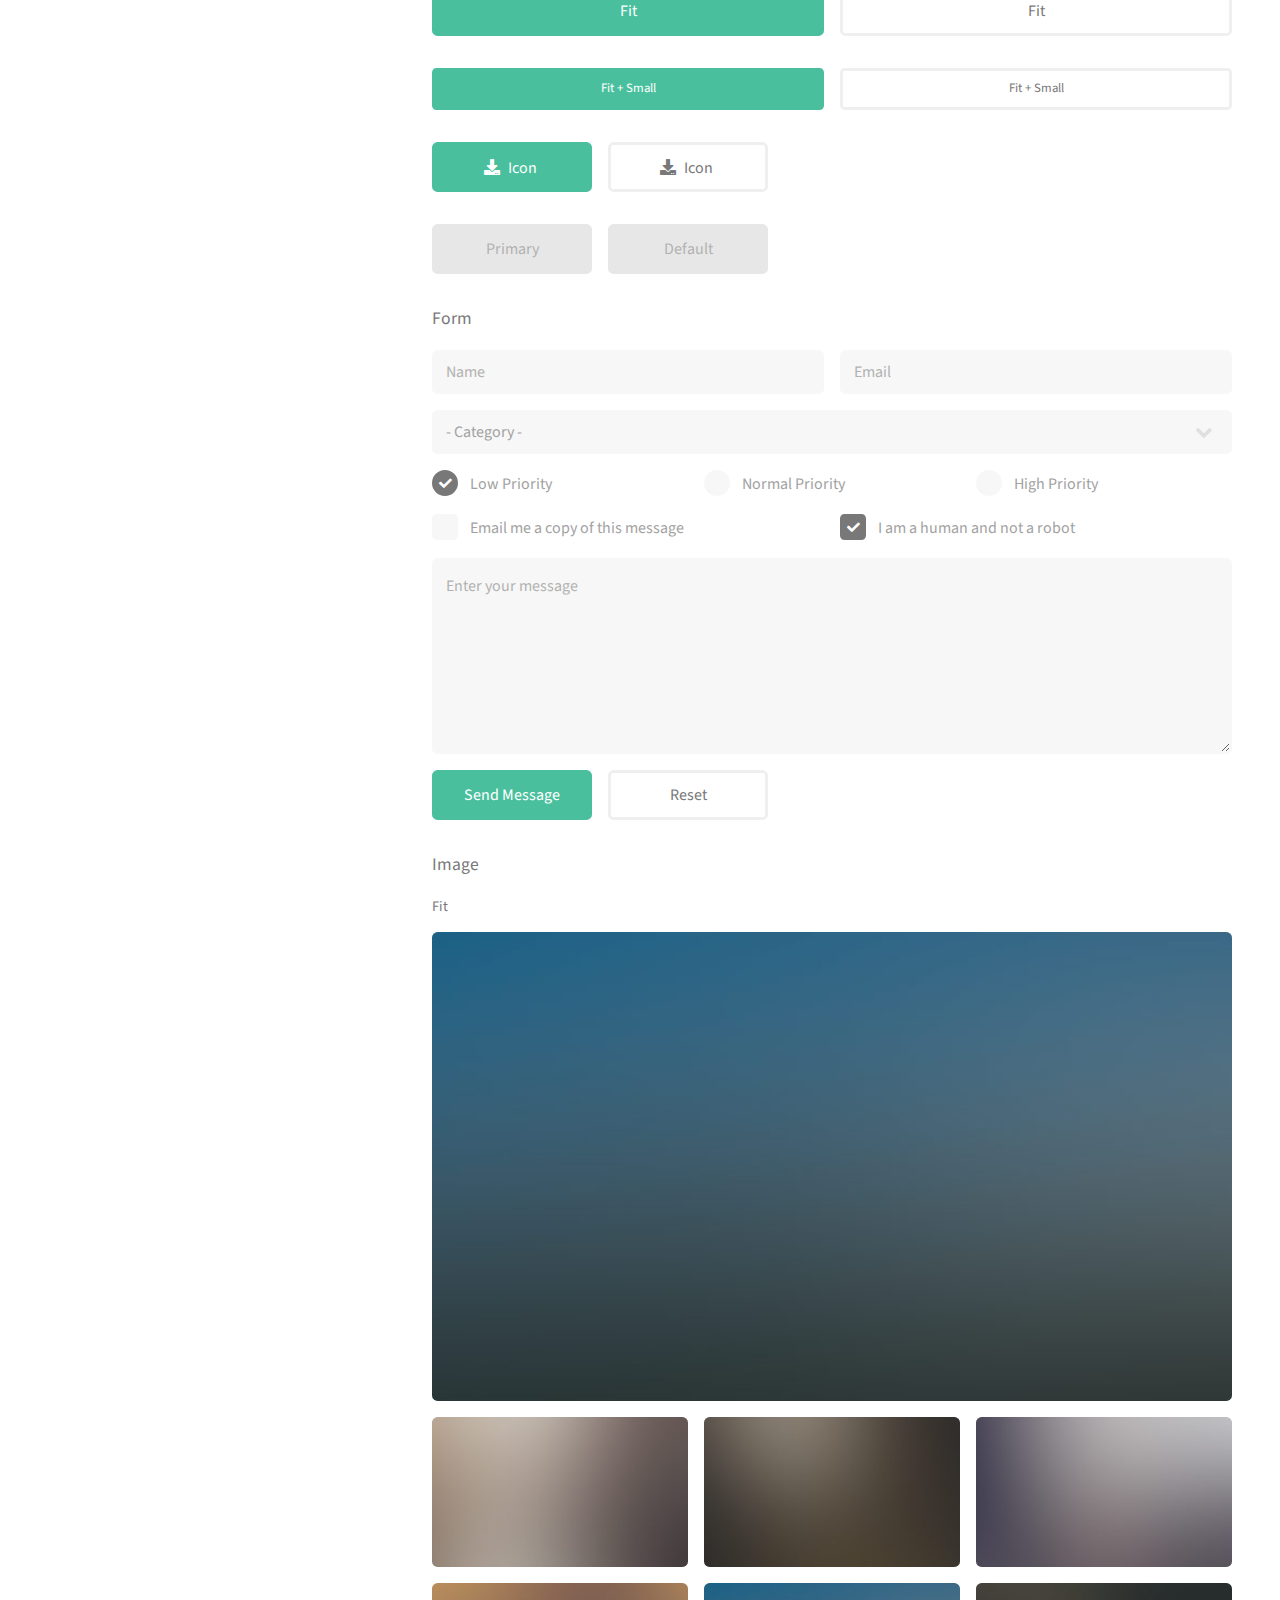
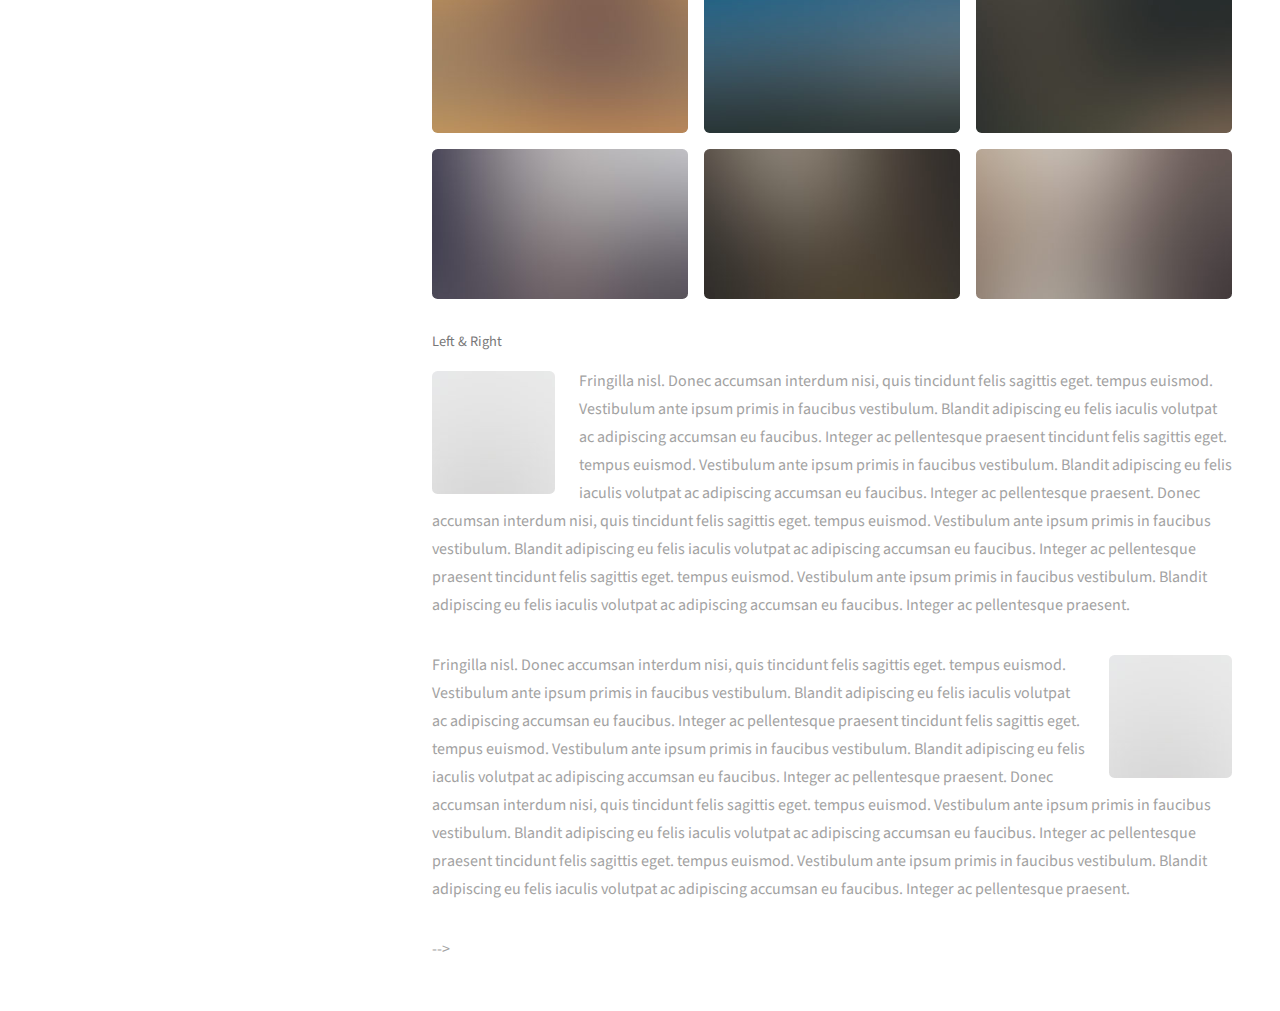
==== commit b357879e: "Update index.html" ====
--- a/index.html
+++ b/index.html
@@ -33,7 +33,7 @@
 						</header>
 						<p>My research involves combining structural and geophysical approaches to understand shallow magma transport and storage. To do so, I investigate both ancient and active sites of magmatism, including granites in the Cascades, the summit of Kilauea volcano, and the Laguna del Maule volcanic field, Chile.</p>
 						<ul class="actions">
-							<li><a href="#" class="button">Learn More</a></li>
+							<li><a href="research.html" class="button">Learn More</a></li>
 						</ul>
 						<div class="col-12"><span class="image fit"><img src="images/fulls/kilauea.JPG" alt="" /></span></div>
 						<h3>Magna sed consequat tempus</h3>
@@ -46,9 +46,9 @@
 						</header>
 						<p>Something here about teaching</p>
 						<ul class="actions">
-							<li><a href="#" class="button">Learn More</a></li>
+							<li><a href="teaching.html" class="button">Learn More</a></li>
 						</ul>
-						<div class="col-12"><span class="image fit"><img src="images/fulls/wufc.jpg" alt="" /></span></div>
+						<div class="col-12"><span class="image fit"><img src="images/fulls/outcropstudents.jpg" alt="" /></span></div>
 						<h3>Magna sed consequat tempus</h3>
 						<p>Lorem ipsum dolor sit amet nisl sed nullam feugiat.</p>
 					</section>
@@ -59,7 +59,7 @@
 						</header>
 						<p>Something here about mentorship and involvement</p>
 						<ul class="actions">
-							<li><a href="#" class="button">Learn More</a></li>
+							<li><a href="mentorship.html" class="button">Learn More</a></li>
 						</ul>
 						<div class="col-12"><span class="image fit"><img src="images/fulls/duncanhill.JPG" alt="" /></span></div>
 						<h3>Magna sed consequat tempus</h3>
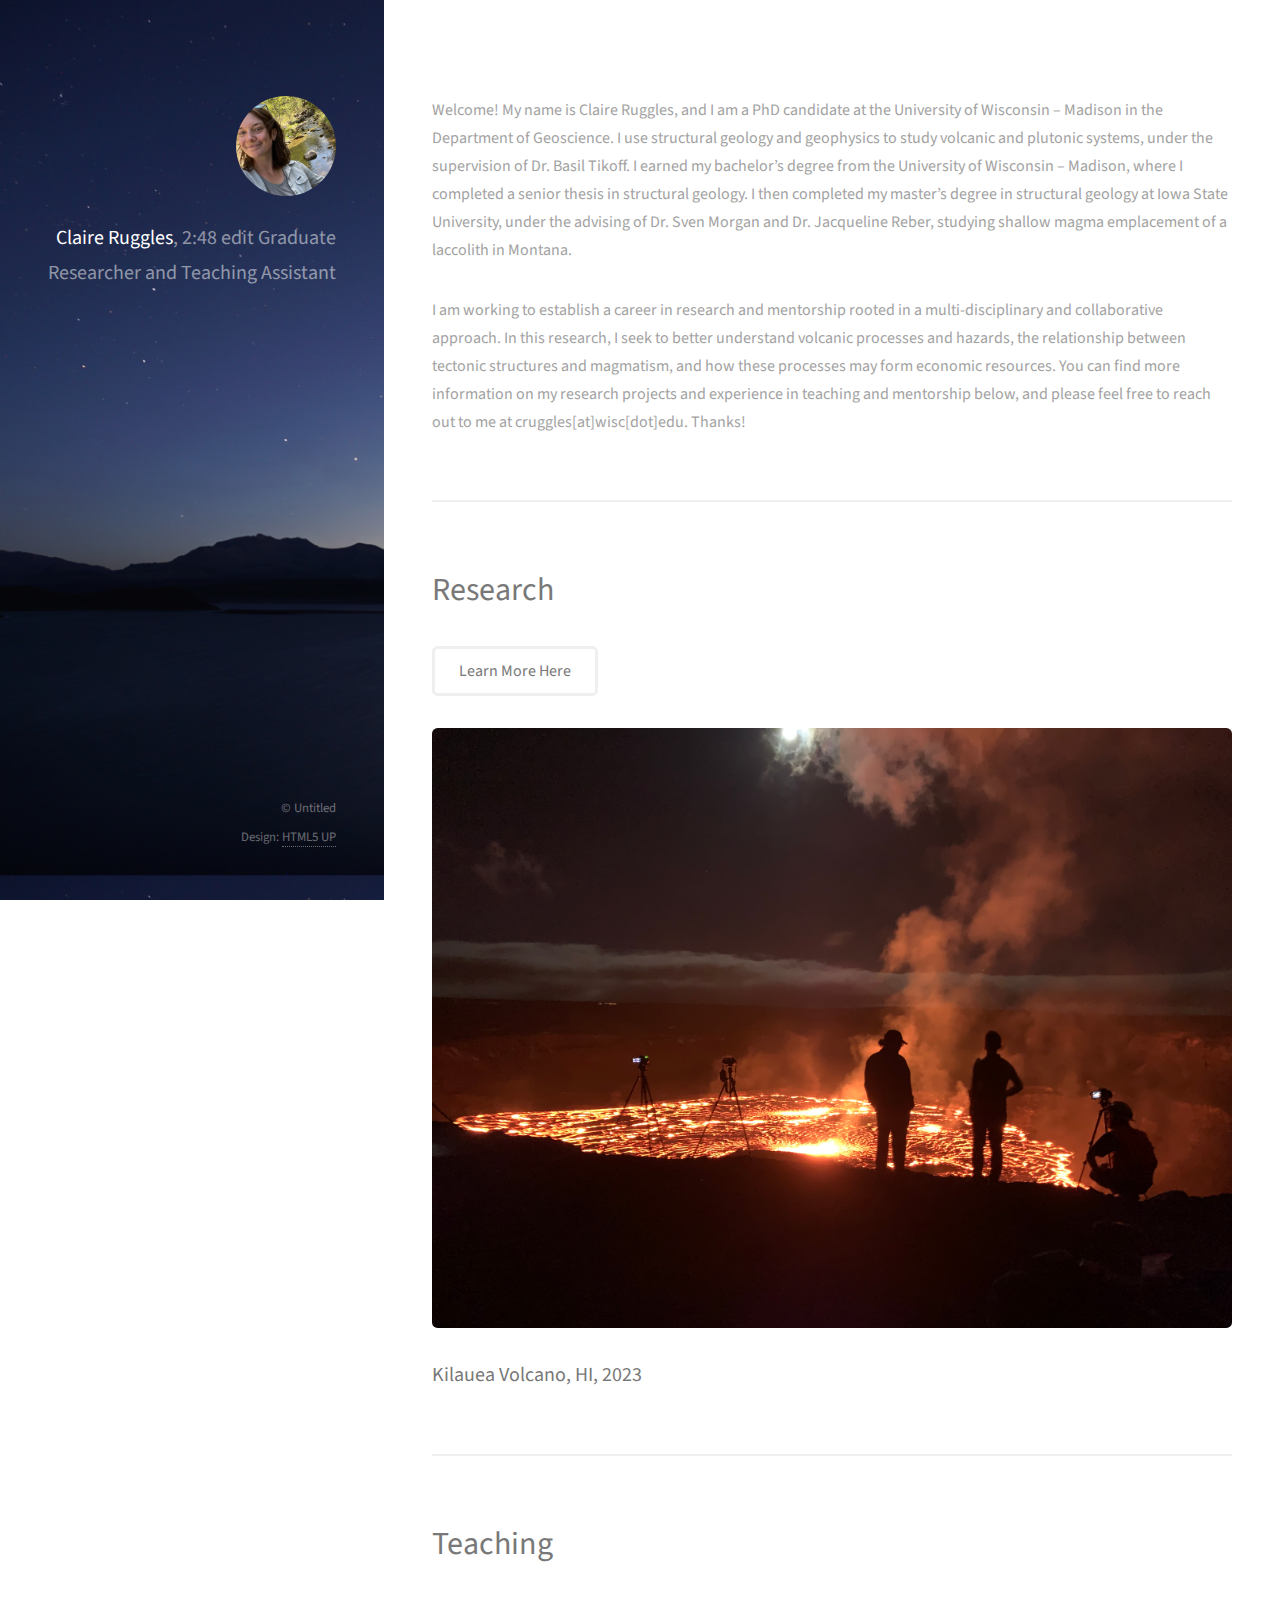
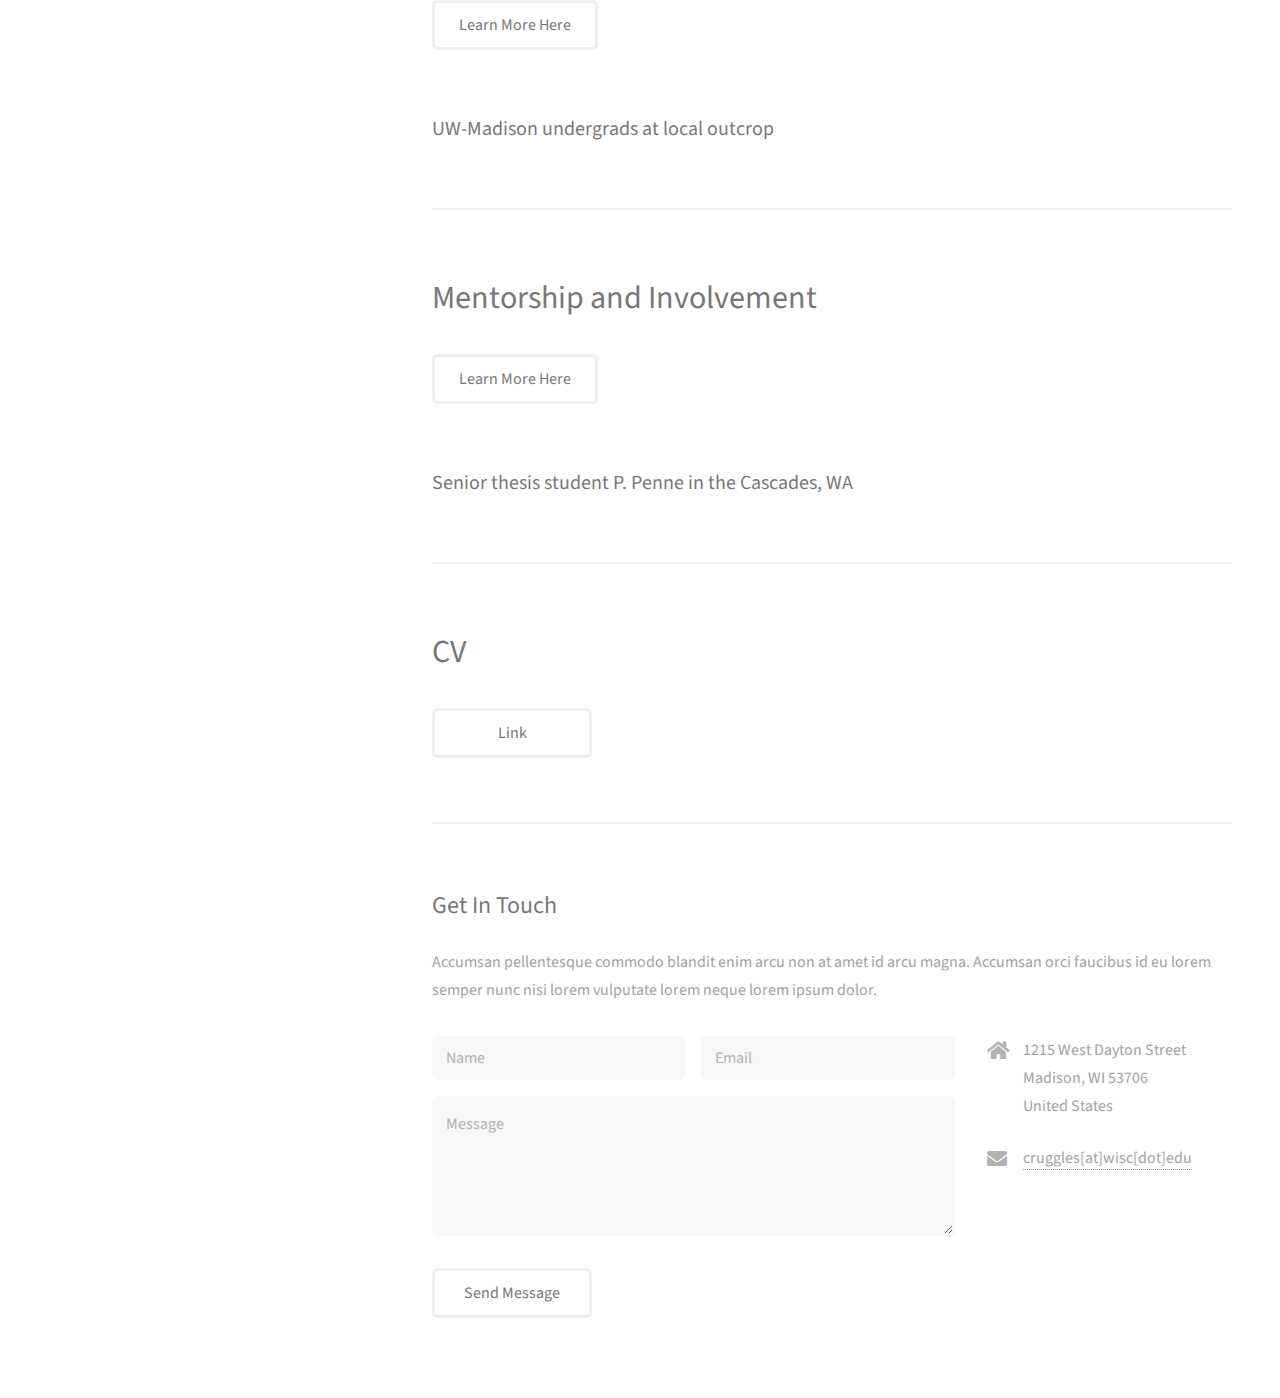
==== commit a25534e2: "Update index.html" ====
--- a/index.html
+++ b/index.html
@@ -28,42 +28,41 @@
 
 				<!-- One -->
 					<section id="one">
+						<p>Welcome! My name is Claire Ruggles, and I am a PhD candidate at the University of Wisconsin – Madison in the Department of Geoscience. I use structural geology and geophysics to study volcanic and plutonic systems, under the supervision of Dr. Basil Tikoff. I earned my bachelor’s degree from the University of Wisconsin – Madison, where I completed a senior thesis in structural geology. I then completed my master’s degree in structural geology at Iowa State University, under the advising of Dr. Sven Morgan and Dr. Jacqueline Reber, studying shallow magma emplacement of a laccolith in Montana. </p>
+						<p>I am working to establish a career in research and mentorship rooted in a multi-disciplinary and collaborative approach. In this research, I seek to better understand volcanic processes and hazards, the relationship between tectonic structures and magmatism, and how these processes may form economic resources. You can find more information on my research projects and experience in teaching and mentorship below, and please feel free to reach out to me at cruggles[at]wisc[dot]edu. Thanks!</p>
+					</section>
+					
+					<section id="one">
 						<header class="major">
 							<h2>Research</h2>
 						</header>
-						<p>My research involves combining structural and geophysical approaches to understand shallow magma transport and storage. To do so, I investigate both ancient and active sites of magmatism, including granites in the Cascades, the summit of Kilauea volcano, and the Laguna del Maule volcanic field, Chile.</p>
 						<ul class="actions">
-							<li><a href="research.html" class="button">Learn More</a></li>
+							<li><a href="research.html" class="button">Learn More Here</a></li>
 						</ul>
 						<div class="col-12"><span class="image fit"><img src="images/fulls/kilauea.JPG" alt="" /></span></div>
-						<h3>Magna sed consequat tempus</h3>
-						<p>Lorem ipsum dolor sit amet nisl sed nullam feugiat.</p>
+						<h3>Kilauea Volcano, HI, 2023</h3>
 					</section>
 
 					<section id="one">
 						<header class="major">
 							<h2>Teaching</h2>
 						</header>
-						<p>Something here about teaching</p>
 						<ul class="actions">
-							<li><a href="teaching.html" class="button">Learn More</a></li>
+							<li><a href="teaching.html" class="button">Learn More Here</a></li>
 						</ul>
 						<div class="col-12"><span class="image fit"><img src="images/fulls/outcropstudents.jpg" alt="" /></span></div>
-						<h3>Magna sed consequat tempus</h3>
-						<p>Lorem ipsum dolor sit amet nisl sed nullam feugiat.</p>
+						<h3>UW-Madison undergrads at local outcrop</h3>
 					</section>
 
 					<section id="one">
 						<header class="major">
 							<h2>Mentorship and Involvement</h2>
 						</header>
-						<p>Something here about mentorship and involvement</p>
 						<ul class="actions">
-							<li><a href="mentorship.html" class="button">Learn More</a></li>
+							<li><a href="mentorship.html" class="button">Learn More Here</a></li>
 						</ul>
 						<div class="col-12"><span class="image fit"><img src="images/fulls/duncanhill.JPG" alt="" /></span></div>
-						<h3>Magna sed consequat tempus</h3>
-						<p>Lorem ipsum dolor sit amet nisl sed nullam feugiat.</p>
+						<h3>Senior thesis student P. Penne in the Cascades, WA</h3>
 					</section>
 
 					<section id="one">
@@ -96,351 +95,22 @@
 								<ul class="labeled-icons">
 									<li>
 										<h3 class="icon solid fa-home"><span class="label">Address</span></h3>
-										1234 Somewhere Rd.<br />
-										Nashville, TN 00000<br />
+										1215 West Dayton Street<br />
+										Madison, WI 53706<br />
 										United States
 									</li>
 									<li>
-										<h3 class="icon solid fa-mobile-alt"><span class="label">Phone</span></h3>
-										000-000-0000
-									</li>
-									<li>
 										<h3 class="icon solid fa-envelope"><span class="label">Email</span></h3>
-										<a href="#">hello@untitled.tld</a>
+										<a href="#">cruggles[at]wisc[dot]edu</a>
 									</li>
 								</ul>
 							</div>
 						</div>
 					</section>
 
-				<!-- Four -->
-					<section id="four">
-						<h2>Elements</h2>
-
-						<section>
-							<h4>Text</h4>
-							<p>This is <b>bold</b> and this is <strong>strong</strong>. This is <i>italic</i> and this is <em>emphasized</em>.
-							This is <sup>superscript</sup> text and this is <sub>subscript</sub> text.
-							This is <u>underlined</u> and this is code: <code>for (;;) { ... }</code>. Finally, <a href="#">this is a link</a>.</p>
-							<hr />
-							<header>
-								<h4>Heading with a Subtitle</h4>
-								<p>Lorem ipsum dolor sit amet nullam id egestas urna aliquam</p>
-							</header>
-							<p>Nunc lacinia ante nunc ac lobortis. Interdum adipiscing gravida odio porttitor sem non mi integer non faucibus ornare mi ut ante amet placerat aliquet. Volutpat eu sed ante lacinia sapien lorem accumsan varius montes viverra nibh in adipiscing blandit tempus accumsan.</p>
-							<header>
-								<h5>Heading with a Subtitle</h5>
-								<p>Lorem ipsum dolor sit amet nullam id egestas urna aliquam</p>
-							</header>
-							<p>Nunc lacinia ante nunc ac lobortis. Interdum adipiscing gravida odio porttitor sem non mi integer non faucibus ornare mi ut ante amet placerat aliquet. Volutpat eu sed ante lacinia sapien lorem accumsan varius montes viverra nibh in adipiscing blandit tempus accumsan.</p>
-							<hr />
-							<h2>Heading Level 2</h2>
-							<h3>Heading Level 3</h3>
-							<h4>Heading Level 4</h4>
-							<h5>Heading Level 5</h5>
-							<h6>Heading Level 6</h6>
-							<hr />
-							<h5>Blockquote</h5>
-							<blockquote>Fringilla nisl. Donec accumsan interdum nisi, quis tincidunt felis sagittis eget tempus euismod. Vestibulum ante ipsum primis in faucibus vestibulum. Blandit adipiscing eu felis iaculis volutpat ac adipiscing accumsan faucibus. Vestibulum ante ipsum primis in faucibus lorem ipsum dolor sit amet nullam adipiscing eu felis.</blockquote>
-							<h5>Preformatted</h5>
-							<pre><code>i = 0;
-
-while (!deck.isInOrder()) {
-print 'Iteration ' + i;
-deck.shuffle();
-i++;
-}
-
-print 'It took ' + i + ' iterations to sort the deck.';</code></pre>
-						</section>
-
-						<section>
-							<h4>Lists</h4>
-							<div class="row">
-								<div class="col-6 col-12-xsmall">
-									<h5>Unordered</h5>
-									<ul>
-										<li>Dolor pulvinar etiam magna etiam.</li>
-										<li>Sagittis adipiscing lorem eleifend.</li>
-										<li>Felis enim feugiat dolore viverra.</li>
-									</ul>
-									<h5>Alternate</h5>
-									<ul class="alt">
-										<li>Dolor pulvinar etiam magna etiam.</li>
-										<li>Sagittis adipiscing lorem eleifend.</li>
-										<li>Felis enim feugiat dolore viverra.</li>
-									</ul>
-								</div>
-								<div class="col-6 col-12-xsmall">
-									<h5>Ordered</h5>
-									<ol>
-										<li>Dolor pulvinar etiam magna etiam.</li>
-										<li>Etiam vel felis at lorem sed viverra.</li>
-										<li>Felis enim feugiat dolore viverra.</li>
-										<li>Dolor pulvinar etiam magna etiam.</li>
-										<li>Etiam vel felis at lorem sed viverra.</li>
-										<li>Felis enim feugiat dolore viverra.</li>
-									</ol>
-									<h5>Icons</h5>
-									<ul class="icons">
-										<li><a href="#" class="icon brands fa-twitter"><span class="label">Twitter</span></a></li>
-										<li><a href="#" class="icon brands fa-facebook-f"><span class="label">Facebook</span></a></li>
-										<li><a href="#" class="icon brands fa-instagram"><span class="label">Instagram</span></a></li>
-										<li><a href="#" class="icon brands fa-github"><span class="label">Github</span></a></li>
-										<li><a href="#" class="icon brands fa-dribbble"><span class="label">Dribbble</span></a></li>
-										<li><a href="#" class="icon brands fa-tumblr"><span class="label">Tumblr</span></a></li>
-									</ul>
-								</div>
-							</div>
-							<h5>Actions</h5>
-							<ul class="actions">
-								<li><a href="#" class="button primary">Default</a></li>
-								<li><a href="#" class="button">Default</a></li>
-							</ul>
-							<ul class="actions small">
-								<li><a href="#" class="button primary small">Small</a></li>
-								<li><a href="#" class="button small">Small</a></li>
-							</ul>
-							<div class="row">
-								<div class="col-6 col-12-small">
-									<ul class="actions stacked">
-										<li><a href="#" class="button primary">Default</a></li>
-										<li><a href="#" class="button">Default</a></li>
-									</ul>
-								</div>
-								<div class="col-6 col-12-small">
-									<ul class="actions stacked">
-										<li><a href="#" class="button primary small">Small</a></li>
-										<li><a href="#" class="button small">Small</a></li>
-									</ul>
-								</div>
-								<div class="col-6 col-12-small">
-									<ul class="actions stacked">
-										<li><a href="#" class="button primary fit">Default</a></li>
-										<li><a href="#" class="button fit">Default</a></li>
-									</ul>
-								</div>
-								<div class="col-6 col-12-small">
-									<ul class="actions stacked">
-										<li><a href="#" class="button primary small fit">Small</a></li>
-										<li><a href="#" class="button small fit">Small</a></li>
-									</ul>
-								</div>
-							</div>
-						</section>
-
-						<section>
-							<h4>Table</h4>
-							<h5>Default</h5>
-							<div class="table-wrapper">
-								<table>
-									<thead>
-										<tr>
-											<th>Name</th>
-											<th>Description</th>
-											<th>Price</th>
-										</tr>
-									</thead>
-									<tbody>
-										<tr>
-											<td>Item One</td>
-											<td>Ante turpis integer aliquet porttitor.</td>
-											<td>29.99</td>
-										</tr>
-										<tr>
-											<td>Item Two</td>
-											<td>Vis ac commodo adipiscing arcu aliquet.</td>
-											<td>19.99</td>
-										</tr>
-										<tr>
-											<td>Item Three</td>
-											<td> Morbi faucibus arcu accumsan lorem.</td>
-											<td>29.99</td>
-										</tr>
-										<tr>
-											<td>Item Four</td>
-											<td>Vitae integer tempus condimentum.</td>
-											<td>19.99</td>
-										</tr>
-										<tr>
-											<td>Item Five</td>
-											<td>Ante turpis integer aliquet porttitor.</td>
-											<td>29.99</td>
-										</tr>
-									</tbody>
-									<tfoot>
-										<tr>
-											<td colspan="2"></td>
-											<td>100.00</td>
-										</tr>
-									</tfoot>
-								</table>
-							</div>
-
-							<h5>Alternate</h5>
-							<div class="table-wrapper">
-								<table class="alt">
-									<thead>
-										<tr>
-											<th>Name</th>
-											<th>Description</th>
-											<th>Price</th>
-										</tr>
-									</thead>
-									<tbody>
-										<tr>
-											<td>Item One</td>
-											<td>Ante turpis integer aliquet porttitor.</td>
-											<td>29.99</td>
-										</tr>
-										<tr>
-											<td>Item Two</td>
-											<td>Vis ac commodo adipiscing arcu aliquet.</td>
-											<td>19.99</td>
-										</tr>
-										<tr>
-											<td>Item Three</td>
-											<td> Morbi faucibus arcu accumsan lorem.</td>
-											<td>29.99</td>
-										</tr>
-										<tr>
-											<td>Item Four</td>
-											<td>Vitae integer tempus condimentum.</td>
-											<td>19.99</td>
-										</tr>
-										<tr>
-											<td>Item Five</td>
-											<td>Ante turpis integer aliquet porttitor.</td>
-											<td>29.99</td>
-										</tr>
-									</tbody>
-									<tfoot>
-										<tr>
-											<td colspan="2"></td>
-											<td>100.00</td>
-										</tr>
-									</tfoot>
-								</table>
-							</div>
-						</section>
-
-						<section>
-							<h4>Buttons</h4>
-							<ul class="actions">
-								<li><a href="#" class="button primary">Primary</a></li>
-								<li><a href="#" class="button">Default</a></li>
-							</ul>
-							<ul class="actions">
-								<li><a href="#" class="button large">Large</a></li>
-								<li><a href="#" class="button">Default</a></li>
-								<li><a href="#" class="button small">Small</a></li>
-							</ul>
-							<ul class="actions fit">
-								<li><a href="#" class="button primary fit">Fit</a></li>
-								<li><a href="#" class="button fit">Fit</a></li>
-							</ul>
-							<ul class="actions fit small">
-								<li><a href="#" class="button primary fit small">Fit + Small</a></li>
-								<li><a href="#" class="button fit small">Fit + Small</a></li>
-							</ul>
-							<ul class="actions">
-								<li><a href="#" class="button primary icon solid fa-download">Icon</a></li>
-								<li><a href="#" class="button icon solid fa-download">Icon</a></li>
-							</ul>
-							<ul class="actions">
-								<li><span class="button primary disabled">Primary</span></li>
-								<li><span class="button disabled">Default</span></li>
-							</ul>
-						</section>
-
-						<section>
-							<h4>Form</h4>
-							<form method="post" action="#">
-								<div class="row gtr-uniform gtr-50">
-									<div class="col-6 col-12-xsmall">
-										<input type="text" name="demo-name" id="demo-name" value="" placeholder="Name" />
-									</div>
-									<div class="col-6 col-12-xsmall">
-										<input type="email" name="demo-email" id="demo-email" value="" placeholder="Email" />
-									</div>
-									<div class="col-12">
-										<select name="demo-category" id="demo-category">
-											<option value="">- Category -</option>
-											<option value="1">Manufacturing</option>
-											<option value="1">Shipping</option>
-											<option value="1">Administration</option>
-											<option value="1">Human Resources</option>
-										</select>
-									</div>
-									<div class="col-4 col-12-small">
-										<input type="radio" id="demo-priority-low" name="demo-priority" checked>
-										<label for="demo-priority-low">Low Priority</label>
-									</div>
-									<div class="col-4 col-12-small">
-										<input type="radio" id="demo-priority-normal" name="demo-priority">
-										<label for="demo-priority-normal">Normal Priority</label>
-									</div>
-									<div class="col-4 col-12-small">
-										<input type="radio" id="demo-priority-high" name="demo-priority">
-										<label for="demo-priority-high">High Priority</label>
-									</div>
-									<div class="col-6 col-12-small">
-										<input type="checkbox" id="demo-copy" name="demo-copy">
-										<label for="demo-copy">Email me a copy of this message</label>
-									</div>
-									<div class="col-6 col-12-small">
-										<input type="checkbox" id="demo-human" name="demo-human" checked>
-										<label for="demo-human">I am a human and not a robot</label>
-									</div>
-									<div class="col-12">
-										<textarea name="demo-message" id="demo-message" placeholder="Enter your message" rows="6"></textarea>
-									</div>
-									<div class="col-12">
-										<ul class="actions">
-											<li><input type="submit" value="Send Message" class="primary" /></li>
-											<li><input type="reset" value="Reset" /></li>
-										</ul>
-									</div>
-								</div>
-							</form>
-						</section>
-
-						<section>
-							<h4>Image</h4>
-							<h5>Fit</h5>
-							<div class="box alt">
-								<div class="row gtr-50 gtr-uniform">
-									<div class="col-12"><span class="image fit"><img src="images/fulls/05.jpg" alt="" /></span></div>
-									<div class="col-4"><span class="image fit"><img src="images/thumbs/01.jpg" alt="" /></span></div>
-									<div class="col-4"><span class="image fit"><img src="images/thumbs/02.jpg" alt="" /></span></div>
-									<div class="col-4"><span class="image fit"><img src="images/thumbs/03.jpg" alt="" /></span></div>
-									<div class="col-4"><span class="image fit"><img src="images/thumbs/04.jpg" alt="" /></span></div>
-									<div class="col-4"><span class="image fit"><img src="images/thumbs/05.jpg" alt="" /></span></div>
-									<div class="col-4"><span class="image fit"><img src="images/thumbs/06.jpg" alt="" /></span></div>
-									<div class="col-4"><span class="image fit"><img src="images/thumbs/03.jpg" alt="" /></span></div>
-									<div class="col-4"><span class="image fit"><img src="images/thumbs/02.jpg" alt="" /></span></div>
-									<div class="col-4"><span class="image fit"><img src="images/thumbs/01.jpg" alt="" /></span></div>
-								</div>
-							</div>
-							<h5>Left &amp; Right</h5>
-							<p><span class="image left"><img src="images/avatar.jpg" alt="" /></span>Fringilla nisl. Donec accumsan interdum nisi, quis tincidunt felis sagittis eget. tempus euismod. Vestibulum ante ipsum primis in faucibus vestibulum. Blandit adipiscing eu felis iaculis volutpat ac adipiscing accumsan eu faucibus. Integer ac pellentesque praesent tincidunt felis sagittis eget. tempus euismod. Vestibulum ante ipsum primis in faucibus vestibulum. Blandit adipiscing eu felis iaculis volutpat ac adipiscing accumsan eu faucibus. Integer ac pellentesque praesent. Donec accumsan interdum nisi, quis tincidunt felis sagittis eget. tempus euismod. Vestibulum ante ipsum primis in faucibus vestibulum. Blandit adipiscing eu felis iaculis volutpat ac adipiscing accumsan eu faucibus. Integer ac pellentesque praesent tincidunt felis sagittis eget. tempus euismod. Vestibulum ante ipsum primis in faucibus vestibulum. Blandit adipiscing eu felis iaculis volutpat ac adipiscing accumsan eu faucibus. Integer ac pellentesque praesent.</p>
-							<p><span class="image right"><img src="images/avatar.jpg" alt="" /></span>Fringilla nisl. Donec accumsan interdum nisi, quis tincidunt felis sagittis eget. tempus euismod. Vestibulum ante ipsum primis in faucibus vestibulum. Blandit adipiscing eu felis iaculis volutpat ac adipiscing accumsan eu faucibus. Integer ac pellentesque praesent tincidunt felis sagittis eget. tempus euismod. Vestibulum ante ipsum primis in faucibus vestibulum. Blandit adipiscing eu felis iaculis volutpat ac adipiscing accumsan eu faucibus. Integer ac pellentesque praesent. Donec accumsan interdum nisi, quis tincidunt felis sagittis eget. tempus euismod. Vestibulum ante ipsum primis in faucibus vestibulum. Blandit adipiscing eu felis iaculis volutpat ac adipiscing accumsan eu faucibus. Integer ac pellentesque praesent tincidunt felis sagittis eget. tempus euismod. Vestibulum ante ipsum primis in faucibus vestibulum. Blandit adipiscing eu felis iaculis volutpat ac adipiscing accumsan eu faucibus. Integer ac pellentesque praesent.</p>
-						</section>
-
-					</section>
-				-->
-
-			</div>
-
 		<!-- Footer -->
 			<footer id="footer">
 				<div class="inner">
-					<ul class="icons">
-						<li><a href="#" class="icon brands fa-twitter"><span class="label">Twitter</span></a></li>
-						<li><a href="#" class="icon brands fa-github"><span class="label">Github</span></a></li>
-						<li><a href="#" class="icon brands fa-dribbble"><span class="label">Dribbble</span></a></li>
-						<li><a href="#" class="icon solid fa-envelope"><span class="label">Email</span></a></li>
-					</ul>
 					<ul class="copyright">
 						<li>&copy; Untitled</li><li>Design: <a href="http://html5up.net">HTML5 UP</a></li>
 					</ul>
--- a/assets/css/main.css
+++ b/assets/css/main.css
@@ -111,13 +111,13 @@
 		-ms-transition: color 0.2s ease-in-out, border-color 0.2s ease-in-out;
 		transition: color 0.2s ease-in-out, border-color 0.2s ease-in-out;
 		border-bottom: dotted 1px;
-		color: #49bf9d;
+		color: #2c3a6b;
 		text-decoration: none;
 	}
 
 		a:hover {
 			border-bottom-color: transparent;
-			color: #49bf9d !important;
+			color: #2c3a6b !important;
 			text-decoration: none;
 		}
 
@@ -1841,7 +1841,7 @@
 		input[type="email"]:focus,
 		select:focus,
 		textarea:focus {
-			border-color: #49bf9d;
+			border-color: #2c3a6b;
 		}
 
 	select {
@@ -1946,7 +1946,7 @@
 
 		input[type="checkbox"]:focus + label:before,
 		input[type="radio"]:focus + label:before {
-			border-color: #49bf9d;
+			border-color: #2c3a6b;
 		}
 
 	input[type="checkbox"] + label:before {
@@ -2464,8 +2464,8 @@
 		input[type="reset"]:hover,
 		input[type="button"]:hover,
 		.button:hover {
-			border-color: #49bf9d;
-			color: #49bf9d !important;
+			border-color: #2c3a6b;
+			color: #2c3a6b !important;
 		}
 
 		input[type="submit"]:active,
@@ -2473,8 +2473,8 @@
 		input[type="button"]:active,
 		.button:active {
 			background-color: rgba(73, 191, 157, 0.1);
-			border-color: #49bf9d;
-			color: #49bf9d !important;
+			border-color: #2c3a6b;
+			color: #2c3a6b !important;
 		}
 
 		input[type="submit"].icon,
@@ -2517,8 +2517,8 @@
 		input[type="reset"].primary,
 		input[type="button"].primary,
 		.button.primary {
-			background-color: #49bf9d;
-			border-color: #49bf9d;
+			background-color: #2c3a6b;
+			border-color: #2c3a6b;
 			color: #ffffff !important;
 		}
 
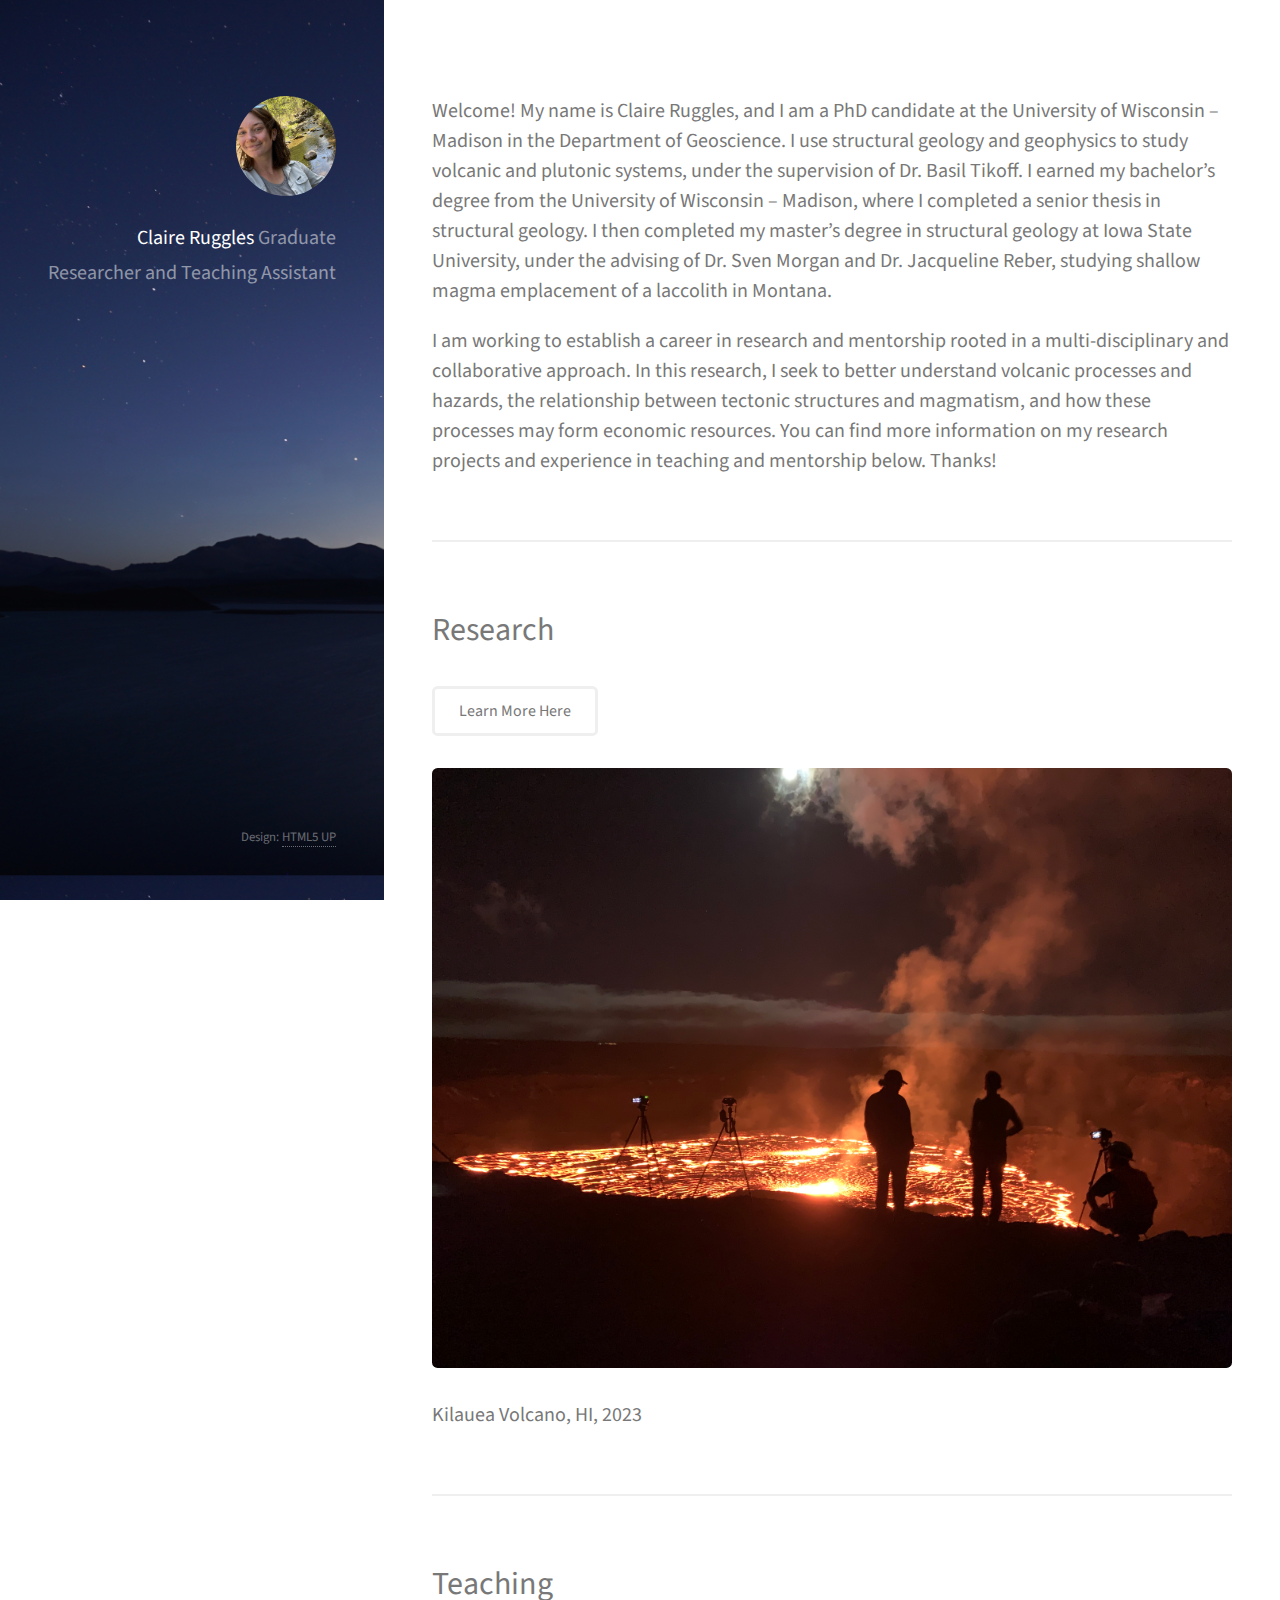
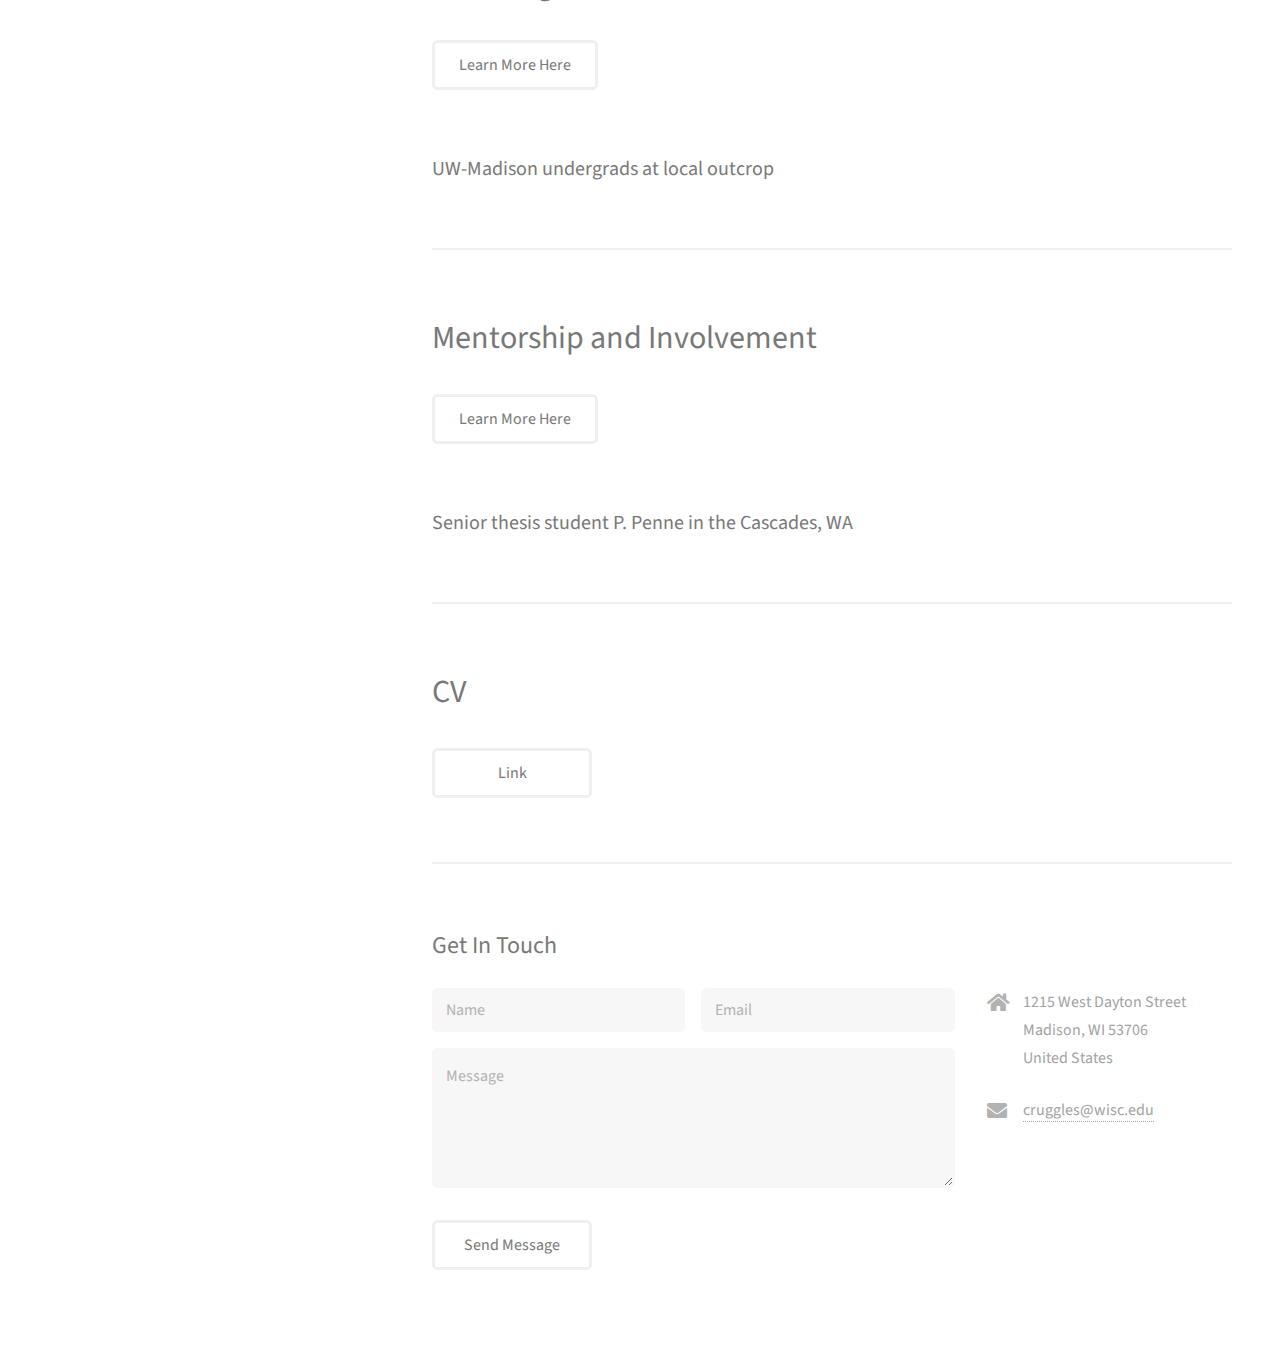
==== commit 871e00cc: "Update index.html" ====
--- a/index.html
+++ b/index.html
@@ -17,7 +17,7 @@
 			<header id="header">
 				<div class="inner">
 					<a href="#" class="image avatar"><img src="images/rugglesphoto.png" alt="" /></a>
-					<h1><strong>Claire Ruggles</strong>, 2:48 edit<br />
+					<h1><strong>Claire Ruggles</strong><br />
 					Graduate Researcher and Teaching Assistant
 					</h1>
 				</div>
@@ -28,8 +28,8 @@
 
 				<!-- One -->
 					<section id="one">
-						<p>Welcome! My name is Claire Ruggles, and I am a PhD candidate at the University of Wisconsin – Madison in the Department of Geoscience. I use structural geology and geophysics to study volcanic and plutonic systems, under the supervision of Dr. Basil Tikoff. I earned my bachelor’s degree from the University of Wisconsin – Madison, where I completed a senior thesis in structural geology. I then completed my master’s degree in structural geology at Iowa State University, under the advising of Dr. Sven Morgan and Dr. Jacqueline Reber, studying shallow magma emplacement of a laccolith in Montana. </p>
-						<p>I am working to establish a career in research and mentorship rooted in a multi-disciplinary and collaborative approach. In this research, I seek to better understand volcanic processes and hazards, the relationship between tectonic structures and magmatism, and how these processes may form economic resources. You can find more information on my research projects and experience in teaching and mentorship below, and please feel free to reach out to me at cruggles[at]wisc[dot]edu. Thanks!</p>
+						<h3>Welcome! My name is Claire Ruggles, and I am a PhD candidate at the University of Wisconsin – Madison in the Department of Geoscience. I use structural geology and geophysics to study volcanic and plutonic systems, under the supervision of Dr. Basil Tikoff. I earned my bachelor’s degree from the University of Wisconsin – Madison, where I completed a senior thesis in structural geology. I then completed my master’s degree in structural geology at Iowa State University, under the advising of Dr. Sven Morgan and Dr. Jacqueline Reber, studying shallow magma emplacement of a laccolith in Montana. </h3>
+						<h3>I am working to establish a career in research and mentorship rooted in a multi-disciplinary and collaborative approach. In this research, I seek to better understand volcanic processes and hazards, the relationship between tectonic structures and magmatism, and how these processes may form economic resources. You can find more information on my research projects and experience in teaching and mentorship below. Thanks!</h3>
 					</section>
 					
 					<section id="one">
@@ -77,7 +77,6 @@
 				<!-- Two -->
 					<section id="two">
 						<h2>Get In Touch</h2>
-						<p>Accumsan pellentesque commodo blandit enim arcu non at amet id arcu magna. Accumsan orci faucibus id eu lorem semper nunc nisi lorem vulputate lorem neque lorem ipsum dolor.</p>
 						<div class="row">
 							<div class="col-8 col-12-small">
 								<form method="post" action="#">
@@ -101,7 +100,7 @@
 									</li>
 									<li>
 										<h3 class="icon solid fa-envelope"><span class="label">Email</span></h3>
-										<a href="#">cruggles[at]wisc[dot]edu</a>
+										<a href="#">cruggles@wisc.edu</a>
 									</li>
 								</ul>
 							</div>
@@ -112,7 +111,7 @@
 			<footer id="footer">
 				<div class="inner">
 					<ul class="copyright">
-						<li>&copy; Untitled</li><li>Design: <a href="http://html5up.net">HTML5 UP</a></li>
+						<li>Design: <a href="http://html5up.net">HTML5 UP</a></li>
 					</ul>
 				</div>
 			</footer>
